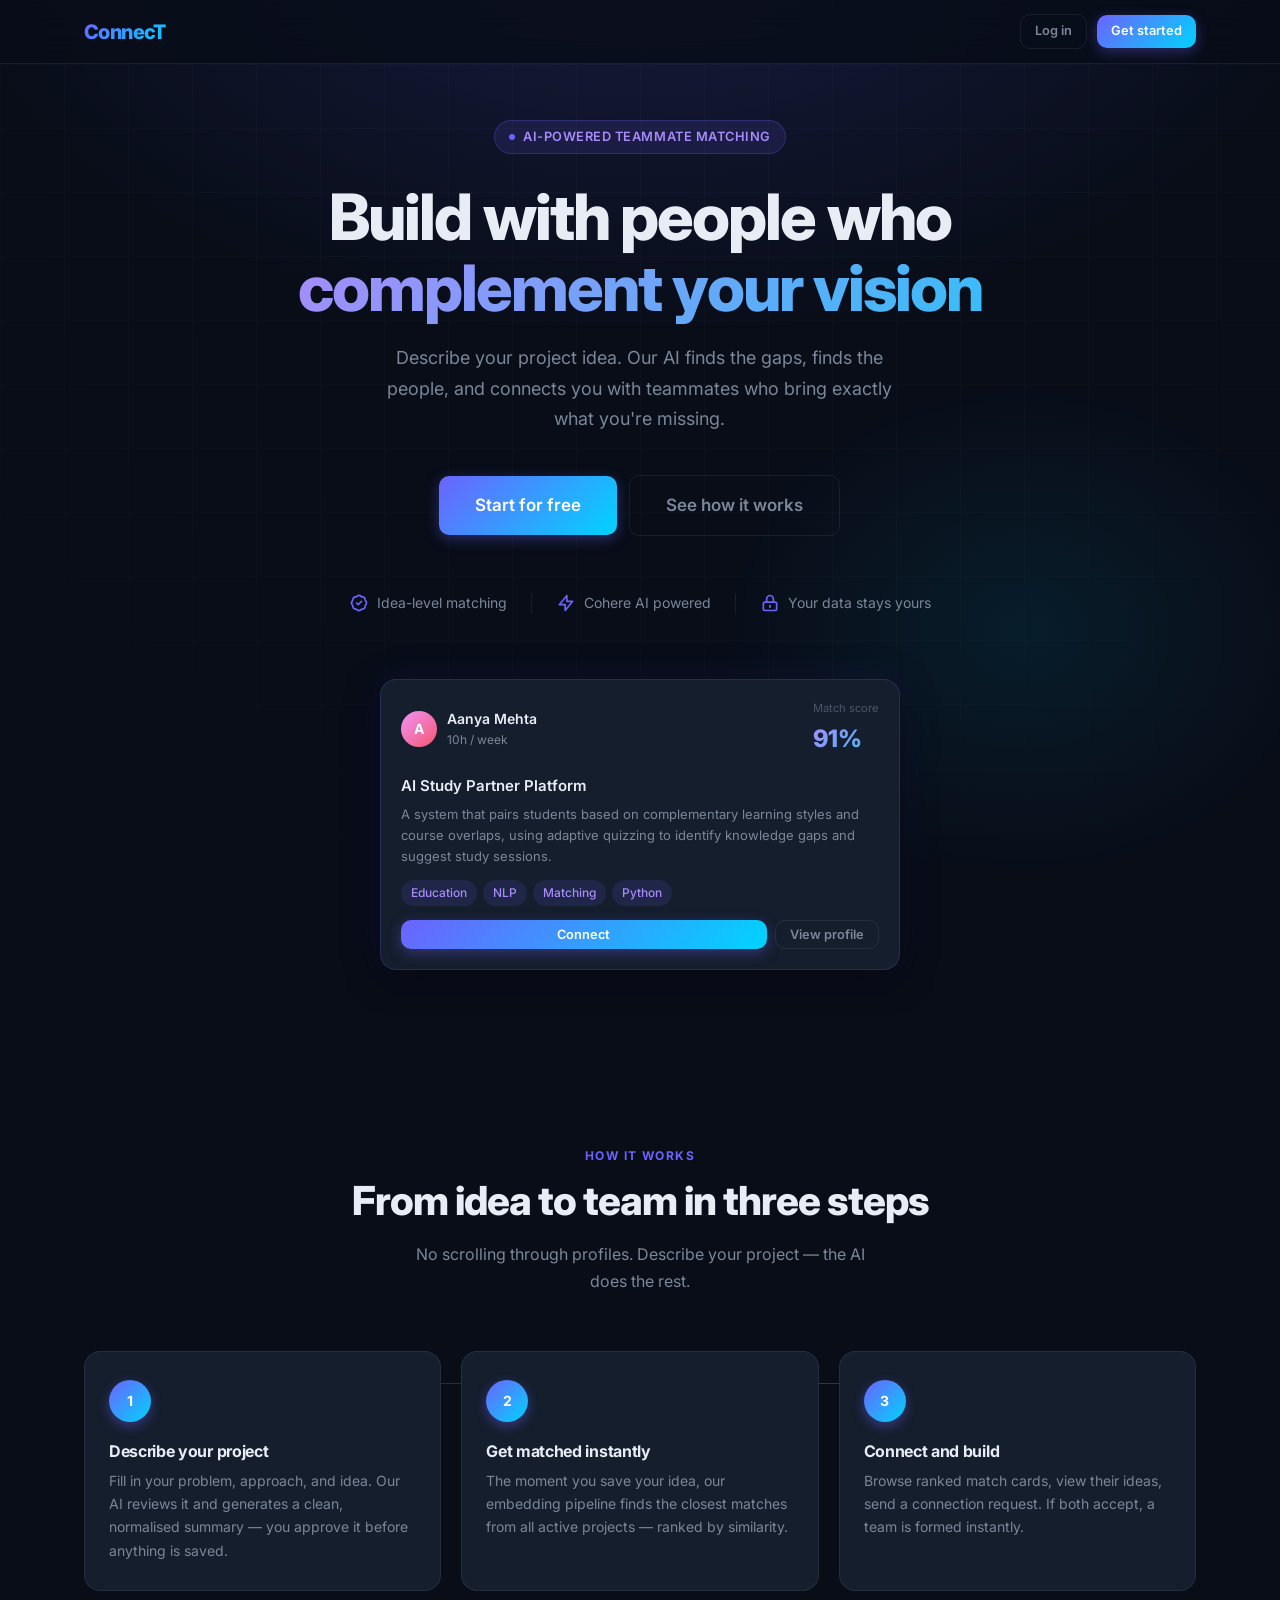
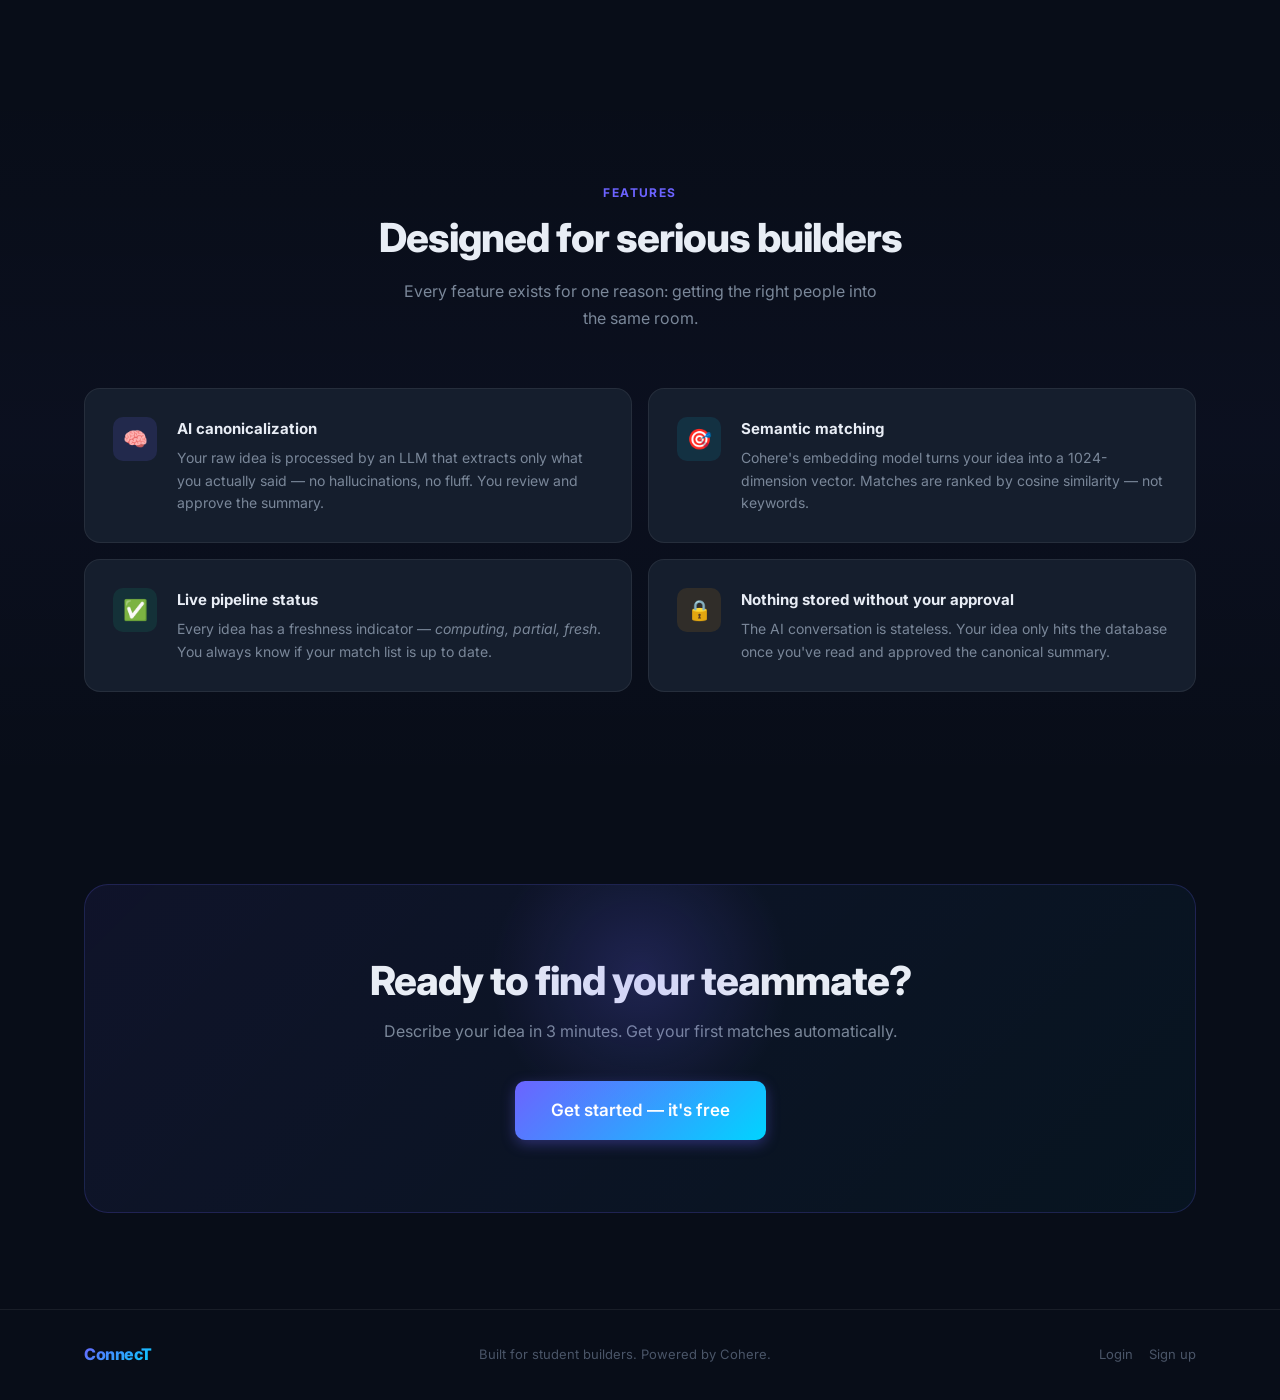
==== frontend/index.html @ 497ac6cd "Initial commit — ConnecT AI teammate matching platform - Backend: FastAPI with Pydantic, async Postg" ====
<!DOCTYPE html>
<html lang="en">
<head>
  <meta charset="UTF-8">
  <meta name="viewport" content="width=device-width, initial-scale=1.0">
  <title>ConnecT — Find Your Perfect Teammate</title>
  <meta name="description" content="AI-powered teammate matching for student builders. Describe your project, get matched with people who complement your skills.">
  <link rel="stylesheet" href="styles/main.css">
  <style>
    /* ── HERO ──────────────────────────────────────────── */
    .hero {
      min-height: 100vh;
      display: flex;
      align-items: center;
      position: relative;
      overflow: hidden;
      padding: 120px 0 80px;
    }

    .hero-bg {
      position: absolute;
      inset: 0;
      background:
        radial-gradient(ellipse 80% 60% at 50% -10%, rgba(108,99,255,0.18) 0%, transparent 70%),
        radial-gradient(ellipse 40% 40% at 80% 60%, rgba(0,212,255,0.08) 0%, transparent 60%);
    }

    .hero-grid {
      position: absolute;
      inset: 0;
      background-image:
        linear-gradient(rgba(255,255,255,0.02) 1px, transparent 1px),
        linear-gradient(90deg, rgba(255,255,255,0.02) 1px, transparent 1px);
      background-size: 64px 64px;
      mask-image: radial-gradient(ellipse 80% 80% at 50% 20%, black 40%, transparent 100%);
    }

    .hero-content {
      position: relative;
      z-index: 1;
      text-align: center;
      max-width: 760px;
      margin: 0 auto;
    }

    .hero-badge {
      display: inline-flex;
      align-items: center;
      gap: 8px;
      padding: 6px 14px;
      background: rgba(108, 99, 255, 0.12);
      border: 1px solid rgba(108, 99, 255, 0.25);
      border-radius: var(--radius-full);
      font-size: 0.8rem;
      font-weight: 600;
      color: #a78bfa;
      margin-bottom: 28px;
      letter-spacing: 0.04em;
      text-transform: uppercase;
    }

    .hero-badge-dot {
      width: 6px; height: 6px;
      background: var(--primary);
      border-radius: 50%;
      animation: pulse 2s ease-in-out infinite;
    }

    .hero-title {
      font-size: clamp(2.5rem, 6vw, 4rem);
      font-weight: 800;
      line-height: 1.1;
      letter-spacing: -0.03em;
      margin-bottom: 20px;
    }

    .hero-title .line-2 {
      background: var(--grad-text);
      -webkit-background-clip: text;
      -webkit-text-fill-color: transparent;
      background-clip: text;
    }

    .hero-subtitle {
      font-size: 1.125rem;
      color: var(--text-secondary);
      line-height: 1.7;
      max-width: 540px;
      margin: 0 auto 40px;
    }

    .hero-actions {
      display: flex;
      align-items: center;
      justify-content: center;
      gap: 12px;
      flex-wrap: wrap;
    }

    .hero-social-proof {
      margin-top: 56px;
      display: flex;
      align-items: center;
      justify-content: center;
      gap: 24px;
      flex-wrap: wrap;
    }

    .proof-item {
      display: flex;
      align-items: center;
      gap: 8px;
      font-size: 0.875rem;
      color: var(--text-secondary);
    }

    .proof-icon {
      width: 20px; height: 20px;
      color: var(--primary);
      flex-shrink: 0;
    }

    .proof-divider {
      width: 1px; height: 20px;
      background: var(--border);
    }

    /* ── HOW IT WORKS ─────────────────────────────────── */
    .steps-section {
      padding: 96px 0;
      position: relative;
    }

    .section-label {
      font-size: 0.75rem;
      font-weight: 700;
      letter-spacing: 0.12em;
      text-transform: uppercase;
      color: var(--primary);
      margin-bottom: 12px;
    }

    .section-title {
      font-size: clamp(1.75rem, 4vw, 2.5rem);
      font-weight: 800;
      letter-spacing: -0.025em;
      margin-bottom: 16px;
    }

    .section-subtitle {
      font-size: 1rem;
      color: var(--text-secondary);
      max-width: 480px;
      margin: 0 auto;
      line-height: 1.7;
    }

    .steps-grid {
      display: grid;
      grid-template-columns: repeat(3, 1fr);
      gap: 20px;
      margin-top: 56px;
      position: relative;
    }

    /* connecting line */
    .steps-grid::before {
      content: '';
      position: absolute;
      top: 32px;
      left: calc(16.66% + 10px);
      right: calc(16.66% + 10px);
      height: 1px;
      background: linear-gradient(90deg, transparent, var(--primary), var(--accent), transparent);
      opacity: 0.4;
    }

    .step-card {
      background: var(--bg-card);
      border: 1px solid var(--border);
      border-radius: var(--radius-lg);
      padding: 28px 24px;
      position: relative;
      transition: border-color var(--t-normal), transform var(--t-normal), box-shadow var(--t-normal);
    }

    .step-card:hover {
      border-color: rgba(108,99,255,0.35);
      transform: translateY(-4px);
      box-shadow: var(--shadow-md), 0 0 30px rgba(108,99,255,0.1);
    }

    .step-number {
      display: flex;
      align-items: center;
      justify-content: center;
      width: 42px; height: 42px;
      border-radius: 50%;
      background: var(--grad-primary);
      font-size: 0.875rem;
      font-weight: 700;
      color: #fff;
      margin-bottom: 20px;
      box-shadow: 0 4px 12px rgba(108,99,255,0.4);
      position: relative;
      z-index: 1;
    }

    .step-title {
      font-size: 1rem;
      font-weight: 700;
      margin-bottom: 8px;
    }

    .step-description {
      font-size: 0.875rem;
      color: var(--text-secondary);
      line-height: 1.65;
    }

    /* ── FEATURES ─────────────────────────────────────── */
    .features-section {
      padding: 96px 0;
      background: linear-gradient(180deg, transparent 0%, rgba(108,99,255,0.03) 50%, transparent 100%);
    }

    .features-grid {
      display: grid;
      grid-template-columns: repeat(2, 1fr);
      gap: 16px;
      margin-top: 56px;
    }

    .feature-card {
      background: var(--bg-card);
      border: 1px solid var(--border);
      border-radius: var(--radius-lg);
      padding: 28px;
      display: flex;
      gap: 20px;
      transition: border-color var(--t-normal), background var(--t-normal);
    }

    .feature-card:hover {
      border-color: rgba(108,99,255,0.25);
      background: var(--bg-card-hover);
    }

    .feature-icon {
      width: 44px; height: 44px;
      border-radius: var(--radius-md);
      display: flex;
      align-items: center;
      justify-content: center;
      font-size: 1.25rem;
      flex-shrink: 0;
    }

    .feature-icon-purple { background: rgba(108,99,255,0.15); }
    .feature-icon-cyan   { background: rgba(0,212,255,0.1); }
    .feature-icon-green  { background: rgba(16,185,129,0.12); }
    .feature-icon-yellow { background: rgba(245,158,11,0.12); }

    .feature-title {
      font-size: 0.9375rem;
      font-weight: 700;
      margin-bottom: 6px;
    }

    .feature-description {
      font-size: 0.875rem;
      color: var(--text-secondary);
      line-height: 1.6;
    }

    /* ── CTA SECTION ──────────────────────────────────── */
    .cta-section {
      padding: 96px 0;
    }

    .cta-card {
      background: var(--grad-card);
      border: 1px solid rgba(108,99,255,0.2);
      border-radius: var(--radius-xl);
      padding: 72px 48px;
      text-align: center;
      position: relative;
      overflow: hidden;
    }

    .cta-card::before {
      content: '';
      position: absolute;
      top: -60px; left: 50%;
      transform: translateX(-50%);
      width: 300px; height: 300px;
      background: radial-gradient(circle, rgba(108,99,255,0.2) 0%, transparent 70%);
      pointer-events: none;
    }

    .cta-title {
      font-size: clamp(1.75rem, 4vw, 2.5rem);
      font-weight: 800;
      letter-spacing: -0.025em;
      margin-bottom: 14px;
    }

    .cta-subtitle {
      font-size: 1rem;
      color: var(--text-secondary);
      margin-bottom: 36px;
    }

    /* ── FOOTER ───────────────────────────────────────── */
    .footer {
      border-top: 1px solid var(--border);
      padding: 32px 0;
    }

    .footer-content {
      display: flex;
      align-items: center;
      justify-content: space-between;
    }

    .footer-text {
      font-size: 0.8125rem;
      color: var(--text-muted);
    }

    /* ── MOCK MATCH CARD (hero visual) ────────────────── */
    .hero-visual {
      position: relative;
      margin-top: 64px;
    }

    .mock-card {
      background: var(--bg-card);
      border: 1px solid rgba(108,99,255,0.2);
      border-radius: var(--radius-lg);
      padding: 20px;
      max-width: 520px;
      margin: 0 auto;
      box-shadow: var(--shadow-lg), 0 0 40px rgba(108,99,255,0.12);
    }

    .mock-header {
      display: flex;
      align-items: center;
      justify-content: space-between;
      margin-bottom: 16px;
    }

    .mock-user {
      display: flex;
      align-items: center;
      gap: 10px;
    }

    .mock-score {
      font-size: 1.5rem;
      font-weight: 800;
      background: var(--grad-text);
      -webkit-background-clip: text;
      -webkit-text-fill-color: transparent;
      background-clip: text;
    }

    .mock-idea-title {
      font-weight: 600;
      font-size: 0.9375rem;
      margin-bottom: 6px;
    }

    .mock-idea-text {
      font-size: 0.8125rem;
      color: var(--text-secondary);
      line-height: 1.6;
      margin-bottom: 14px;
    }

    .mock-tags {
      display: flex;
      gap: 6px;
      flex-wrap: wrap;
    }

    .mock-tag {
      padding: 3px 10px;
      background: rgba(108,99,255,0.12);
      color: #a78bfa;
      border-radius: var(--radius-full);
      font-size: 0.75rem;
      font-weight: 500;
    }

    @media (max-width: 768px) {
      .steps-grid { grid-template-columns: 1fr; }
      .steps-grid::before { display: none; }
      .features-grid { grid-template-columns: 1fr; }
      .cta-card { padding: 48px 24px; }
      .footer-content { flex-direction: column; gap: 12px; text-align: center; }
    }
  </style>
</head>
<body>

<!-- ── NAVBAR ──── -->
<nav class="navbar" id="navbar">
  <div class="container">
    <a href="index.html" class="nav-logo">ConnecT</a>
    <div class="nav-actions">
      <a href="login.html" class="btn btn-ghost btn-sm">Log in</a>
      <a href="signup.html" class="btn btn-primary btn-sm">Get started</a>
    </div>
  </div>
</nav>

<!-- ── HERO ──── -->
<section class="hero">
  <div class="hero-bg"></div>
  <div class="hero-grid"></div>

  <div class="container">
    <div class="hero-content slide-up">

      <div class="hero-badge">
        <span class="hero-badge-dot"></span>
        AI-powered teammate matching
      </div>

      <h1 class="hero-title">
        Build with people who<br>
        <span class="line-2">complement your vision</span>
      </h1>

      <p class="hero-subtitle">
        Describe your project idea. Our AI finds the gaps, finds the people,
        and connects you with teammates who bring exactly what you're missing.
      </p>

      <div class="hero-actions">
        <a href="signup.html" class="btn btn-primary btn-xl">Start for free</a>
        <a href="#how-it-works" class="btn btn-ghost btn-xl">See how it works</a>
      </div>

      <div class="hero-social-proof">
        <div class="proof-item">
          <svg class="proof-icon" fill="none" viewBox="0 0 24 24" stroke="currentColor" stroke-width="2">
            <path stroke-linecap="round" stroke-linejoin="round" d="M9 12l2 2 4-4M7.835 4.697a3.42 3.42 0 001.946-.806 3.42 3.42 0 014.438 0 3.42 3.42 0 001.946.806 3.42 3.42 0 013.138 3.138 3.42 3.42 0 00.806 1.946 3.42 3.42 0 010 4.438 3.42 3.42 0 00-.806 1.946 3.42 3.42 0 01-3.138 3.138 3.42 3.42 0 00-1.946.806 3.42 3.42 0 01-4.438 0 3.42 3.42 0 00-1.946-.806 3.42 3.42 0 01-3.138-3.138 3.42 3.42 0 00-.806-1.946 3.42 3.42 0 010-4.438 3.42 3.42 0 00.806-1.946 3.42 3.42 0 013.138-3.138z" />
          </svg>
          Idea-level matching
        </div>
        <div class="proof-divider"></div>
        <div class="proof-item">
          <svg class="proof-icon" fill="none" viewBox="0 0 24 24" stroke="currentColor" stroke-width="2">
            <path stroke-linecap="round" stroke-linejoin="round" d="M13 10V3L4 14h7v7l9-11h-7z" />
          </svg>
          Cohere AI powered
        </div>
        <div class="proof-divider"></div>
        <div class="proof-item">
          <svg class="proof-icon" fill="none" viewBox="0 0 24 24" stroke="currentColor" stroke-width="2">
            <path stroke-linecap="round" stroke-linejoin="round" d="M12 15v2m-6 4h12a2 2 0 002-2v-6a2 2 0 00-2-2H6a2 2 0 00-2 2v6a2 2 0 002 2zm10-10V7a4 4 0 00-8 0v4h8z" />
          </svg>
          Your data stays yours
        </div>
      </div>
    </div>

    <!-- Mock match card -->
    <div class="hero-visual fade-in">
      <div class="mock-card">
        <div class="mock-header">
          <div class="mock-user">
            <div class="avatar" style="background: linear-gradient(135deg,#f093fb,#f5576c)">A</div>
            <div>
              <div style="font-weight:600;font-size:0.875rem">Aanya Mehta</div>
              <div style="font-size:0.75rem;color:var(--text-secondary)">10h / week</div>
            </div>
          </div>
          <div>
            <div style="font-size:0.7rem;color:var(--text-muted);margin-bottom:2px;text-align:right">Match score</div>
            <div class="mock-score">91%</div>
          </div>
        </div>
        <div class="mock-idea-title">AI Study Partner Platform</div>
        <div class="mock-idea-text">
          A system that pairs students based on complementary learning styles and course overlaps,
          using adaptive quizzing to identify knowledge gaps and suggest study sessions.
        </div>
        <div class="mock-tags">
          <span class="mock-tag">Education</span>
          <span class="mock-tag">NLP</span>
          <span class="mock-tag">Matching</span>
          <span class="mock-tag">Python</span>
        </div>
        <div style="display:flex;gap:8px;margin-top:14px">
          <button class="btn btn-primary btn-sm w-full">Connect</button>
          <button class="btn btn-ghost btn-sm">View profile</button>
        </div>
      </div>
    </div>
  </div>
</section>

<!-- ── HOW IT WORKS ──── -->
<section class="steps-section" id="how-it-works">
  <div class="container">
    <div class="text-center">
      <div class="section-label">How it works</div>
      <h2 class="section-title">From idea to team in three steps</h2>
      <p class="section-subtitle">
        No scrolling through profiles. Describe your project — the AI does the rest.
      </p>
    </div>

    <div class="steps-grid stagger">
      <div class="step-card slide-up">
        <div class="step-number">1</div>
        <h3 class="step-title">Describe your project</h3>
        <p class="step-description">
          Fill in your problem, approach, and idea. Our AI reviews it and generates a clean,
          normalised summary — you approve it before anything is saved.
        </p>
      </div>

      <div class="step-card slide-up">
        <div class="step-number">2</div>
        <h3 class="step-title">Get matched instantly</h3>
        <p class="step-description">
          The moment you save your idea, our embedding pipeline finds the closest matches
          from all active projects — ranked by similarity.
        </p>
      </div>

      <div class="step-card slide-up">
        <div class="step-number">3</div>
        <h3 class="step-title">Connect and build</h3>
        <p class="step-description">
          Browse ranked match cards, view their ideas, send a connection request.
          If both accept, a team is formed instantly.
        </p>
      </div>
    </div>
  </div>
</section>

<!-- ── FEATURES ──── -->
<section class="features-section" id="features">
  <div class="container">
    <div class="text-center">
      <div class="section-label">Features</div>
      <h2 class="section-title">Designed for serious builders</h2>
      <p class="section-subtitle">
        Every feature exists for one reason: getting the right people into the same room.
      </p>
    </div>

    <div class="features-grid stagger">
      <div class="feature-card slide-up">
        <div class="feature-icon feature-icon-purple">🧠</div>
        <div>
          <div class="feature-title">AI canonicalization</div>
          <div class="feature-description">
            Your raw idea is processed by an LLM that extracts only what you actually said —
            no hallucinations, no fluff. You review and approve the summary.
          </div>
        </div>
      </div>

      <div class="feature-card slide-up">
        <div class="feature-icon feature-icon-cyan">🎯</div>
        <div>
          <div class="feature-title">Semantic matching</div>
          <div class="feature-description">
            Cohere's embedding model turns your idea into a 1024-dimension vector.
            Matches are ranked by cosine similarity — not keywords.
          </div>
        </div>
      </div>

      <div class="feature-card slide-up">
        <div class="feature-icon feature-icon-green">✅</div>
        <div>
          <div class="feature-title">Live pipeline status</div>
          <div class="feature-description">
            Every idea has a freshness indicator — <em>computing, partial, fresh</em>.
            You always know if your match list is up to date.
          </div>
        </div>
      </div>

      <div class="feature-card slide-up">
        <div class="feature-icon feature-icon-yellow">🔒</div>
        <div>
          <div class="feature-title">Nothing stored without your approval</div>
          <div class="feature-description">
            The AI conversation is stateless. Your idea only hits the database
            once you've read and approved the canonical summary.
          </div>
        </div>
      </div>
    </div>
  </div>
</section>

<!-- ── CTA ──── -->
<section class="cta-section">
  <div class="container">
    <div class="cta-card">
      <h2 class="cta-title">Ready to find your teammate?</h2>
      <p class="cta-subtitle">Describe your idea in 3 minutes. Get your first matches automatically.</p>
      <a href="signup.html" class="btn btn-primary btn-xl">Get started — it's free</a>
    </div>
  </div>
</section>

<!-- ── FOOTER ──── -->
<footer class="footer">
  <div class="container">
    <div class="footer-content">
      <span class="nav-logo" style="font-size:1rem">ConnecT</span>
      <span class="footer-text">Built for student builders. Powered by Cohere.</span>
      <div style="display:flex;gap:16px">
        <a href="login.html" style="font-size:0.8125rem;color:var(--text-muted)">Login</a>
        <a href="signup.html" style="font-size:0.8125rem;color:var(--text-muted)">Sign up</a>
      </div>
    </div>
  </div>
</footer>

<script>
  // Subtle nav background on scroll
  const navbar = document.getElementById('navbar');
  window.addEventListener('scroll', () => {
    if (window.scrollY > 20) {
      navbar.style.background = 'rgba(8,13,24,0.95)';
    } else {
      navbar.style.background = 'rgba(8,13,24,0.8)';
    }
  });
</script>

</body>
</html>
---- frontend/styles/main.css ----
/* ============================================================
   CONNECT — DESIGN SYSTEM
   Import this in every page.
   ============================================================ */

@import url('https://fonts.googleapis.com/css2?family=Inter:wght@300;400;500;600;700;800&display=swap');

/* ── TOKENS ─────────────────────────────────────────────── */
:root {
  /* Backgrounds */
  --bg-base:       #080d18;
  --bg-surface:    #0f1623;
  --bg-card:       #151e2d;
  --bg-card-hover: #1c2840;
  --bg-input:      #0f1623;

  /* Borders */
  --border:        rgba(255, 255, 255, 0.07);
  --border-focus:  rgba(108, 99, 255, 0.6);

  /* Brand */
  --primary:       #6c63ff;
  --primary-dark:  #5549e8;
  --primary-glow:  rgba(108, 99, 255, 0.25);
  --accent:        #00d4ff;
  --accent-glow:   rgba(0, 212, 255, 0.2);

  /* Gradient */
  --grad-primary: linear-gradient(135deg, #6c63ff 0%, #00d4ff 100%);
  --grad-text:    linear-gradient(135deg, #a78bfa 0%, #38bdf8 100%);
  --grad-card:    linear-gradient(135deg, rgba(108,99,255,0.08) 0%, rgba(0,212,255,0.04) 100%);

  /* Text */
  --text-primary:   #e8edf5;
  --text-secondary: #7a8799;
  --text-muted:     #4a5568;

  /* Status */
  --green:         #10b981;
  --green-bg:      rgba(16, 185, 129, 0.12);
  --yellow:        #f59e0b;
  --yellow-bg:     rgba(245, 158, 11, 0.12);
  --red:           #ef4444;
  --red-bg:        rgba(239, 68, 68, 0.12);
  --blue:          #3b82f6;
  --blue-bg:       rgba(59, 130, 246, 0.12);

  /* Spacing */
  --radius-sm:  6px;
  --radius-md:  10px;
  --radius-lg:  16px;
  --radius-xl:  24px;
  --radius-full: 9999px;

  /* Shadows */
  --shadow-sm:  0 1px 3px rgba(0,0,0,0.4);
  --shadow-md:  0 4px 16px rgba(0,0,0,0.5);
  --shadow-lg:  0 8px 32px rgba(0,0,0,0.6);
  --shadow-glow: 0 0 24px rgba(108, 99, 255, 0.3);

  /* Transitions */
  --t-fast:   0.15s ease;
  --t-normal: 0.25s ease;
  --t-slow:   0.4s ease;
}

/* ── RESET ───────────────────────────────────────────────── */
*, *::before, *::after { box-sizing: border-box; margin: 0; padding: 0; }

html { scroll-behavior: smooth; font-size: 16px; }

body {
  font-family: 'Inter', system-ui, sans-serif;
  background-color: var(--bg-base);
  color: var(--text-primary);
  line-height: 1.6;
  -webkit-font-smoothing: antialiased;
  min-height: 100vh;
}

a { color: inherit; text-decoration: none; }
img { max-width: 100%; display: block; }
ul { list-style: none; }

/* ── SCROLLBAR ──────────────────────────────────────────── */
::-webkit-scrollbar { width: 6px; }
::-webkit-scrollbar-track { background: var(--bg-surface); }
::-webkit-scrollbar-thumb { background: var(--border); border-radius: 3px; }
::-webkit-scrollbar-thumb:hover { background: var(--text-muted); }

/* ── TYPOGRAPHY ──────────────────────────────────────────── */
h1, h2, h3, h4, h5 { font-weight: 700; line-height: 1.2; letter-spacing: -0.02em; }

.text-gradient {
  background: var(--grad-text);
  -webkit-background-clip: text;
  -webkit-text-fill-color: transparent;
  background-clip: text;
}

.text-xs  { font-size: 0.75rem; }
.text-sm  { font-size: 0.875rem; }
.text-md  { font-size: 1rem; }
.text-lg  { font-size: 1.125rem; }
.text-xl  { font-size: 1.25rem; }
.text-2xl { font-size: 1.5rem; }
.text-3xl { font-size: 1.875rem; }
.text-4xl { font-size: 2.25rem; }
.text-5xl { font-size: 3rem; }

.weight-400 { font-weight: 400; }
.weight-500 { font-weight: 500; }
.weight-600 { font-weight: 600; }
.weight-700 { font-weight: 700; }

.color-secondary { color: var(--text-secondary); }
.color-muted     { color: var(--text-muted); }
.color-primary   { color: var(--primary); }
.color-accent    { color: var(--accent); }

/* ── LAYOUT ─────────────────────────────────────────────── */
.container {
  max-width: 1160px;
  margin: 0 auto;
  padding: 0 24px;
}

.container-sm {
  max-width: 640px;
  margin: 0 auto;
  padding: 0 24px;
}

.section { padding: 96px 0; }
.section-sm { padding: 64px 0; }

.flex { display: flex; }
.flex-col { flex-direction: column; }
.items-center { align-items: center; }
.items-start { align-items: flex-start; }
.justify-center { justify-content: center; }
.justify-between { justify-content: space-between; }
.gap-4  { gap: 4px; }
.gap-8  { gap: 8px; }
.gap-12 { gap: 12px; }
.gap-16 { gap: 16px; }
.gap-24 { gap: 24px; }
.gap-32 { gap: 32px; }
.gap-48 { gap: 48px; }

.grid { display: grid; }
.grid-2 { grid-template-columns: repeat(2, 1fr); }
.grid-3 { grid-template-columns: repeat(3, 1fr); }
.grid-4 { grid-template-columns: repeat(4, 1fr); }

.w-full { width: 100%; }
.text-center { text-align: center; }

/* ── NAVBAR ─────────────────────────────────────────────── */
.navbar {
  position: fixed;
  top: 0; left: 0; right: 0;
  z-index: 100;
  height: 64px;
  display: flex;
  align-items: center;
  background: rgba(8, 13, 24, 0.8);
  backdrop-filter: blur(20px);
  -webkit-backdrop-filter: blur(20px);
  border-bottom: 1px solid var(--border);
  transition: background var(--t-normal);
}

.navbar .container {
  display: flex;
  align-items: center;
  justify-content: space-between;
  width: 100%;
}

.nav-logo {
  font-size: 1.25rem;
  font-weight: 800;
  letter-spacing: -0.03em;
  background: var(--grad-primary);
  -webkit-background-clip: text;
  -webkit-text-fill-color: transparent;
  background-clip: text;
}

.nav-links {
  display: flex;
  align-items: center;
  gap: 8px;
}

.nav-link {
  padding: 6px 14px;
  border-radius: var(--radius-md);
  font-size: 0.875rem;
  font-weight: 500;
  color: var(--text-secondary);
  transition: color var(--t-fast), background var(--t-fast);
}

.nav-link:hover {
  color: var(--text-primary);
  background: rgba(255,255,255,0.05);
}

.nav-link.active {
  color: var(--text-primary);
  background: rgba(108, 99, 255, 0.12);
}

.nav-actions {
  display: flex;
  align-items: center;
  gap: 10px;
}

/* ── BUTTONS ─────────────────────────────────────────────── */
.btn {
  display: inline-flex;
  align-items: center;
  justify-content: center;
  gap: 8px;
  padding: 10px 20px;
  border-radius: var(--radius-md);
  font-family: 'Inter', sans-serif;
  font-size: 0.875rem;
  font-weight: 600;
  cursor: pointer;
  border: none;
  outline: none;
  transition: all var(--t-fast);
  white-space: nowrap;
  text-decoration: none;
}

.btn:disabled {
  opacity: 0.5;
  cursor: not-allowed;
}

/* Primary */
.btn-primary {
  background: var(--grad-primary);
  color: #fff;
  box-shadow: 0 4px 14px rgba(108, 99, 255, 0.35);
}
.btn-primary:hover:not(:disabled) {
  transform: translateY(-1px);
  box-shadow: 0 6px 20px rgba(108, 99, 255, 0.5);
}
.btn-primary:active { transform: translateY(0); }

/* Secondary / ghost */
.btn-ghost {
  background: transparent;
  color: var(--text-secondary);
  border: 1px solid var(--border);
}
.btn-ghost:hover:not(:disabled) {
  background: rgba(255,255,255,0.05);
  color: var(--text-primary);
  border-color: rgba(255,255,255,0.15);
}

/* Outline */
.btn-outline {
  background: transparent;
  color: var(--primary);
  border: 1px solid rgba(108, 99, 255, 0.35);
}
.btn-outline:hover:not(:disabled) {
  background: var(--primary-glow);
  border-color: var(--primary);
}

/* Danger */
.btn-danger {
  background: var(--red-bg);
  color: var(--red);
  border: 1px solid rgba(239, 68, 68, 0.2);
}
.btn-danger:hover:not(:disabled) {
  background: rgba(239, 68, 68, 0.2);
}

/* Sizes */
.btn-sm { padding: 6px 14px; font-size: 0.8rem; }
.btn-lg { padding: 14px 28px; font-size: 1rem; }
.btn-xl { padding: 16px 36px; font-size: 1.0625rem; }

/* Loading state */
.btn.loading { position: relative; color: transparent; }
.btn.loading::after {
  content: '';
  position: absolute;
  width: 16px; height: 16px;
  border: 2px solid rgba(255,255,255,0.3);
  border-top-color: #fff;
  border-radius: 50%;
  animation: spin 0.6s linear infinite;
}

/* ── INPUTS ─────────────────────────────────────────────── */
.form-group {
  display: flex;
  flex-direction: column;
  gap: 6px;
}

.form-label {
  font-size: 0.8125rem;
  font-weight: 500;
  color: var(--text-secondary);
  letter-spacing: 0.02em;
}

.form-input,
.form-textarea,
.form-select {
  width: 100%;
  padding: 11px 14px;
  background: var(--bg-input);
  border: 1px solid var(--border);
  border-radius: var(--radius-md);
  color: var(--text-primary);
  font-family: 'Inter', sans-serif;
  font-size: 0.9375rem;
  outline: none;
  transition: border-color var(--t-fast), box-shadow var(--t-fast);
  appearance: none;
}

.form-input:focus,
.form-textarea:focus,
.form-select:focus {
  border-color: var(--primary);
  box-shadow: 0 0 0 3px var(--primary-glow);
}

.form-input::placeholder,
.form-textarea::placeholder { color: var(--text-muted); }

.form-textarea {
  resize: vertical;
  min-height: 100px;
  line-height: 1.6;
}

.form-hint {
  font-size: 0.75rem;
  color: var(--text-muted);
}

.form-error {
  font-size: 0.75rem;
  color: var(--red);
}

/* Tag input */
.tag-input-container {
  display: flex;
  flex-wrap: wrap;
  gap: 6px;
  padding: 8px 10px;
  background: var(--bg-input);
  border: 1px solid var(--border);
  border-radius: var(--radius-md);
  cursor: text;
  min-height: 46px;
  align-items: center;
  transition: border-color var(--t-fast), box-shadow var(--t-fast);
}

.tag-input-container:focus-within {
  border-color: var(--primary);
  box-shadow: 0 0 0 3px var(--primary-glow);
}

.tag-chip {
  display: inline-flex;
  align-items: center;
  gap: 5px;
  padding: 3px 10px;
  background: rgba(108, 99, 255, 0.16);
  color: #a78bfa;
  border-radius: var(--radius-full);
  font-size: 0.8rem;
  font-weight: 500;
}

.tag-chip-remove {
  cursor: pointer;
  opacity: 0.6;
  font-size: 0.7rem;
  line-height: 1;
  transition: opacity var(--t-fast);
}
.tag-chip-remove:hover { opacity: 1; }

.tag-input {
  flex: 1;
  min-width: 120px;
  background: transparent;
  border: none;
  outline: none;
  color: var(--text-primary);
  font-family: 'Inter', sans-serif;
  font-size: 0.9375rem;
}

/* ── CARDS ───────────────────────────────────────────────── */
.card {
  background: var(--bg-card);
  border: 1px solid var(--border);
  border-radius: var(--radius-lg);
  padding: 24px;
  transition: border-color var(--t-normal), background var(--t-normal);
}

.card-hover:hover {
  background: var(--bg-card-hover);
  border-color: rgba(108, 99, 255, 0.25);
}

.card-glow {
  background: var(--grad-card);
  border-color: rgba(108, 99, 255, 0.2);
}

/* ── BADGES / FRESHNESS ──────────────────────────────────── */
.badge {
  display: inline-flex;
  align-items: center;
  gap: 5px;
  padding: 3px 10px;
  border-radius: var(--radius-full);
  font-size: 0.75rem;
  font-weight: 600;
  letter-spacing: 0.02em;
}

.badge-fresh     { background: var(--green-bg);  color: var(--green); }
.badge-computing { background: var(--blue-bg);   color: var(--blue); }
.badge-partial   { background: var(--yellow-bg); color: var(--yellow); }
.badge-needs-input { background: var(--red-bg);  color: var(--red); }

.badge-dot {
  width: 6px; height: 6px;
  border-radius: 50%;
  background: currentColor;
}

.badge-computing .badge-dot {
  animation: pulse 1.5s ease-in-out infinite;
}

/* ── DIVIDER ─────────────────────────────────────────────── */
.divider {
  display: flex;
  align-items: center;
  gap: 12px;
  color: var(--text-muted);
  font-size: 0.8rem;
}
.divider::before,
.divider::after {
  content: '';
  flex: 1;
  height: 1px;
  background: var(--border);
}

/* ── ALERTS ──────────────────────────────────────────────── */
.alert {
  padding: 12px 16px;
  border-radius: var(--radius-md);
  font-size: 0.875rem;
  border: 1px solid;
  display: flex;
  gap: 10px;
  align-items: flex-start;
}

.alert-error   { background: var(--red-bg);    border-color: rgba(239,68,68,0.25);    color: #fca5a5; }
.alert-success { background: var(--green-bg);  border-color: rgba(16,185,129,0.25);   color: #6ee7b7; }
.alert-info    { background: var(--blue-bg);   border-color: rgba(59,130,246,0.25);   color: #93c5fd; }
.alert-warn    { background: var(--yellow-bg); border-color: rgba(245,158,11,0.25);   color: #fcd34d; }

/* ── AVATAR ──────────────────────────────────────────────── */
.avatar {
  width: 36px; height: 36px;
  border-radius: 50%;
  background: var(--grad-primary);
  display: inline-flex;
  align-items: center;
  justify-content: center;
  font-weight: 700;
  font-size: 0.875rem;
  color: #fff;
  flex-shrink: 0;
}

.avatar-lg { width: 56px; height: 56px; font-size: 1.25rem; }

/* ── SPINNER ─────────────────────────────────────────────── */
.spinner {
  width: 20px; height: 20px;
  border: 2px solid rgba(108, 99, 255, 0.2);
  border-top-color: var(--primary);
  border-radius: 50%;
  animation: spin 0.6s linear infinite;
  display: inline-block;
}

/* ── ANIMATIONS ──────────────────────────────────────────── */
@keyframes spin {
  to { transform: rotate(360deg); }
}
@keyframes pulse {
  0%, 100% { opacity: 1; }
  50%       { opacity: 0.35; }
}
@keyframes fadeIn {
  from { opacity: 0; transform: translateY(12px); }
  to   { opacity: 1; transform: translateY(0); }
}
@keyframes slideUp {
  from { opacity: 0; transform: translateY(24px); }
  to   { opacity: 1; transform: translateY(0); }
}
@keyframes shimmer {
  0%   { background-position: -200% 0; }
  100% { background-position:  200% 0; }
}

.fade-in   { animation: fadeIn  0.4s ease both; }
.slide-up  { animation: slideUp 0.5s ease both; }

/* Stagger children */
.stagger > *:nth-child(1) { animation-delay: 0.05s; }
.stagger > *:nth-child(2) { animation-delay: 0.10s; }
.stagger > *:nth-child(3) { animation-delay: 0.15s; }
.stagger > *:nth-child(4) { animation-delay: 0.20s; }
.stagger > *:nth-child(5) { animation-delay: 0.25s; }

/* Skeleton loading */
.skeleton {
  background: linear-gradient(90deg,
    var(--bg-card) 25%,
    var(--bg-card-hover) 50%,
    var(--bg-card) 75%);
  background-size: 200% 100%;
  animation: shimmer 1.5s infinite;
  border-radius: var(--radius-sm);
}

/* ── GLOW ORB (decorative) ───────────────────────────────── */
.glow-orb {
  position: absolute;
  border-radius: 50%;
  filter: blur(80px);
  pointer-events: none;
  opacity: 0.35;
}

/* ── PAGE WRAPPER ───────────────────────────────────────── */
.page-content {
  padding-top: 64px; /* navbar height */
  min-height: 100vh;
}

/* ── AUTH LAYOUT ─────────────────────────────────────────── */
.auth-page {
  min-height: 100vh;
  display: grid;
  place-items: center;
  padding: 32px 16px;
  position: relative;
  overflow: hidden;
}

.auth-card {
  width: 100%;
  max-width: 440px;
  background: var(--bg-card);
  border: 1px solid var(--border);
  border-radius: var(--radius-xl);
  padding: 40px;
  position: relative;
  z-index: 1;
  box-shadow: var(--shadow-lg), 0 0 60px rgba(108,99,255,0.08);
}

/* ── APP SHELL (sidebar + topbar + main) ─────────────────── */
.app-shell {
  display: flex;
  min-height: 100vh;
}

/* Sidebar */
.sidebar {
  width: 240px;
  background: var(--bg-surface);
  border-right: 1px solid var(--border);
  display: flex;
  flex-direction: column;
  position: fixed;
  top: 0;
  left: 0;
  bottom: 0;
  z-index: 50;
  transition: transform var(--t-normal);
}

.sidebar-header {
  height: 64px;
  display: flex;
  align-items: center;
  padding: 0 20px;
  border-bottom: 1px solid var(--border);
  flex-shrink: 0;
}

.sidebar-nav {
  flex: 1;
  padding: 12px 10px;
  display: flex;
  flex-direction: column;
  gap: 2px;
  overflow-y: auto;
}

.sidebar-link {
  display: flex;
  align-items: center;
  gap: 12px;
  padding: 10px 12px;
  border-radius: var(--radius-md);
  font-size: 0.875rem;
  font-weight: 500;
  color: var(--text-secondary);
  transition: color var(--t-fast), background var(--t-fast);
  cursor: pointer;
}

.sidebar-link:hover {
  color: var(--text-primary);
  background: rgba(255, 255, 255, 0.04);
}

.sidebar-link.active {
  color: var(--primary);
  background: rgba(108, 99, 255, 0.1);
}

.sidebar-link.active::before {
  content: '';
  position: absolute;
  left: 0;
  width: 3px;
  height: 24px;
  background: var(--primary);
  border-radius: 0 3px 3px 0;
}

.sidebar-link {
  position: relative;
}

.sidebar-icon {
  width: 20px;
  height: 20px;
  flex-shrink: 0;
  opacity: 0.7;
}

.sidebar-link.active .sidebar-icon {
  opacity: 1;
}

.sidebar-footer {
  padding: 12px 10px;
  border-top: 1px solid var(--border);
}

/* Topbar (inside main area) */
.topbar {
  height: 64px;
  display: flex;
  align-items: center;
  justify-content: space-between;
  padding: 0 32px;
  background: var(--bg-base);
  border-bottom: 1px solid var(--border);
  position: sticky;
  top: 0;
  z-index: 40;
  backdrop-filter: blur(12px);
}

.topbar-left {
  display: flex;
  align-items: center;
  gap: 16px;
}

.topbar-right {
  display: flex;
  align-items: center;
  gap: 12px;
}

.topbar-title {
  font-size: 0.9375rem;
  font-weight: 600;
  color: var(--text-primary);
}

.mobile-menu-btn {
  display: none;
  padding: 8px;
  background: none;
  border: none;
  color: var(--text-secondary);
  cursor: pointer;
  border-radius: var(--radius-sm);
}

.mobile-menu-btn:hover {
  background: rgba(255,255,255,0.05);
  color: var(--text-primary);
}

/* Main content area */
.app-main {
  flex: 1;
  margin-left: 240px;
  display: flex;
  flex-direction: column;
  min-height: 100vh;
}

.main-content {
  flex: 1;
  padding: 28px 32px;
}

/* ── STAT CARDS ──────────────────────────────────────────── */
.stat-card {
  background: var(--bg-card);
  border: 1px solid var(--border);
  border-radius: var(--radius-lg);
  padding: 20px;
  display: flex;
  align-items: flex-start;
  gap: 14px;
  transition: border-color var(--t-normal), background var(--t-normal);
}

.stat-card:hover {
  border-color: rgba(108, 99, 255, 0.2);
  background: var(--bg-card-hover);
}

.stat-icon {
  width: 42px;
  height: 42px;
  border-radius: var(--radius-md);
  display: flex;
  align-items: center;
  justify-content: center;
  flex-shrink: 0;
}

.stat-value {
  font-size: 1.5rem;
  font-weight: 800;
  line-height: 1;
  margin-bottom: 4px;
}

.stat-label {
  font-size: 0.8125rem;
  color: var(--text-secondary);
}

/* ── MATCH CARD ──────────────────────────────────────────── */
.match-card {
  background: var(--bg-card);
  border: 1px solid var(--border);
  border-radius: var(--radius-lg);
  padding: 22px;
  transition: border-color var(--t-normal), background var(--t-normal), transform var(--t-normal);
}

.match-card:hover {
  border-color: rgba(108, 99, 255, 0.3);
  background: var(--bg-card-hover);
  transform: translateY(-2px);
}

.match-header {
  display: flex;
  align-items: center;
  justify-content: space-between;
  margin-bottom: 14px;
}

.match-user {
  display: flex;
  align-items: center;
  gap: 10px;
}

.match-name {
  font-weight: 600;
  font-size: 0.9375rem;
}

.match-meta {
  font-size: 0.75rem;
  color: var(--text-secondary);
}

.match-score {
  font-size: 1.25rem;
  font-weight: 800;
  background: var(--grad-text);
  -webkit-background-clip: text;
  -webkit-text-fill-color: transparent;
  background-clip: text;
}

.match-problem {
  font-size: 0.875rem;
  color: var(--text-secondary);
  line-height: 1.6;
  margin-bottom: 14px;
  display: -webkit-box;
  -webkit-line-clamp: 2;
  -webkit-box-orient: vertical;
  overflow: hidden;
}

.match-footer {
  display: flex;
  align-items: center;
  justify-content: space-between;
  gap: 8px;
}

.match-tags {
  display: flex;
  gap: 5px;
  flex-wrap: wrap;
  flex: 1;
}

/* ── IDEA CARD ──────────────────────────────────────────── */
.idea-card {
  background: var(--bg-card);
  border: 1px solid var(--border);
  border-radius: var(--radius-lg);
  padding: 22px;
  transition: border-color var(--t-normal), background var(--t-normal);
  cursor: pointer;
}

.idea-card:hover {
  border-color: rgba(108, 99, 255, 0.3);
  background: var(--bg-card-hover);
}

.idea-card-header {
  display: flex;
  align-items: flex-start;
  justify-content: space-between;
  gap: 12px;
  margin-bottom: 10px;
}

.idea-card-problem {
  font-size: 1rem;
  font-weight: 600;
  line-height: 1.4;
}

.idea-card-approach {
  font-size: 0.8375rem;
  color: var(--text-secondary);
  line-height: 1.6;
  margin-bottom: 14px;
  display: -webkit-box;
  -webkit-line-clamp: 2;
  -webkit-box-orient: vertical;
  overflow: hidden;
}

.idea-card-footer {
  display: flex;
  align-items: center;
  justify-content: space-between;
}

/* ── TEAM CARD ──────────────────────────────────────────── */
.team-card {
  background: var(--bg-card);
  border: 1px solid var(--border);
  border-radius: var(--radius-lg);
  padding: 22px;
  transition: border-color var(--t-normal), background var(--t-normal);
}

.team-card:hover {
  border-color: rgba(108, 99, 255, 0.2);
  background: var(--bg-card-hover);
}

.team-members {
  display: flex;
  gap: -8px;
}

.team-members .avatar {
  border: 2px solid var(--bg-card);
  margin-left: -8px;
}

.team-members .avatar:first-child {
  margin-left: 0;
}

/* ── EMPTY STATE ──────────────────────────────────────────── */
.empty-state {
  display: flex;
  flex-direction: column;
  align-items: center;
  justify-content: center;
  padding: 64px 24px;
  text-align: center;
}

.empty-icon {
  width: 64px;
  height: 64px;
  border-radius: 50%;
  background: var(--bg-card);
  border: 1px solid var(--border);
  display: flex;
  align-items: center;
  justify-content: center;
  margin-bottom: 16px;
  font-size: 1.5rem;
  color: var(--text-muted);
}

.empty-title {
  font-size: 1rem;
  font-weight: 600;
  margin-bottom: 6px;
}

.empty-text {
  font-size: 0.875rem;
  color: var(--text-secondary);
  margin-bottom: 20px;
  max-width: 320px;
}

/* ── CANONICALIZATION STATES ──────────────────────────────── */
.canon-panel {
  background: var(--bg-card);
  border: 1px solid var(--border);
  border-radius: var(--radius-lg);
  padding: 24px;
  margin-top: 20px;
}

.canon-approved {
  border-color: rgba(16, 185, 129, 0.3);
  background: linear-gradient(135deg, rgba(16,185,129,0.06) 0%, var(--bg-card) 100%);
}

.canon-revision {
  border-color: rgba(245, 158, 11, 0.3);
  background: linear-gradient(135deg, rgba(245,158,11,0.06) 0%, var(--bg-card) 100%);
}

.canon-text {
  font-size: 0.9375rem;
  line-height: 1.75;
  color: var(--text-primary);
  padding: 16px;
  background: rgba(255,255,255,0.02);
  border-radius: var(--radius-md);
  border-left: 3px solid var(--green);
}

.feedback-list {
  list-style: none;
  display: flex;
  flex-direction: column;
  gap: 8px;
}

.feedback-item {
  display: flex;
  gap: 8px;
  font-size: 0.875rem;
  color: #fcd34d;
  padding: 10px 14px;
  background: rgba(245, 158, 11, 0.08);
  border-radius: var(--radius-md);
  line-height: 1.5;
}

.feedback-bullet {
  color: var(--yellow);
  flex-shrink: 0;
  margin-top: 2px;
}

/* ── MOBILE OVERLAY ──────────────────────────────────────── */
.sidebar-overlay {
  display: none;
  position: fixed;
  inset: 0;
  background: rgba(0,0,0,0.5);
  z-index: 45;
}

/* ── RESPONSIVE ──────────────────────────────────────────── */
@media (max-width: 768px) {
  .grid-2, .grid-3, .grid-4 { grid-template-columns: 1fr; }
  .section { padding: 64px 0; }
  .hide-mobile { display: none; }
  .auth-card { padding: 28px 20px; }

  /* Sidebar becomes drawer */
  .sidebar {
    transform: translateX(-100%);
  }
  .sidebar.open {
    transform: translateX(0);
  }
  .sidebar-overlay.open {
    display: block;
  }
  .app-main {
    margin-left: 0;
  }
  .mobile-menu-btn {
    display: flex;
  }
  .main-content {
    padding: 20px 16px;
  }
  .topbar {
    padding: 0 16px;
  }
}

@media (max-width: 480px) {
  .container { padding: 0 16px; }
  .text-5xl { font-size: 2.25rem; }
  .text-4xl { font-size: 1.875rem; }
}
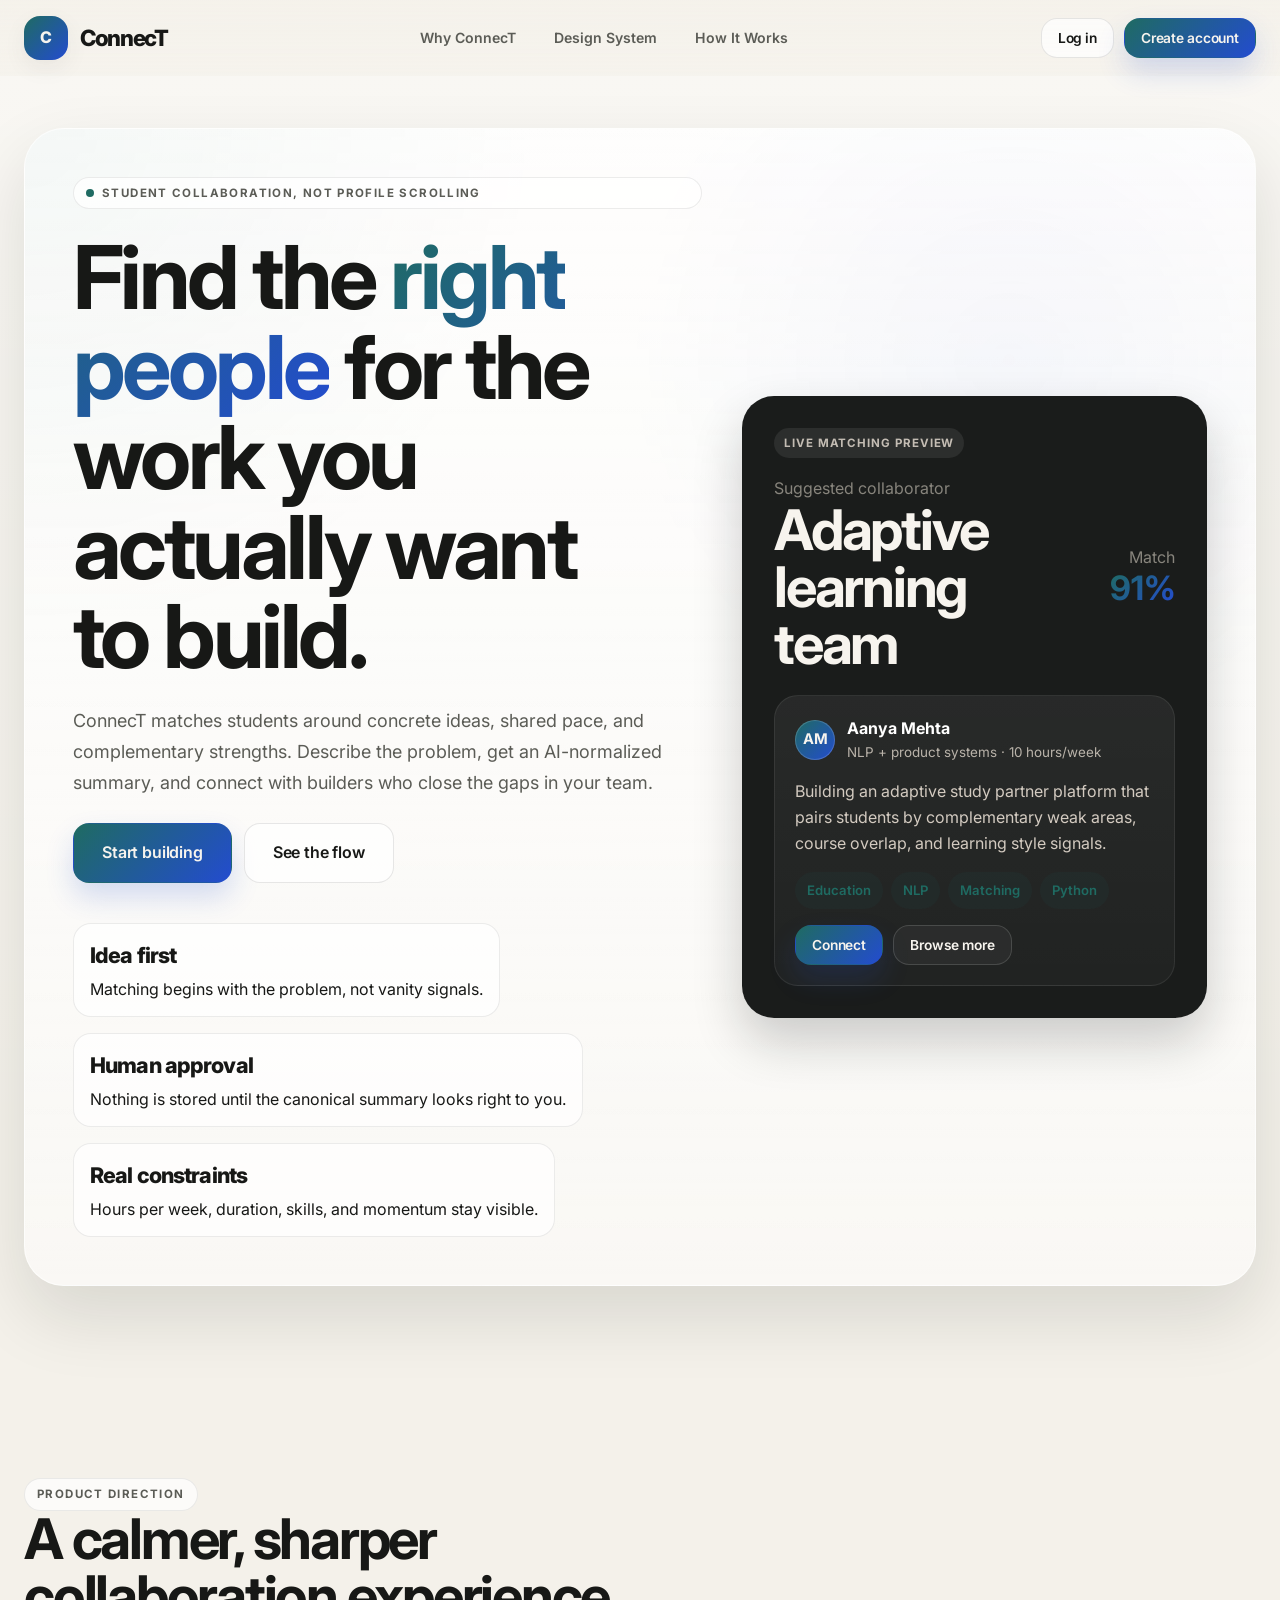
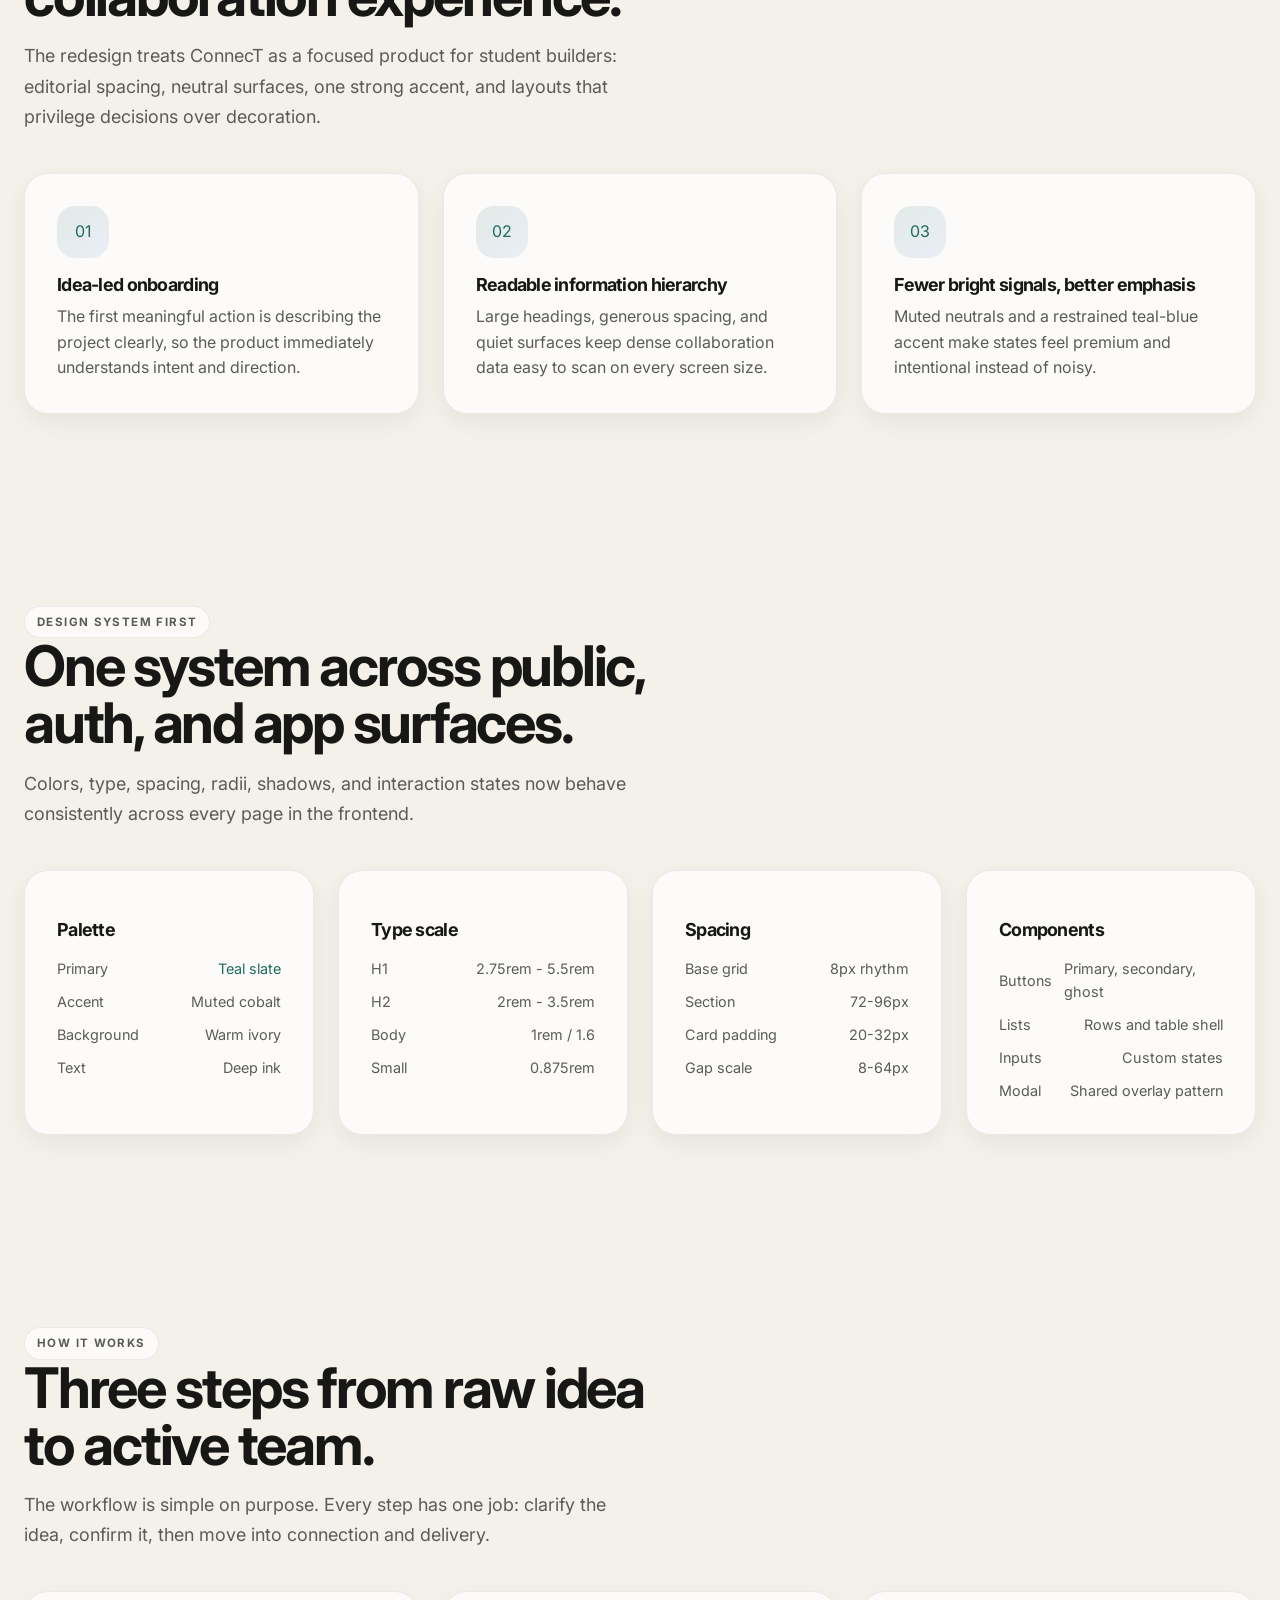
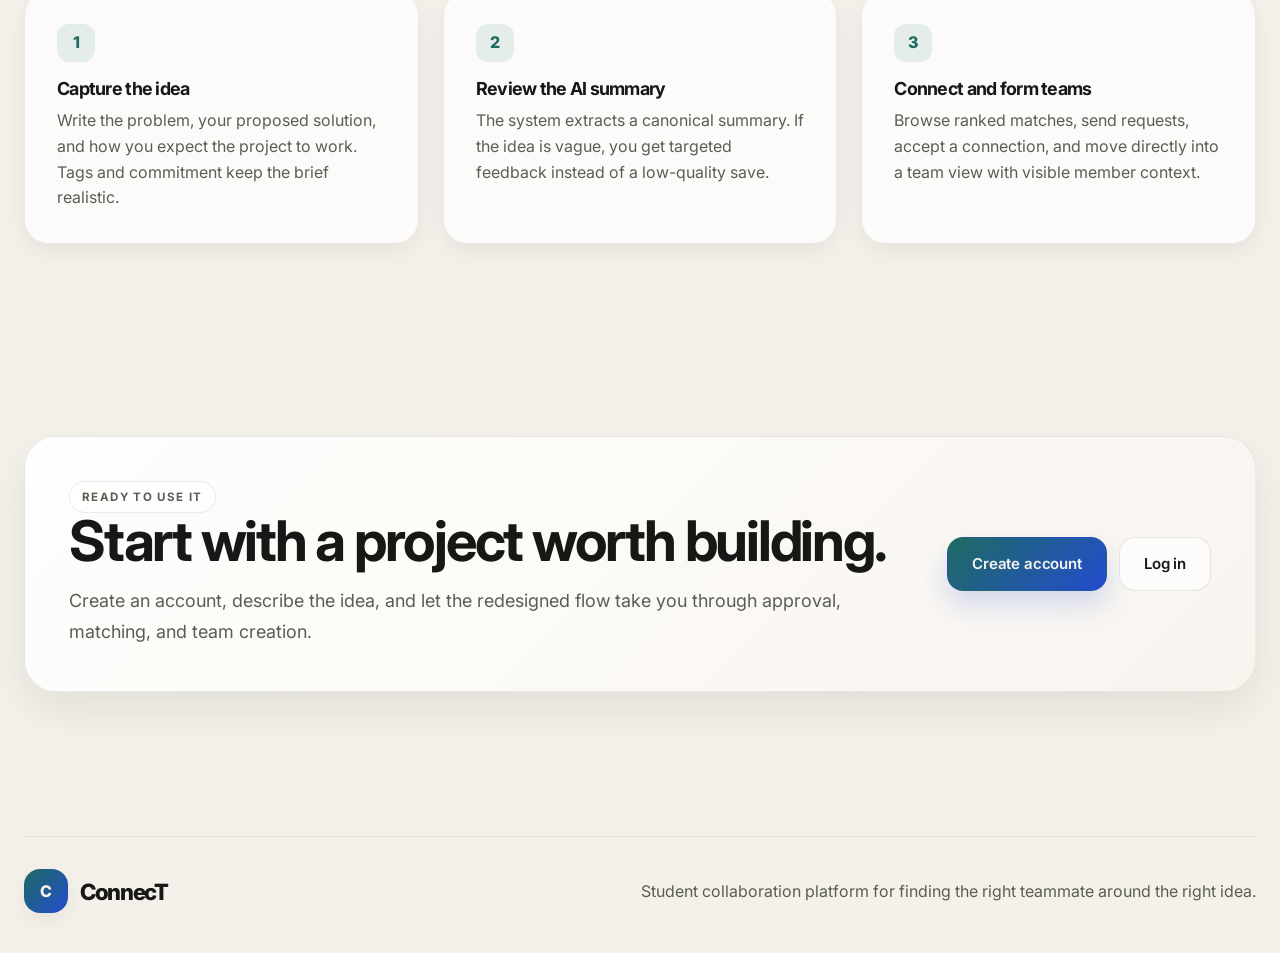
==== commit 8d3241e9: "Refactor teams.html: Update layout and styles for improved UI; consolidate team and request views" ====
--- a/frontend/index.html
+++ b/frontend/index.html
@@ -3,644 +3,244 @@
 <head>
   <meta charset="UTF-8">
   <meta name="viewport" content="width=device-width, initial-scale=1.0">
-  <title>ConnecT — Find Your Perfect Teammate</title>
-  <meta name="description" content="AI-powered teammate matching for student builders. Describe your project, get matched with people who complement your skills.">
+  <title>ConnecT - Build Better Teams</title>
+  <meta name="description" content="ConnecT helps students find collaborators around shared ideas, compatible skills, and realistic commitments.">
   <link rel="stylesheet" href="styles/main.css">
-  <style>
-    /* ── HERO ──────────────────────────────────────────── */
-    .hero {
-      min-height: 100vh;
-      display: flex;
-      align-items: center;
-      position: relative;
-      overflow: hidden;
-      padding: 120px 0 80px;
-    }
-
-    .hero-bg {
-      position: absolute;
-      inset: 0;
-      background:
-        radial-gradient(ellipse 80% 60% at 50% -10%, rgba(108,99,255,0.18) 0%, transparent 70%),
-        radial-gradient(ellipse 40% 40% at 80% 60%, rgba(0,212,255,0.08) 0%, transparent 60%);
-    }
-
-    .hero-grid {
-      position: absolute;
-      inset: 0;
-      background-image:
-        linear-gradient(rgba(255,255,255,0.02) 1px, transparent 1px),
-        linear-gradient(90deg, rgba(255,255,255,0.02) 1px, transparent 1px);
-      background-size: 64px 64px;
-      mask-image: radial-gradient(ellipse 80% 80% at 50% 20%, black 40%, transparent 100%);
-    }
-
-    .hero-content {
-      position: relative;
-      z-index: 1;
-      text-align: center;
-      max-width: 760px;
-      margin: 0 auto;
-    }
-
-    .hero-badge {
-      display: inline-flex;
-      align-items: center;
-      gap: 8px;
-      padding: 6px 14px;
-      background: rgba(108, 99, 255, 0.12);
-      border: 1px solid rgba(108, 99, 255, 0.25);
-      border-radius: var(--radius-full);
-      font-size: 0.8rem;
-      font-weight: 600;
-      color: #a78bfa;
-      margin-bottom: 28px;
-      letter-spacing: 0.04em;
-      text-transform: uppercase;
-    }
-
-    .hero-badge-dot {
-      width: 6px; height: 6px;
-      background: var(--primary);
-      border-radius: 50%;
-      animation: pulse 2s ease-in-out infinite;
-    }
-
-    .hero-title {
-      font-size: clamp(2.5rem, 6vw, 4rem);
-      font-weight: 800;
-      line-height: 1.1;
-      letter-spacing: -0.03em;
-      margin-bottom: 20px;
-    }
-
-    .hero-title .line-2 {
-      background: var(--grad-text);
-      -webkit-background-clip: text;
-      -webkit-text-fill-color: transparent;
-      background-clip: text;
-    }
-
-    .hero-subtitle {
-      font-size: 1.125rem;
-      color: var(--text-secondary);
-      line-height: 1.7;
-      max-width: 540px;
-      margin: 0 auto 40px;
-    }
-
-    .hero-actions {
-      display: flex;
-      align-items: center;
-      justify-content: center;
-      gap: 12px;
-      flex-wrap: wrap;
-    }
-
-    .hero-social-proof {
-      margin-top: 56px;
-      display: flex;
-      align-items: center;
-      justify-content: center;
-      gap: 24px;
-      flex-wrap: wrap;
-    }
-
-    .proof-item {
-      display: flex;
-      align-items: center;
-      gap: 8px;
-      font-size: 0.875rem;
-      color: var(--text-secondary);
-    }
-
-    .proof-icon {
-      width: 20px; height: 20px;
-      color: var(--primary);
-      flex-shrink: 0;
-    }
-
-    .proof-divider {
-      width: 1px; height: 20px;
-      background: var(--border);
-    }
-
-    /* ── HOW IT WORKS ─────────────────────────────────── */
-    .steps-section {
-      padding: 96px 0;
-      position: relative;
-    }
-
-    .section-label {
-      font-size: 0.75rem;
-      font-weight: 700;
-      letter-spacing: 0.12em;
-      text-transform: uppercase;
-      color: var(--primary);
-      margin-bottom: 12px;
-    }
-
-    .section-title {
-      font-size: clamp(1.75rem, 4vw, 2.5rem);
-      font-weight: 800;
-      letter-spacing: -0.025em;
-      margin-bottom: 16px;
-    }
-
-    .section-subtitle {
-      font-size: 1rem;
-      color: var(--text-secondary);
-      max-width: 480px;
-      margin: 0 auto;
-      line-height: 1.7;
-    }
-
-    .steps-grid {
-      display: grid;
-      grid-template-columns: repeat(3, 1fr);
-      gap: 20px;
-      margin-top: 56px;
-      position: relative;
-    }
-
-    /* connecting line */
-    .steps-grid::before {
-      content: '';
-      position: absolute;
-      top: 32px;
-      left: calc(16.66% + 10px);
-      right: calc(16.66% + 10px);
-      height: 1px;
-      background: linear-gradient(90deg, transparent, var(--primary), var(--accent), transparent);
-      opacity: 0.4;
-    }
-
-    .step-card {
-      background: var(--bg-card);
-      border: 1px solid var(--border);
-      border-radius: var(--radius-lg);
-      padding: 28px 24px;
-      position: relative;
-      transition: border-color var(--t-normal), transform var(--t-normal), box-shadow var(--t-normal);
-    }
-
-    .step-card:hover {
-      border-color: rgba(108,99,255,0.35);
-      transform: translateY(-4px);
-      box-shadow: var(--shadow-md), 0 0 30px rgba(108,99,255,0.1);
-    }
-
-    .step-number {
-      display: flex;
-      align-items: center;
-      justify-content: center;
-      width: 42px; height: 42px;
-      border-radius: 50%;
-      background: var(--grad-primary);
-      font-size: 0.875rem;
-      font-weight: 700;
-      color: #fff;
-      margin-bottom: 20px;
-      box-shadow: 0 4px 12px rgba(108,99,255,0.4);
-      position: relative;
-      z-index: 1;
-    }
-
-    .step-title {
-      font-size: 1rem;
-      font-weight: 700;
-      margin-bottom: 8px;
-    }
-
-    .step-description {
-      font-size: 0.875rem;
-      color: var(--text-secondary);
-      line-height: 1.65;
-    }
-
-    /* ── FEATURES ─────────────────────────────────────── */
-    .features-section {
-      padding: 96px 0;
-      background: linear-gradient(180deg, transparent 0%, rgba(108,99,255,0.03) 50%, transparent 100%);
-    }
-
-    .features-grid {
-      display: grid;
-      grid-template-columns: repeat(2, 1fr);
-      gap: 16px;
-      margin-top: 56px;
-    }
-
-    .feature-card {
-      background: var(--bg-card);
-      border: 1px solid var(--border);
-      border-radius: var(--radius-lg);
-      padding: 28px;
-      display: flex;
-      gap: 20px;
-      transition: border-color var(--t-normal), background var(--t-normal);
-    }
-
-    .feature-card:hover {
-      border-color: rgba(108,99,255,0.25);
-      background: var(--bg-card-hover);
-    }
-
-    .feature-icon {
-      width: 44px; height: 44px;
-      border-radius: var(--radius-md);
-      display: flex;
-      align-items: center;
-      justify-content: center;
-      font-size: 1.25rem;
-      flex-shrink: 0;
-    }
-
-    .feature-icon-purple { background: rgba(108,99,255,0.15); }
-    .feature-icon-cyan   { background: rgba(0,212,255,0.1); }
-    .feature-icon-green  { background: rgba(16,185,129,0.12); }
-    .feature-icon-yellow { background: rgba(245,158,11,0.12); }
-
-    .feature-title {
-      font-size: 0.9375rem;
-      font-weight: 700;
-      margin-bottom: 6px;
-    }
-
-    .feature-description {
-      font-size: 0.875rem;
-      color: var(--text-secondary);
-      line-height: 1.6;
-    }
-
-    /* ── CTA SECTION ──────────────────────────────────── */
-    .cta-section {
-      padding: 96px 0;
-    }
-
-    .cta-card {
-      background: var(--grad-card);
-      border: 1px solid rgba(108,99,255,0.2);
-      border-radius: var(--radius-xl);
-      padding: 72px 48px;
-      text-align: center;
-      position: relative;
-      overflow: hidden;
-    }
-
-    .cta-card::before {
-      content: '';
-      position: absolute;
-      top: -60px; left: 50%;
-      transform: translateX(-50%);
-      width: 300px; height: 300px;
-      background: radial-gradient(circle, rgba(108,99,255,0.2) 0%, transparent 70%);
-      pointer-events: none;
-    }
-
-    .cta-title {
-      font-size: clamp(1.75rem, 4vw, 2.5rem);
-      font-weight: 800;
-      letter-spacing: -0.025em;
-      margin-bottom: 14px;
-    }
-
-    .cta-subtitle {
-      font-size: 1rem;
-      color: var(--text-secondary);
-      margin-bottom: 36px;
-    }
-
-    /* ── FOOTER ───────────────────────────────────────── */
-    .footer {
-      border-top: 1px solid var(--border);
-      padding: 32px 0;
-    }
-
-    .footer-content {
-      display: flex;
-      align-items: center;
-      justify-content: space-between;
-    }
-
-    .footer-text {
-      font-size: 0.8125rem;
-      color: var(--text-muted);
-    }
-
-    /* ── MOCK MATCH CARD (hero visual) ────────────────── */
-    .hero-visual {
-      position: relative;
-      margin-top: 64px;
-    }
-
-    .mock-card {
-      background: var(--bg-card);
-      border: 1px solid rgba(108,99,255,0.2);
-      border-radius: var(--radius-lg);
-      padding: 20px;
-      max-width: 520px;
-      margin: 0 auto;
-      box-shadow: var(--shadow-lg), 0 0 40px rgba(108,99,255,0.12);
-    }
-
-    .mock-header {
-      display: flex;
-      align-items: center;
-      justify-content: space-between;
-      margin-bottom: 16px;
-    }
-
-    .mock-user {
-      display: flex;
-      align-items: center;
-      gap: 10px;
-    }
-
-    .mock-score {
-      font-size: 1.5rem;
-      font-weight: 800;
-      background: var(--grad-text);
-      -webkit-background-clip: text;
-      -webkit-text-fill-color: transparent;
-      background-clip: text;
-    }
-
-    .mock-idea-title {
-      font-weight: 600;
-      font-size: 0.9375rem;
-      margin-bottom: 6px;
-    }
-
-    .mock-idea-text {
-      font-size: 0.8125rem;
-      color: var(--text-secondary);
-      line-height: 1.6;
-      margin-bottom: 14px;
-    }
-
-    .mock-tags {
-      display: flex;
-      gap: 6px;
-      flex-wrap: wrap;
-    }
-
-    .mock-tag {
-      padding: 3px 10px;
-      background: rgba(108,99,255,0.12);
-      color: #a78bfa;
-      border-radius: var(--radius-full);
-      font-size: 0.75rem;
-      font-weight: 500;
-    }
-
-    @media (max-width: 768px) {
-      .steps-grid { grid-template-columns: 1fr; }
-      .steps-grid::before { display: none; }
-      .features-grid { grid-template-columns: 1fr; }
-      .cta-card { padding: 48px 24px; }
-      .footer-content { flex-direction: column; gap: 12px; text-align: center; }
-    }
-  </style>
 </head>
 <body>
-
-<!-- ── NAVBAR ──── -->
-<nav class="navbar" id="navbar">
-  <div class="container">
-    <a href="index.html" class="nav-logo">ConnecT</a>
-    <div class="nav-actions">
-      <a href="login.html" class="btn btn-ghost btn-sm">Log in</a>
-      <a href="signup.html" class="btn btn-primary btn-sm">Get started</a>
+  <nav class="navbar" id="navbar">
+    <div class="container">
+      <a href="index.html" class="nav-brand" aria-label="ConnecT home">
+        <span class="brand-mark">C</span>
+        <span class="nav-logo">ConnecT</span>
+      </a>
+      <div class="nav-links">
+        <a href="#why" class="nav-link">Why ConnecT</a>
+        <a href="#system" class="nav-link">Design System</a>
+        <a href="#flow" class="nav-link">How It Works</a>
+      </div>
+      <div class="nav-actions">
+        <a href="login.html" class="btn btn-ghost btn-sm">Log in</a>
+        <a href="signup.html" class="btn btn-primary btn-sm">Create account</a>
+      </div>
     </div>
-  </div>
-</nav>
-
-<!-- ── HERO ──── -->
-<section class="hero">
-  <div class="hero-bg"></div>
-  <div class="hero-grid"></div>
-
-  <div class="container">
-    <div class="hero-content slide-up">
-
-      <div class="hero-badge">
-        <span class="hero-badge-dot"></span>
-        AI-powered teammate matching
-      </div>
-
-      <h1 class="hero-title">
-        Build with people who<br>
-        <span class="line-2">complement your vision</span>
-      </h1>
-
-      <p class="hero-subtitle">
-        Describe your project idea. Our AI finds the gaps, finds the people,
-        and connects you with teammates who bring exactly what you're missing.
-      </p>
-
-      <div class="hero-actions">
-        <a href="signup.html" class="btn btn-primary btn-xl">Start for free</a>
-        <a href="#how-it-works" class="btn btn-ghost btn-xl">See how it works</a>
-      </div>
-
-      <div class="hero-social-proof">
-        <div class="proof-item">
-          <svg class="proof-icon" fill="none" viewBox="0 0 24 24" stroke="currentColor" stroke-width="2">
-            <path stroke-linecap="round" stroke-linejoin="round" d="M9 12l2 2 4-4M7.835 4.697a3.42 3.42 0 001.946-.806 3.42 3.42 0 014.438 0 3.42 3.42 0 001.946.806 3.42 3.42 0 013.138 3.138 3.42 3.42 0 00.806 1.946 3.42 3.42 0 010 4.438 3.42 3.42 0 00-.806 1.946 3.42 3.42 0 01-3.138 3.138 3.42 3.42 0 00-1.946.806 3.42 3.42 0 01-4.438 0 3.42 3.42 0 00-1.946-.806 3.42 3.42 0 01-3.138-3.138 3.42 3.42 0 00-.806-1.946 3.42 3.42 0 010-4.438 3.42 3.42 0 00.806-1.946 3.42 3.42 0 013.138-3.138z" />
-          </svg>
-          Idea-level matching
-        </div>
-        <div class="proof-divider"></div>
-        <div class="proof-item">
-          <svg class="proof-icon" fill="none" viewBox="0 0 24 24" stroke="currentColor" stroke-width="2">
-            <path stroke-linecap="round" stroke-linejoin="round" d="M13 10V3L4 14h7v7l9-11h-7z" />
-          </svg>
-          Cohere AI powered
-        </div>
-        <div class="proof-divider"></div>
-        <div class="proof-item">
-          <svg class="proof-icon" fill="none" viewBox="0 0 24 24" stroke="currentColor" stroke-width="2">
-            <path stroke-linecap="round" stroke-linejoin="round" d="M12 15v2m-6 4h12a2 2 0 002-2v-6a2 2 0 00-2-2H6a2 2 0 00-2 2v6a2 2 0 002 2zm10-10V7a4 4 0 00-8 0v4h8z" />
-          </svg>
-          Your data stays yours
-        </div>
+  </nav>
+
+  <main>
+    <section class="hero">
+      <div class="container">
+        <div class="hero-shell">
+          <div class="hero-copy">
+            <span class="eyebrow">
+              <span class="eyebrow-dot"></span>
+              Student collaboration, not profile scrolling
+            </span>
+            <h1 class="hero-title">Find the <span class="text-gradient">right people</span> for the work you actually want to build.</h1>
+            <p class="hero-subtitle">
+              ConnecT matches students around concrete ideas, shared pace, and complementary strengths. Describe the problem, get an AI-normalized summary, and connect with builders who close the gaps in your team.
+            </p>
+            <div class="hero-actions">
+              <a href="signup.html" class="btn btn-primary btn-xl">Start building</a>
+              <a href="#flow" class="btn btn-ghost btn-xl">See the flow</a>
+            </div>
+            <div class="hero-metrics">
+              <div class="hero-metric">
+                <span class="hero-metric-value">Idea first</span>
+                <span>Matching begins with the problem, not vanity signals.</span>
+              </div>
+              <div class="hero-metric">
+                <span class="hero-metric-value">Human approval</span>
+                <span>Nothing is stored until the canonical summary looks right to you.</span>
+              </div>
+              <div class="hero-metric">
+                <span class="hero-metric-value">Real constraints</span>
+                <span>Hours per week, duration, skills, and momentum stay visible.</span>
+              </div>
+            </div>
+          </div>
+
+          <div class="hero-panel fade-in">
+            <div class="hero-preview">
+              <span class="preview-label">Live matching preview</span>
+              <div class="preview-head">
+                <div>
+                  <p class="muted">Suggested collaborator</p>
+                  <h2>Adaptive learning team</h2>
+                </div>
+                <div class="preview-score">
+                  <span class="muted">Match</span>
+                  <strong class="text-gradient">91%</strong>
+                </div>
+              </div>
+              <div class="preview-card">
+                <div class="preview-meta">
+                  <span class="avatar">AM</span>
+                  <div>
+                    <div class="preview-name">Aanya Mehta</div>
+                    <div class="preview-role">NLP + product systems · 10 hours/week</div>
+                  </div>
+                </div>
+                <p class="preview-summary">
+                  Building an adaptive study partner platform that pairs students by complementary weak areas, course overlap, and learning style signals.
+                </p>
+                <div class="match-tags">
+                  <span class="tag-chip">Education</span>
+                  <span class="tag-chip">NLP</span>
+                  <span class="tag-chip">Matching</span>
+                  <span class="tag-chip">Python</span>
+                </div>
+                <div class="preview-actions">
+                  <a href="signup.html" class="btn btn-primary btn-sm">Connect</a>
+                  <a href="browse.html" class="btn btn-ghost btn-sm">Browse more</a>
+                </div>
+              </div>
+            </div>
+          </div>
+        </div>
+      </div>
+    </section>
+
+    <section class="page-section" id="why">
+      <div class="container">
+        <div class="section-header">
+          <div class="section-copy">
+            <span class="eyebrow">Product direction</span>
+            <h2 class="section-title">A calmer, sharper collaboration experience.</h2>
+            <p class="section-subtitle">
+              The redesign treats ConnecT as a focused product for student builders: editorial spacing, neutral surfaces, one strong accent, and layouts that privilege decisions over decoration.
+            </p>
+          </div>
+        </div>
+        <div class="feature-grid stagger">
+          <article class="feature-card slide-up">
+            <div class="feature-icon">01</div>
+            <h3>Idea-led onboarding</h3>
+            <p>The first meaningful action is describing the project clearly, so the product immediately understands intent and direction.</p>
+          </article>
+          <article class="feature-card slide-up">
+            <div class="feature-icon">02</div>
+            <h3>Readable information hierarchy</h3>
+            <p>Large headings, generous spacing, and quiet surfaces keep dense collaboration data easy to scan on every screen size.</p>
+          </article>
+          <article class="feature-card slide-up">
+            <div class="feature-icon">03</div>
+            <h3>Fewer bright signals, better emphasis</h3>
+            <p>Muted neutrals and a restrained teal-blue accent make states feel premium and intentional instead of noisy.</p>
+          </article>
+        </div>
+      </div>
+    </section>
+
+    <section class="page-section" id="system">
+      <div class="container">
+        <div class="section-header">
+          <div class="section-copy">
+            <span class="eyebrow">Design system first</span>
+            <h2 class="section-title">One system across public, auth, and app surfaces.</h2>
+            <p class="section-subtitle">
+              Colors, type, spacing, radii, shadows, and interaction states now behave consistently across every page in the frontend.
+            </p>
+          </div>
+        </div>
+        <div class="system-grid stagger">
+          <article class="system-card slide-up">
+            <h3>Palette</h3>
+            <ul>
+              <li><span>Primary</span><span class="text-accent">Teal slate</span></li>
+              <li><span>Accent</span><span>Muted cobalt</span></li>
+              <li><span>Background</span><span>Warm ivory</span></li>
+              <li><span>Text</span><span>Deep ink</span></li>
+            </ul>
+          </article>
+          <article class="system-card slide-up">
+            <h3>Type scale</h3>
+            <ul>
+              <li><span>H1</span><span>2.75rem - 5.5rem</span></li>
+              <li><span>H2</span><span>2rem - 3.5rem</span></li>
+              <li><span>Body</span><span>1rem / 1.6</span></li>
+              <li><span>Small</span><span>0.875rem</span></li>
+            </ul>
+          </article>
+          <article class="system-card slide-up">
+            <h3>Spacing</h3>
+            <ul>
+              <li><span>Base grid</span><span>8px rhythm</span></li>
+              <li><span>Section</span><span>72-96px</span></li>
+              <li><span>Card padding</span><span>20-32px</span></li>
+              <li><span>Gap scale</span><span>8-64px</span></li>
+            </ul>
+          </article>
+          <article class="system-card slide-up">
+            <h3>Components</h3>
+            <ul>
+              <li><span>Buttons</span><span>Primary, secondary, ghost</span></li>
+              <li><span>Lists</span><span>Rows and table shell</span></li>
+              <li><span>Inputs</span><span>Custom states</span></li>
+              <li><span>Modal</span><span>Shared overlay pattern</span></li>
+            </ul>
+          </article>
+        </div>
+      </div>
+    </section>
+
+    <section class="page-section" id="flow">
+      <div class="container">
+        <div class="section-header">
+          <div class="section-copy">
+            <span class="eyebrow">How it works</span>
+            <h2 class="section-title">Three steps from raw idea to active team.</h2>
+            <p class="section-subtitle">
+              The workflow is simple on purpose. Every step has one job: clarify the idea, confirm it, then move into connection and delivery.
+            </p>
+          </div>
+        </div>
+        <div class="steps-grid stagger">
+          <article class="step-card slide-up">
+            <span class="step-index">1</span>
+            <h3>Capture the idea</h3>
+            <p>Write the problem, your proposed solution, and how you expect the project to work. Tags and commitment keep the brief realistic.</p>
+          </article>
+          <article class="step-card slide-up">
+            <span class="step-index">2</span>
+            <h3>Review the AI summary</h3>
+            <p>The system extracts a canonical summary. If the idea is vague, you get targeted feedback instead of a low-quality save.</p>
+          </article>
+          <article class="step-card slide-up">
+            <span class="step-index">3</span>
+            <h3>Connect and form teams</h3>
+            <p>Browse ranked matches, send requests, accept a connection, and move directly into a team view with visible member context.</p>
+          </article>
+        </div>
+      </div>
+    </section>
+
+    <section class="page-section">
+      <div class="container">
+        <div class="cta-panel">
+          <div>
+            <span class="eyebrow">Ready to use it</span>
+            <h2 class="section-title">Start with a project worth building.</h2>
+            <p class="section-subtitle">Create an account, describe the idea, and let the redesigned flow take you through approval, matching, and team creation.</p>
+          </div>
+          <div class="hero-actions">
+            <a href="signup.html" class="btn btn-primary btn-lg">Create account</a>
+            <a href="login.html" class="btn btn-ghost btn-lg">Log in</a>
+          </div>
+        </div>
+      </div>
+    </section>
+  </main>
+
+  <footer class="footer">
+    <div class="container">
+      <div class="footer-shell">
+        <div class="nav-brand">
+          <span class="brand-mark">C</span>
+          <span class="nav-logo">ConnecT</span>
+        </div>
+        <p>Student collaboration platform for finding the right teammate around the right idea.</p>
       </div>
     </div>
-
-    <!-- Mock match card -->
-    <div class="hero-visual fade-in">
-      <div class="mock-card">
-        <div class="mock-header">
-          <div class="mock-user">
-            <div class="avatar" style="background: linear-gradient(135deg,#f093fb,#f5576c)">A</div>
-            <div>
-              <div style="font-weight:600;font-size:0.875rem">Aanya Mehta</div>
-              <div style="font-size:0.75rem;color:var(--text-secondary)">10h / week</div>
-            </div>
-          </div>
-          <div>
-            <div style="font-size:0.7rem;color:var(--text-muted);margin-bottom:2px;text-align:right">Match score</div>
-            <div class="mock-score">91%</div>
-          </div>
-        </div>
-        <div class="mock-idea-title">AI Study Partner Platform</div>
-        <div class="mock-idea-text">
-          A system that pairs students based on complementary learning styles and course overlaps,
-          using adaptive quizzing to identify knowledge gaps and suggest study sessions.
-        </div>
-        <div class="mock-tags">
-          <span class="mock-tag">Education</span>
-          <span class="mock-tag">NLP</span>
-          <span class="mock-tag">Matching</span>
-          <span class="mock-tag">Python</span>
-        </div>
-        <div style="display:flex;gap:8px;margin-top:14px">
-          <button class="btn btn-primary btn-sm w-full">Connect</button>
-          <button class="btn btn-ghost btn-sm">View profile</button>
-        </div>
-      </div>
-    </div>
-  </div>
-</section>
-
-<!-- ── HOW IT WORKS ──── -->
-<section class="steps-section" id="how-it-works">
-  <div class="container">
-    <div class="text-center">
-      <div class="section-label">How it works</div>
-      <h2 class="section-title">From idea to team in three steps</h2>
-      <p class="section-subtitle">
-        No scrolling through profiles. Describe your project — the AI does the rest.
-      </p>
-    </div>
-
-    <div class="steps-grid stagger">
-      <div class="step-card slide-up">
-        <div class="step-number">1</div>
-        <h3 class="step-title">Describe your project</h3>
-        <p class="step-description">
-          Fill in your problem, approach, and idea. Our AI reviews it and generates a clean,
-          normalised summary — you approve it before anything is saved.
-        </p>
-      </div>
-
-      <div class="step-card slide-up">
-        <div class="step-number">2</div>
-        <h3 class="step-title">Get matched instantly</h3>
-        <p class="step-description">
-          The moment you save your idea, our embedding pipeline finds the closest matches
-          from all active projects — ranked by similarity.
-        </p>
-      </div>
-
-      <div class="step-card slide-up">
-        <div class="step-number">3</div>
-        <h3 class="step-title">Connect and build</h3>
-        <p class="step-description">
-          Browse ranked match cards, view their ideas, send a connection request.
-          If both accept, a team is formed instantly.
-        </p>
-      </div>
-    </div>
-  </div>
-</section>
-
-<!-- ── FEATURES ──── -->
-<section class="features-section" id="features">
-  <div class="container">
-    <div class="text-center">
-      <div class="section-label">Features</div>
-      <h2 class="section-title">Designed for serious builders</h2>
-      <p class="section-subtitle">
-        Every feature exists for one reason: getting the right people into the same room.
-      </p>
-    </div>
-
-    <div class="features-grid stagger">
-      <div class="feature-card slide-up">
-        <div class="feature-icon feature-icon-purple">🧠</div>
-        <div>
-          <div class="feature-title">AI canonicalization</div>
-          <div class="feature-description">
-            Your raw idea is processed by an LLM that extracts only what you actually said —
-            no hallucinations, no fluff. You review and approve the summary.
-          </div>
-        </div>
-      </div>
-
-      <div class="feature-card slide-up">
-        <div class="feature-icon feature-icon-cyan">🎯</div>
-        <div>
-          <div class="feature-title">Semantic matching</div>
-          <div class="feature-description">
-            Cohere's embedding model turns your idea into a 1024-dimension vector.
-            Matches are ranked by cosine similarity — not keywords.
-          </div>
-        </div>
-      </div>
-
-      <div class="feature-card slide-up">
-        <div class="feature-icon feature-icon-green">✅</div>
-        <div>
-          <div class="feature-title">Live pipeline status</div>
-          <div class="feature-description">
-            Every idea has a freshness indicator — <em>computing, partial, fresh</em>.
-            You always know if your match list is up to date.
-          </div>
-        </div>
-      </div>
-
-      <div class="feature-card slide-up">
-        <div class="feature-icon feature-icon-yellow">🔒</div>
-        <div>
-          <div class="feature-title">Nothing stored without your approval</div>
-          <div class="feature-description">
-            The AI conversation is stateless. Your idea only hits the database
-            once you've read and approved the canonical summary.
-          </div>
-        </div>
-      </div>
-    </div>
-  </div>
-</section>
-
-<!-- ── CTA ──── -->
-<section class="cta-section">
-  <div class="container">
-    <div class="cta-card">
-      <h2 class="cta-title">Ready to find your teammate?</h2>
-      <p class="cta-subtitle">Describe your idea in 3 minutes. Get your first matches automatically.</p>
-      <a href="signup.html" class="btn btn-primary btn-xl">Get started — it's free</a>
-    </div>
-  </div>
-</section>
-
-<!-- ── FOOTER ──── -->
-<footer class="footer">
-  <div class="container">
-    <div class="footer-content">
-      <span class="nav-logo" style="font-size:1rem">ConnecT</span>
-      <span class="footer-text">Built for student builders. Powered by Cohere.</span>
-      <div style="display:flex;gap:16px">
-        <a href="login.html" style="font-size:0.8125rem;color:var(--text-muted)">Login</a>
-        <a href="signup.html" style="font-size:0.8125rem;color:var(--text-muted)">Sign up</a>
-      </div>
-    </div>
-  </div>
-</footer>
-
-<script>
-  // Subtle nav background on scroll
-  const navbar = document.getElementById('navbar');
-  window.addEventListener('scroll', () => {
-    if (window.scrollY > 20) {
-      navbar.style.background = 'rgba(8,13,24,0.95)';
-    } else {
-      navbar.style.background = 'rgba(8,13,24,0.8)';
-    }
-  });
-</script>
-
+  </footer>
 </body>
 </html>
--- a/frontend/styles/main.css
+++ b/frontend/styles/main.css
@@ -1,1072 +1,2333 @@
-/* ============================================================
-   CONNECT — DESIGN SYSTEM
-   Import this in every page.
-   ============================================================ */
-
-@import url('https://fonts.googleapis.com/css2?family=Inter:wght@300;400;500;600;700;800&display=swap');
-
-/* ── TOKENS ─────────────────────────────────────────────── */
+@import url('https://fonts.googleapis.com/css2?family=Inter:wght@400;500;600;700;800&display=swap');
+
 :root {
-  /* Backgrounds */
-  --bg-base:       #080d18;
-  --bg-surface:    #0f1623;
-  --bg-card:       #151e2d;
-  --bg-card-hover: #1c2840;
-  --bg-input:      #0f1623;
-
-  /* Borders */
-  --border:        rgba(255, 255, 255, 0.07);
-  --border-focus:  rgba(108, 99, 255, 0.6);
-
-  /* Brand */
-  --primary:       #6c63ff;
-  --primary-dark:  #5549e8;
-  --primary-glow:  rgba(108, 99, 255, 0.25);
-  --accent:        #00d4ff;
-  --accent-glow:   rgba(0, 212, 255, 0.2);
-
-  /* Gradient */
-  --grad-primary: linear-gradient(135deg, #6c63ff 0%, #00d4ff 100%);
-  --grad-text:    linear-gradient(135deg, #a78bfa 0%, #38bdf8 100%);
-  --grad-card:    linear-gradient(135deg, rgba(108,99,255,0.08) 0%, rgba(0,212,255,0.04) 100%);
-
-  /* Text */
-  --text-primary:   #e8edf5;
-  --text-secondary: #7a8799;
-  --text-muted:     #4a5568;
-
-  /* Status */
-  --green:         #10b981;
-  --green-bg:      rgba(16, 185, 129, 0.12);
-  --yellow:        #f59e0b;
-  --yellow-bg:     rgba(245, 158, 11, 0.12);
-  --red:           #ef4444;
-  --red-bg:        rgba(239, 68, 68, 0.12);
-  --blue:          #3b82f6;
-  --blue-bg:       rgba(59, 130, 246, 0.12);
-
-  /* Spacing */
-  --radius-sm:  6px;
-  --radius-md:  10px;
-  --radius-lg:  16px;
-  --radius-xl:  24px;
-  --radius-full: 9999px;
-
-  /* Shadows */
-  --shadow-sm:  0 1px 3px rgba(0,0,0,0.4);
-  --shadow-md:  0 4px 16px rgba(0,0,0,0.5);
-  --shadow-lg:  0 8px 32px rgba(0,0,0,0.6);
-  --shadow-glow: 0 0 24px rgba(108, 99, 255, 0.3);
-
-  /* Transitions */
-  --t-fast:   0.15s ease;
-  --t-normal: 0.25s ease;
-  --t-slow:   0.4s ease;
-}
-
-/* ── RESET ───────────────────────────────────────────────── */
-*, *::before, *::after { box-sizing: border-box; margin: 0; padding: 0; }
-
-html { scroll-behavior: smooth; font-size: 16px; }
+  color-scheme: light;
+  --bg-canvas: #f4f1ea;
+  --bg-muted: #ece6db;
+  --bg-surface: rgba(255, 252, 247, 0.86);
+  --bg-surface-strong: #fffdf9;
+  --bg-elevated: #ffffff;
+  --bg-contrast: #161717;
+  --bg-contrast-soft: #202423;
+  --bg-accent-soft: rgba(31, 107, 98, 0.1);
+  --bg-accent-strong: #1f6b62;
+  --bg-accent-alt: #234ccf;
+  --text-primary: #171816;
+  --text-secondary: #5b5c56;
+  --text-muted: #88857d;
+  --text-inverse: #f7f4ee;
+  --text-accent: #1f6b62;
+  --border: rgba(34, 36, 33, 0.12);
+  --border-strong: rgba(34, 36, 33, 0.18);
+  --border-contrast: rgba(255, 249, 240, 0.12);
+  --border-focus: rgba(35, 76, 207, 0.3);
+  --primary: #1f6b62;
+  --primary-strong: #19564f;
+  --secondary: #e3d7c5;
+  --accent: #234ccf;
+  --accent-soft: rgba(35, 76, 207, 0.12);
+  --success: #237c52;
+  --warning: #a56a1f;
+  --danger: #a23a3a;
+  --success-bg: rgba(35, 124, 82, 0.1);
+  --warning-bg: rgba(165, 106, 31, 0.12);
+  --danger-bg: rgba(162, 58, 58, 0.1);
+  --info-bg: rgba(35, 76, 207, 0.1);
+  --hero-gradient:
+    radial-gradient(circle at top left, rgba(31, 107, 98, 0.15), transparent 30%),
+    radial-gradient(circle at 80% 20%, rgba(35, 76, 207, 0.12), transparent 28%),
+    linear-gradient(180deg, rgba(255, 255, 255, 0.28), rgba(255, 255, 255, 0));
+  --card-gradient: linear-gradient(135deg, rgba(255, 255, 255, 0.92), rgba(250, 246, 239, 0.96));
+  --accent-gradient: linear-gradient(135deg, #1f6b62 0%, #234ccf 100%);
+  --accent-gradient-soft: linear-gradient(135deg, rgba(31, 107, 98, 0.12), rgba(35, 76, 207, 0.08));
+  --font-sans: 'Inter', system-ui, sans-serif;
+  --h1: clamp(2.75rem, 7vw, 5.5rem);
+  --h2: clamp(2rem, 4.5vw, 3.5rem);
+  --h3: clamp(1.5rem, 3vw, 2.25rem);
+  --h4: 1.5rem;
+  --h5: 1.125rem;
+  --h6: 0.95rem;
+  --body-lg: 1.125rem;
+  --body: 1rem;
+  --body-sm: 0.875rem;
+  --body-xs: 0.75rem;
+  --space-1: 8px;
+  --space-2: 16px;
+  --space-3: 24px;
+  --space-4: 32px;
+  --space-5: 40px;
+  --space-6: 48px;
+  --space-7: 56px;
+  --space-8: 64px;
+  --space-9: 72px;
+  --space-10: 80px;
+  --space-12: 96px;
+  --radius-sm: 10px;
+  --radius-md: 16px;
+  --radius-lg: 24px;
+  --radius-xl: 32px;
+  --radius-pill: 999px;
+  --shadow-xs: 0 1px 2px rgba(20, 22, 20, 0.04);
+  --shadow-sm: 0 8px 24px rgba(20, 22, 20, 0.06);
+  --shadow-md: 0 18px 40px rgba(20, 22, 20, 0.08);
+  --shadow-lg: 0 30px 70px rgba(20, 22, 20, 0.12);
+  --shadow-focus: 0 0 0 4px rgba(35, 76, 207, 0.12);
+  --container: 1240px;
+  --sidebar-width: 272px;
+  --topbar-height: 80px;
+  --t-fast: 150ms ease;
+  --t-normal: 220ms ease;
+  --t-slow: 300ms ease;
+}
+
+*,
+*::before,
+*::after {
+  box-sizing: border-box;
+}
+
+html {
+  font-size: 16px;
+  scroll-behavior: smooth;
+}
 
 body {
-  font-family: 'Inter', system-ui, sans-serif;
-  background-color: var(--bg-base);
+  margin: 0;
+  min-height: 100vh;
+  font-family: var(--font-sans);
+  font-size: var(--body);
+  line-height: 1.6;
+  background:
+    linear-gradient(180deg, rgba(255, 255, 255, 0.46), rgba(255, 255, 255, 0) 28%),
+    var(--bg-canvas);
   color: var(--text-primary);
-  line-height: 1.6;
   -webkit-font-smoothing: antialiased;
-  min-height: 100vh;
-}
-
-a { color: inherit; text-decoration: none; }
-img { max-width: 100%; display: block; }
-ul { list-style: none; }
-
-/* ── SCROLLBAR ──────────────────────────────────────────── */
-::-webkit-scrollbar { width: 6px; }
-::-webkit-scrollbar-track { background: var(--bg-surface); }
-::-webkit-scrollbar-thumb { background: var(--border); border-radius: 3px; }
-::-webkit-scrollbar-thumb:hover { background: var(--text-muted); }
-
-/* ── TYPOGRAPHY ──────────────────────────────────────────── */
-h1, h2, h3, h4, h5 { font-weight: 700; line-height: 1.2; letter-spacing: -0.02em; }
+}
+
+body.modal-open {
+  overflow: hidden;
+}
+
+img,
+svg {
+  display: block;
+  max-width: 100%;
+}
+
+a {
+  color: inherit;
+  text-decoration: none;
+}
+
+button,
+input,
+textarea,
+select {
+  font: inherit;
+}
+
+button {
+  border: 0;
+  background: none;
+}
+
+input,
+textarea,
+select {
+  appearance: none;
+}
+
+ul,
+ol {
+  margin: 0;
+  padding: 0;
+  list-style: none;
+}
+
+::-webkit-scrollbar {
+  width: 10px;
+  height: 10px;
+}
+
+::-webkit-scrollbar-thumb {
+  background: rgba(23, 24, 22, 0.16);
+  border: 2px solid transparent;
+  border-radius: 999px;
+  background-clip: padding-box;
+}
+
+::-webkit-scrollbar-track {
+  background: transparent;
+}
+
+:focus-visible {
+  outline: none;
+  box-shadow: var(--shadow-focus);
+}
+
+.sr-only {
+  position: absolute;
+  width: 1px;
+  height: 1px;
+  padding: 0;
+  margin: -1px;
+  overflow: hidden;
+  clip: rect(0, 0, 0, 0);
+  white-space: nowrap;
+  border: 0;
+}
+
+h1,
+h2,
+h3,
+h4,
+h5,
+h6 {
+  margin: 0;
+  font-weight: 700;
+  line-height: 1.02;
+  letter-spacing: -0.04em;
+}
+
+h1 { font-size: var(--h1); }
+h2 { font-size: var(--h2); }
+h3 { font-size: var(--h3); }
+h4 { font-size: var(--h4); }
+h5 { font-size: var(--h5); }
+h6 { font-size: var(--h6); }
+
+p {
+  margin: 0;
+  color: var(--text-secondary);
+}
+
+.eyebrow {
+  display: inline-flex;
+  align-items: center;
+  gap: var(--space-1);
+  padding: 6px 12px;
+  border-radius: var(--radius-pill);
+  background: rgba(255, 255, 255, 0.72);
+  border: 1px solid rgba(23, 24, 22, 0.08);
+  font-size: 0.72rem;
+  font-weight: 700;
+  letter-spacing: 0.12em;
+  text-transform: uppercase;
+  color: var(--text-secondary);
+}
+
+.eyebrow-dot {
+  width: 8px;
+  height: 8px;
+  border-radius: 50%;
+  background: var(--primary);
+}
+
+.text-accent { color: var(--text-accent); }
 
 .text-gradient {
-  background: var(--grad-text);
+  background: var(--accent-gradient);
   -webkit-background-clip: text;
-  -webkit-text-fill-color: transparent;
   background-clip: text;
-}
-
-.text-xs  { font-size: 0.75rem; }
-.text-sm  { font-size: 0.875rem; }
-.text-md  { font-size: 1rem; }
-.text-lg  { font-size: 1.125rem; }
-.text-xl  { font-size: 1.25rem; }
-.text-2xl { font-size: 1.5rem; }
-.text-3xl { font-size: 1.875rem; }
-.text-4xl { font-size: 2.25rem; }
-.text-5xl { font-size: 3rem; }
-
-.weight-400 { font-weight: 400; }
-.weight-500 { font-weight: 500; }
-.weight-600 { font-weight: 600; }
-.weight-700 { font-weight: 700; }
-
-.color-secondary { color: var(--text-secondary); }
-.color-muted     { color: var(--text-muted); }
-.color-primary   { color: var(--primary); }
-.color-accent    { color: var(--accent); }
-
-/* ── LAYOUT ─────────────────────────────────────────────── */
-.container {
-  max-width: 1160px;
+  color: transparent;
+}
+
+.muted { color: var(--text-muted); }
+
+.container,
+.container-sm {
+  width: min(100% - 48px, var(--container));
   margin: 0 auto;
-  padding: 0 24px;
 }
 
 .container-sm {
-  max-width: 640px;
-  margin: 0 auto;
-  padding: 0 24px;
-}
-
-.section { padding: 96px 0; }
-.section-sm { padding: 64px 0; }
-
-.flex { display: flex; }
-.flex-col { flex-direction: column; }
-.items-center { align-items: center; }
-.items-start { align-items: flex-start; }
-.justify-center { justify-content: center; }
-.justify-between { justify-content: space-between; }
-.gap-4  { gap: 4px; }
-.gap-8  { gap: 8px; }
-.gap-12 { gap: 12px; }
-.gap-16 { gap: 16px; }
-.gap-24 { gap: 24px; }
-.gap-32 { gap: 32px; }
-.gap-48 { gap: 48px; }
-
-.grid { display: grid; }
-.grid-2 { grid-template-columns: repeat(2, 1fr); }
-.grid-3 { grid-template-columns: repeat(3, 1fr); }
-.grid-4 { grid-template-columns: repeat(4, 1fr); }
-
-.w-full { width: 100%; }
-.text-center { text-align: center; }
-
-/* ── NAVBAR ─────────────────────────────────────────────── */
-.navbar {
-  position: fixed;
-  top: 0; left: 0; right: 0;
-  z-index: 100;
-  height: 64px;
-  display: flex;
-  align-items: center;
-  background: rgba(8, 13, 24, 0.8);
-  backdrop-filter: blur(20px);
-  -webkit-backdrop-filter: blur(20px);
-  border-bottom: 1px solid var(--border);
-  transition: background var(--t-normal);
-}
-
-.navbar .container {
+  max-width: 760px;
+}
+
+.page-section {
+  padding: var(--space-12) 0;
+}
+
+.stack {
+  display: flex;
+  flex-direction: column;
+}
+
+.split {
   display: flex;
   align-items: center;
   justify-content: space-between;
-  width: 100%;
-}
-
-.nav-logo {
-  font-size: 1.25rem;
-  font-weight: 800;
-  letter-spacing: -0.03em;
-  background: var(--grad-primary);
-  -webkit-background-clip: text;
-  -webkit-text-fill-color: transparent;
-  background-clip: text;
-}
-
-.nav-links {
-  display: flex;
-  align-items: center;
-  gap: 8px;
-}
-
-.nav-link {
-  padding: 6px 14px;
-  border-radius: var(--radius-md);
-  font-size: 0.875rem;
-  font-weight: 500;
-  color: var(--text-secondary);
-  transition: color var(--t-fast), background var(--t-fast);
-}
-
-.nav-link:hover {
-  color: var(--text-primary);
-  background: rgba(255,255,255,0.05);
-}
-
-.nav-link.active {
-  color: var(--text-primary);
-  background: rgba(108, 99, 255, 0.12);
-}
-
-.nav-actions {
-  display: flex;
-  align-items: center;
-  gap: 10px;
-}
-
-/* ── BUTTONS ─────────────────────────────────────────────── */
+  gap: var(--space-3);
+}
+
+.page-head {
+  display: flex;
+  align-items: end;
+  justify-content: space-between;
+  gap: var(--space-4);
+  margin-bottom: var(--space-5);
+  flex-wrap: wrap;
+}
+
+.page-head-copy {
+  max-width: 680px;
+}
+
+.page-title {
+  font-size: clamp(2rem, 4vw, 3.5rem);
+  margin-bottom: var(--space-2);
+}
+
+.page-subtitle {
+  max-width: 620px;
+  font-size: var(--body-lg);
+  line-height: 1.7;
+}
+
+.surface {
+  background: var(--bg-surface);
+  border: 1px solid rgba(23, 24, 22, 0.08);
+  backdrop-filter: blur(18px);
+}
+
+.card,
+.stat-card,
+.match-card,
+.idea-card,
+.team-card,
+.profile-section,
+.editor-panel,
+.quick-card,
+.team-row,
+.team-detail-panel,
+.profile-stat {
+  background: var(--card-gradient);
+  border: 1px solid rgba(23, 24, 22, 0.08);
+  box-shadow: var(--shadow-sm);
+}
+
+.card,
+.editor-panel,
+.profile-section,
+.team-detail-panel {
+  border-radius: var(--radius-lg);
+}
+
+.card {
+  padding: var(--space-4);
+}
+
+.card-hover,
+.match-card,
+.idea-card,
+.quick-card,
+.team-row,
+.stat-card,
+.profile-stat {
+  transition:
+    transform var(--t-normal),
+    box-shadow var(--t-normal),
+    border-color var(--t-normal),
+    background-color var(--t-normal);
+}
+
+.card-hover:hover,
+.match-card:hover,
+.idea-card:hover,
+.quick-card:hover,
+.team-row:hover,
+.stat-card:hover,
+.profile-stat:hover {
+  transform: translateY(-2px);
+  box-shadow: var(--shadow-md);
+  border-color: rgba(35, 76, 207, 0.16);
+}
+
+.card-glow {
+  background: linear-gradient(135deg, rgba(255, 255, 255, 0.96), rgba(244, 248, 255, 0.96));
+}
+
 .btn {
   display: inline-flex;
   align-items: center;
   justify-content: center;
-  gap: 8px;
-  padding: 10px 20px;
-  border-radius: var(--radius-md);
-  font-family: 'Inter', sans-serif;
-  font-size: 0.875rem;
+  gap: 10px;
+  min-height: 48px;
+  padding: 0 20px;
+  border-radius: 16px;
+  border: 1px solid transparent;
+  cursor: pointer;
+  font-size: 0.94rem;
   font-weight: 600;
-  cursor: pointer;
-  border: none;
-  outline: none;
-  transition: all var(--t-fast);
-  white-space: nowrap;
-  text-decoration: none;
-}
-
-.btn:disabled {
-  opacity: 0.5;
+  letter-spacing: -0.01em;
+  transition:
+    transform var(--t-fast),
+    box-shadow var(--t-fast),
+    background-color var(--t-fast),
+    border-color var(--t-fast),
+    color var(--t-fast),
+    opacity var(--t-fast);
+  user-select: none;
+}
+
+.btn:hover { transform: translateY(-1px); }
+.btn:active { transform: translateY(0); }
+
+.btn:disabled,
+.btn[disabled] {
+  opacity: 0.55;
   cursor: not-allowed;
-}
-
-/* Primary */
+  transform: none;
+}
+
 .btn-primary {
-  background: var(--grad-primary);
-  color: #fff;
-  box-shadow: 0 4px 14px rgba(108, 99, 255, 0.35);
-}
-.btn-primary:hover:not(:disabled) {
-  transform: translateY(-1px);
-  box-shadow: 0 6px 20px rgba(108, 99, 255, 0.5);
-}
-.btn-primary:active { transform: translateY(0); }
-
-/* Secondary / ghost */
+  color: var(--text-inverse);
+  background: var(--accent-gradient);
+  box-shadow: 0 14px 28px rgba(35, 76, 207, 0.18);
+}
+
+.btn-primary:hover {
+  box-shadow: 0 18px 34px rgba(35, 76, 207, 0.24);
+}
+
+.btn-secondary {
+  color: var(--text-primary);
+  background: rgba(226, 218, 203, 0.82);
+  border-color: rgba(23, 24, 22, 0.08);
+}
+
+.btn-secondary:hover {
+  background: rgba(220, 209, 191, 0.92);
+}
+
 .btn-ghost {
-  background: transparent;
-  color: var(--text-secondary);
-  border: 1px solid var(--border);
-}
-.btn-ghost:hover:not(:disabled) {
-  background: rgba(255,255,255,0.05);
   color: var(--text-primary);
-  border-color: rgba(255,255,255,0.15);
-}
-
-/* Outline */
-.btn-outline {
-  background: transparent;
-  color: var(--primary);
-  border: 1px solid rgba(108, 99, 255, 0.35);
-}
-.btn-outline:hover:not(:disabled) {
-  background: var(--primary-glow);
-  border-color: var(--primary);
-}
-
-/* Danger */
+  background: rgba(255, 255, 255, 0.7);
+  border-color: rgba(23, 24, 22, 0.1);
+}
+
+.btn-ghost:hover {
+  background: rgba(255, 255, 255, 0.96);
+}
+
 .btn-danger {
-  background: var(--red-bg);
-  color: var(--red);
-  border: 1px solid rgba(239, 68, 68, 0.2);
-}
-.btn-danger:hover:not(:disabled) {
-  background: rgba(239, 68, 68, 0.2);
-}
-
-/* Sizes */
-.btn-sm { padding: 6px 14px; font-size: 0.8rem; }
-.btn-lg { padding: 14px 28px; font-size: 1rem; }
-.btn-xl { padding: 16px 36px; font-size: 1.0625rem; }
-
-/* Loading state */
-.btn.loading { position: relative; color: transparent; }
+  color: var(--danger);
+  background: var(--danger-bg);
+  border-color: rgba(162, 58, 58, 0.14);
+}
+
+.btn-sm {
+  min-height: 40px;
+  padding: 0 16px;
+  font-size: 0.86rem;
+}
+
+.btn-lg {
+  min-height: 54px;
+  padding: 0 24px;
+}
+
+.btn-xl {
+  min-height: 60px;
+  padding: 0 28px;
+  font-size: 1rem;
+}
+
+.btn.loading {
+  color: transparent;
+  position: relative;
+}
+
 .btn.loading::after {
   content: '';
+  width: 18px;
+  height: 18px;
   position: absolute;
-  width: 16px; height: 16px;
-  border: 2px solid rgba(255,255,255,0.3);
-  border-top-color: #fff;
   border-radius: 50%;
-  animation: spin 0.6s linear infinite;
-}
-
-/* ── INPUTS ─────────────────────────────────────────────── */
+  border: 2px solid rgba(255, 255, 255, 0.4);
+  border-top-color: rgba(255, 255, 255, 1);
+  animation: spin 700ms linear infinite;
+}
+
+.w-full {
+  width: 100%;
+}
+
 .form-group {
   display: flex;
   flex-direction: column;
-  gap: 6px;
+  gap: 10px;
 }
 
 .form-label {
-  font-size: 0.8125rem;
-  font-weight: 500;
-  color: var(--text-secondary);
+  font-size: 0.83rem;
+  font-weight: 600;
   letter-spacing: 0.02em;
+  color: var(--text-primary);
 }
 
 .form-input,
 .form-textarea,
-.form-select {
+.form-select,
+.filter-select {
   width: 100%;
-  padding: 11px 14px;
-  background: var(--bg-input);
-  border: 1px solid var(--border);
-  border-radius: var(--radius-md);
+  min-height: 52px;
+  padding: 14px 16px;
+  border-radius: 16px;
+  border: 1px solid rgba(23, 24, 22, 0.1);
+  background: rgba(255, 255, 255, 0.82);
   color: var(--text-primary);
-  font-family: 'Inter', sans-serif;
-  font-size: 0.9375rem;
-  outline: none;
-  transition: border-color var(--t-fast), box-shadow var(--t-fast);
-  appearance: none;
+  font-size: 0.95rem;
+  line-height: 1.5;
+  transition:
+    border-color var(--t-fast),
+    box-shadow var(--t-fast),
+    background-color var(--t-fast);
+}
+
+.form-input:hover,
+.form-textarea:hover,
+.form-select:hover,
+.filter-select:hover {
+  border-color: rgba(23, 24, 22, 0.18);
 }
 
 .form-input:focus,
 .form-textarea:focus,
-.form-select:focus {
-  border-color: var(--primary);
-  box-shadow: 0 0 0 3px var(--primary-glow);
+.form-select:focus,
+.filter-select:focus {
+  border-color: rgba(35, 76, 207, 0.24);
+  box-shadow: var(--shadow-focus);
+  background: rgba(255, 255, 255, 1);
 }
 
 .form-input::placeholder,
-.form-textarea::placeholder { color: var(--text-muted); }
+.form-textarea::placeholder {
+  color: #9a978e;
+}
 
 .form-textarea {
+  min-height: 132px;
   resize: vertical;
-  min-height: 100px;
-  line-height: 1.6;
+}
+
+.form-hint,
+.form-error {
+  font-size: 0.8rem;
 }
 
 .form-hint {
-  font-size: 0.75rem;
   color: var(--text-muted);
 }
 
 .form-error {
-  font-size: 0.75rem;
-  color: var(--red);
-}
-
-/* Tag input */
+  color: var(--danger);
+}
+
 .tag-input-container {
   display: flex;
   flex-wrap: wrap;
+  align-items: center;
+  gap: 10px;
+  min-height: 56px;
+  padding: 12px;
+  border-radius: 18px;
+  border: 1px solid rgba(23, 24, 22, 0.1);
+  background: rgba(255, 255, 255, 0.82);
+  transition:
+    border-color var(--t-fast),
+    box-shadow var(--t-fast),
+    background-color var(--t-fast);
+}
+
+.tag-input-container:focus-within {
+  border-color: rgba(35, 76, 207, 0.24);
+  box-shadow: var(--shadow-focus);
+  background: rgba(255, 255, 255, 1);
+}
+
+.tag-input {
+  min-width: 160px;
+  flex: 1;
+  padding: 4px 0;
+  border: 0;
+  background: transparent;
+  color: var(--text-primary);
+}
+
+.tag-chip,
+.skill-tag {
+  display: inline-flex;
+  align-items: center;
   gap: 6px;
-  padding: 8px 10px;
-  background: var(--bg-input);
-  border: 1px solid var(--border);
-  border-radius: var(--radius-md);
-  cursor: text;
-  min-height: 46px;
-  align-items: center;
-  transition: border-color var(--t-fast), box-shadow var(--t-fast);
-}
-
-.tag-input-container:focus-within {
-  border-color: var(--primary);
-  box-shadow: 0 0 0 3px var(--primary-glow);
-}
-
-.tag-chip {
+  padding: 8px 12px;
+  border-radius: var(--radius-pill);
+  background: rgba(31, 107, 98, 0.08);
+  color: var(--primary);
+  font-size: 0.82rem;
+  font-weight: 600;
+}
+
+.tag-chip-remove {
   display: inline-flex;
   align-items: center;
-  gap: 5px;
-  padding: 3px 10px;
-  background: rgba(108, 99, 255, 0.16);
-  color: #a78bfa;
-  border-radius: var(--radius-full);
-  font-size: 0.8rem;
-  font-weight: 500;
-}
-
-.tag-chip-remove {
-  cursor: pointer;
-  opacity: 0.6;
-  font-size: 0.7rem;
-  line-height: 1;
-  transition: opacity var(--t-fast);
-}
-.tag-chip-remove:hover { opacity: 1; }
-
-.tag-input {
-  flex: 1;
-  min-width: 120px;
-  background: transparent;
-  border: none;
-  outline: none;
-  color: var(--text-primary);
-  font-family: 'Inter', sans-serif;
-  font-size: 0.9375rem;
-}
-
-/* ── CARDS ───────────────────────────────────────────────── */
-.card {
-  background: var(--bg-card);
-  border: 1px solid var(--border);
-  border-radius: var(--radius-lg);
-  padding: 24px;
-  transition: border-color var(--t-normal), background var(--t-normal);
-}
-
-.card-hover:hover {
-  background: var(--bg-card-hover);
-  border-color: rgba(108, 99, 255, 0.25);
-}
-
-.card-glow {
-  background: var(--grad-card);
-  border-color: rgba(108, 99, 255, 0.2);
-}
-
-/* ── BADGES / FRESHNESS ──────────────────────────────────── */
+  justify-content: center;
+  width: 16px;
+  height: 16px;
+  border-radius: 50%;
+  color: inherit;
+  opacity: 0.55;
+  transition: opacity var(--t-fast), background-color var(--t-fast);
+}
+
+.tag-chip-remove:hover {
+  opacity: 1;
+  background: rgba(23, 24, 22, 0.08);
+}
+
 .badge {
   display: inline-flex;
   align-items: center;
-  gap: 5px;
-  padding: 3px 10px;
-  border-radius: var(--radius-full);
-  font-size: 0.75rem;
-  font-weight: 600;
+  gap: 8px;
+  min-height: 34px;
+  padding: 0 12px;
+  border-radius: var(--radius-pill);
+  font-size: 0.78rem;
+  font-weight: 700;
   letter-spacing: 0.02em;
 }
 
-.badge-fresh     { background: var(--green-bg);  color: var(--green); }
-.badge-computing { background: var(--blue-bg);   color: var(--blue); }
-.badge-partial   { background: var(--yellow-bg); color: var(--yellow); }
-.badge-needs-input { background: var(--red-bg);  color: var(--red); }
-
 .badge-dot {
-  width: 6px; height: 6px;
+  width: 8px;
+  height: 8px;
   border-radius: 50%;
   background: currentColor;
 }
 
-.badge-computing .badge-dot {
-  animation: pulse 1.5s ease-in-out infinite;
-}
-
-/* ── DIVIDER ─────────────────────────────────────────────── */
+.badge-fresh {
+  color: var(--success);
+  background: var(--success-bg);
+}
+
+.badge-computing {
+  color: var(--accent);
+  background: var(--info-bg);
+}
+
+.badge-partial {
+  color: var(--warning);
+  background: var(--warning-bg);
+}
+
+.badge-needs-input {
+  color: var(--danger);
+  background: var(--danger-bg);
+}
+
+.badge-neutral {
+  color: var(--text-secondary);
+  background: rgba(23, 24, 22, 0.06);
+}
+
+.avatar,
+.profile-avatar-lg,
+.welcome-avatar {
+  display: inline-flex;
+  align-items: center;
+  justify-content: center;
+  border-radius: 50%;
+  font-weight: 700;
+  color: var(--text-inverse);
+  background: var(--accent-gradient);
+  box-shadow: inset 0 0 0 1px rgba(255, 255, 255, 0.16);
+}
+
+.avatar {
+  width: 40px;
+  height: 40px;
+  font-size: 0.92rem;
+}
+
+.avatar-lg,
+.profile-avatar-lg,
+.welcome-avatar {
+  width: 80px;
+  height: 80px;
+  font-size: 1.7rem;
+}
+
+.spinner {
+  display: inline-block;
+  width: 20px;
+  height: 20px;
+  border-radius: 50%;
+  border: 2px solid rgba(31, 107, 98, 0.16);
+  border-top-color: var(--primary);
+  animation: spin 700ms linear infinite;
+}
+
+.alert {
+  display: flex;
+  align-items: flex-start;
+  gap: 12px;
+  padding: 14px 16px;
+  border-radius: 18px;
+  border: 1px solid transparent;
+  font-size: 0.92rem;
+}
+
+.alert-error {
+  color: var(--danger);
+  background: var(--danger-bg);
+  border-color: rgba(162, 58, 58, 0.12);
+}
+
+.alert-success {
+  color: var(--success);
+  background: var(--success-bg);
+  border-color: rgba(35, 124, 82, 0.12);
+}
+
+.alert-info {
+  color: var(--accent);
+  background: var(--info-bg);
+  border-color: rgba(35, 76, 207, 0.12);
+}
+
+.alert-warn {
+  color: var(--warning);
+  background: var(--warning-bg);
+  border-color: rgba(165, 106, 31, 0.14);
+}
+
 .divider {
   display: flex;
   align-items: center;
   gap: 12px;
   color: var(--text-muted);
-  font-size: 0.8rem;
-}
+  font-size: 0.82rem;
+}
+
 .divider::before,
 .divider::after {
   content: '';
   flex: 1;
   height: 1px;
-  background: var(--border);
-}
-
-/* ── ALERTS ──────────────────────────────────────────────── */
-.alert {
-  padding: 12px 16px;
-  border-radius: var(--radius-md);
-  font-size: 0.875rem;
-  border: 1px solid;
-  display: flex;
+  background: rgba(23, 24, 22, 0.12);
+}
+
+.empty-state {
+  display: flex;
+  flex-direction: column;
+  align-items: center;
+  justify-content: center;
   gap: 10px;
-  align-items: flex-start;
-}
-
-.alert-error   { background: var(--red-bg);    border-color: rgba(239,68,68,0.25);    color: #fca5a5; }
-.alert-success { background: var(--green-bg);  border-color: rgba(16,185,129,0.25);   color: #6ee7b7; }
-.alert-info    { background: var(--blue-bg);   border-color: rgba(59,130,246,0.25);   color: #93c5fd; }
-.alert-warn    { background: var(--yellow-bg); border-color: rgba(245,158,11,0.25);   color: #fcd34d; }
-
-/* ── AVATAR ──────────────────────────────────────────────── */
-.avatar {
-  width: 36px; height: 36px;
-  border-radius: 50%;
-  background: var(--grad-primary);
+  min-height: 240px;
+  padding: var(--space-6) var(--space-3);
+  text-align: center;
+  border-radius: var(--radius-lg);
+  border: 1px dashed rgba(23, 24, 22, 0.12);
+  background: rgba(255, 255, 255, 0.42);
+}
+
+.empty-icon {
   display: inline-flex;
   align-items: center;
   justify-content: center;
+  width: 64px;
+  height: 64px;
+  border-radius: 20px;
+  background: rgba(255, 255, 255, 0.76);
+  box-shadow: var(--shadow-xs);
+  font-size: 1.4rem;
+}
+
+.empty-title {
+  font-size: 1.1rem;
   font-weight: 700;
-  font-size: 0.875rem;
-  color: #fff;
-  flex-shrink: 0;
-}
-
-.avatar-lg { width: 56px; height: 56px; font-size: 1.25rem; }
-
-/* ── SPINNER ─────────────────────────────────────────────── */
-.spinner {
-  width: 20px; height: 20px;
-  border: 2px solid rgba(108, 99, 255, 0.2);
-  border-top-color: var(--primary);
-  border-radius: 50%;
-  animation: spin 0.6s linear infinite;
-  display: inline-block;
-}
-
-/* ── ANIMATIONS ──────────────────────────────────────────── */
-@keyframes spin {
-  to { transform: rotate(360deg); }
-}
-@keyframes pulse {
-  0%, 100% { opacity: 1; }
-  50%       { opacity: 0.35; }
-}
-@keyframes fadeIn {
-  from { opacity: 0; transform: translateY(12px); }
-  to   { opacity: 1; transform: translateY(0); }
-}
-@keyframes slideUp {
-  from { opacity: 0; transform: translateY(24px); }
-  to   { opacity: 1; transform: translateY(0); }
-}
-@keyframes shimmer {
-  0%   { background-position: -200% 0; }
-  100% { background-position:  200% 0; }
-}
-
-.fade-in   { animation: fadeIn  0.4s ease both; }
-.slide-up  { animation: slideUp 0.5s ease both; }
-
-/* Stagger children */
-.stagger > *:nth-child(1) { animation-delay: 0.05s; }
-.stagger > *:nth-child(2) { animation-delay: 0.10s; }
-.stagger > *:nth-child(3) { animation-delay: 0.15s; }
-.stagger > *:nth-child(4) { animation-delay: 0.20s; }
-.stagger > *:nth-child(5) { animation-delay: 0.25s; }
-
-/* Skeleton loading */
-.skeleton {
-  background: linear-gradient(90deg,
-    var(--bg-card) 25%,
-    var(--bg-card-hover) 50%,
-    var(--bg-card) 75%);
-  background-size: 200% 100%;
-  animation: shimmer 1.5s infinite;
-  border-radius: var(--radius-sm);
-}
-
-/* ── GLOW ORB (decorative) ───────────────────────────────── */
-.glow-orb {
-  position: absolute;
-  border-radius: 50%;
-  filter: blur(80px);
-  pointer-events: none;
-  opacity: 0.35;
-}
-
-/* ── PAGE WRAPPER ───────────────────────────────────────── */
-.page-content {
-  padding-top: 64px; /* navbar height */
-  min-height: 100vh;
-}
-
-/* ── AUTH LAYOUT ─────────────────────────────────────────── */
+}
+
+.empty-text {
+  max-width: 420px;
+  font-size: 0.92rem;
+}
+
+.navbar {
+  position: sticky;
+  top: 0;
+  z-index: 40;
+  padding: 16px 0;
+  background: linear-gradient(180deg, rgba(244, 241, 234, 0.92), rgba(244, 241, 234, 0.7));
+  backdrop-filter: blur(16px);
+}
+
+.navbar .container {
+  display: flex;
+  align-items: center;
+  justify-content: space-between;
+  gap: var(--space-3);
+}
+
+.nav-brand {
+  display: flex;
+  align-items: center;
+  gap: 12px;
+}
+
+.nav-logo,
+.brand-mark {
+  font-weight: 800;
+  letter-spacing: -0.06em;
+}
+
+.nav-logo {
+  font-size: 1.4rem;
+}
+
+.brand-mark {
+  display: inline-flex;
+  align-items: center;
+  justify-content: center;
+  width: 44px;
+  height: 44px;
+  border-radius: 16px;
+  background: var(--accent-gradient);
+  color: var(--text-inverse);
+  box-shadow: var(--shadow-sm);
+}
+
+.nav-links,
+.nav-actions {
+  display: flex;
+  align-items: center;
+  gap: 10px;
+}
+
+.nav-link {
+  display: inline-flex;
+  align-items: center;
+  justify-content: center;
+  min-height: 40px;
+  padding: 0 14px;
+  border-radius: 14px;
+  font-size: 0.88rem;
+  font-weight: 600;
+  color: var(--text-secondary);
+  transition: color var(--t-fast), background-color var(--t-fast);
+}
+
+.nav-link:hover,
+.nav-link.active {
+  color: var(--text-primary);
+  background: rgba(255, 255, 255, 0.76);
+}
+
+.hero {
+  position: relative;
+  padding: 52px 0 var(--space-12);
+}
+
+.hero-shell {
+  display: grid;
+  grid-template-columns: minmax(0, 1.15fr) minmax(0, 0.85fr);
+  gap: var(--space-5);
+  align-items: center;
+  padding: clamp(28px, 5vw, 48px);
+  border-radius: 40px;
+  background:
+    linear-gradient(180deg, rgba(255, 255, 255, 0.72), rgba(255, 255, 255, 0.52)),
+    var(--hero-gradient);
+  border: 1px solid rgba(255, 255, 255, 0.6);
+  box-shadow: var(--shadow-lg);
+}
+
+.hero-copy {
+  display: flex;
+  flex-direction: column;
+  gap: var(--space-3);
+}
+
+.hero-title {
+  max-width: 10ch;
+}
+
+.hero-subtitle {
+  max-width: 58ch;
+  font-size: var(--body-lg);
+  line-height: 1.72;
+}
+
+.hero-actions {
+  display: flex;
+  align-items: center;
+  gap: 12px;
+  flex-wrap: wrap;
+}
+
+.hero-metrics {
+  display: flex;
+  flex-wrap: wrap;
+  gap: var(--space-2);
+  margin-top: var(--space-2);
+}
+
+.hero-metric {
+  min-width: 144px;
+  padding: 14px 16px;
+  border-radius: 18px;
+  background: rgba(255, 255, 255, 0.7);
+  border: 1px solid rgba(23, 24, 22, 0.08);
+}
+
+.hero-metric-value {
+  display: block;
+  margin-bottom: 4px;
+  font-size: 1.35rem;
+  font-weight: 800;
+  letter-spacing: -0.04em;
+}
+
+.hero-panel {
+  position: relative;
+}
+
+.hero-preview {
+  padding: var(--space-4);
+  border-radius: 32px;
+  background: rgba(17, 19, 18, 0.96);
+  color: var(--text-inverse);
+  box-shadow: 0 24px 50px rgba(16, 20, 18, 0.2);
+}
+
+.preview-label {
+  display: inline-flex;
+  align-items: center;
+  gap: 8px;
+  min-height: 30px;
+  padding: 0 10px;
+  border-radius: 999px;
+  background: rgba(255, 255, 255, 0.08);
+  color: rgba(255, 244, 231, 0.72);
+  font-size: 0.72rem;
+  font-weight: 700;
+  letter-spacing: 0.08em;
+  text-transform: uppercase;
+}
+
+.preview-head {
+  display: flex;
+  align-items: center;
+  justify-content: space-between;
+  gap: 12px;
+  margin: 18px 0 22px;
+}
+
+.preview-score {
+  text-align: right;
+}
+
+.preview-score strong {
+  display: block;
+  font-size: 2.1rem;
+  line-height: 1;
+}
+
+.preview-card {
+  display: grid;
+  gap: 16px;
+  padding: 20px;
+  border-radius: 24px;
+  background: linear-gradient(180deg, rgba(255, 255, 255, 0.06), rgba(255, 255, 255, 0.03));
+  border: 1px solid rgba(255, 255, 255, 0.08);
+}
+
+.preview-meta {
+  display: flex;
+  align-items: center;
+  gap: 12px;
+}
+
+.preview-name {
+  font-size: 1rem;
+  font-weight: 700;
+  color: #ffffff;
+}
+
+.preview-role {
+  font-size: 0.84rem;
+  color: rgba(255, 244, 231, 0.68);
+}
+
+.preview-summary {
+  color: rgba(255, 244, 231, 0.8);
+}
+
+.preview-actions {
+  display: flex;
+  gap: 10px;
+}
+
+.preview-actions .btn-ghost {
+  color: #f7f4ee;
+  border-color: rgba(255, 255, 255, 0.14);
+  background: rgba(255, 255, 255, 0.04);
+}
+
+.section-header {
+  display: flex;
+  align-items: end;
+  justify-content: space-between;
+  gap: var(--space-4);
+  margin-bottom: var(--space-5);
+  flex-wrap: wrap;
+}
+
+.section-copy {
+  max-width: 620px;
+}
+
+.section-title {
+  margin-bottom: var(--space-2);
+}
+
+.section-subtitle {
+  font-size: var(--body-lg);
+  line-height: 1.7;
+}
+
+.feature-grid,
+.system-grid,
+.steps-grid,
+.dashboard-grid,
+.profile-grid {
+  display: grid;
+  gap: var(--space-3);
+}
+
+.feature-grid {
+  grid-template-columns: repeat(3, minmax(0, 1fr));
+}
+
+.steps-grid {
+  grid-template-columns: repeat(3, minmax(0, 1fr));
+}
+
+.system-grid {
+  grid-template-columns: repeat(4, minmax(0, 1fr));
+}
+
+.feature-card,
+.system-card,
+.step-card {
+  padding: var(--space-4);
+  border-radius: var(--radius-lg);
+  background: rgba(255, 255, 255, 0.72);
+  border: 1px solid rgba(23, 24, 22, 0.08);
+  box-shadow: var(--shadow-sm);
+}
+
+.feature-card {
+  min-height: 100%;
+}
+
+.feature-icon,
+.quick-icon,
+.stat-icon,
+.team-icon-wrap,
+.empty-illustration {
+  display: inline-flex;
+  align-items: center;
+  justify-content: center;
+  border-radius: 18px;
+  background: var(--accent-gradient-soft);
+  color: var(--primary);
+}
+
+.feature-icon,
+.quick-icon,
+.stat-icon,
+.team-icon-wrap {
+  width: 52px;
+  height: 52px;
+}
+
+.feature-card h3,
+.step-card h3,
+.system-card h3 {
+  margin: 18px 0 10px;
+  font-size: 1.12rem;
+}
+
+.system-card ul {
+  display: grid;
+  gap: 10px;
+  margin-top: 18px;
+  font-size: 0.9rem;
+  color: var(--text-secondary);
+}
+
+.system-card li {
+  display: flex;
+  align-items: center;
+  justify-content: space-between;
+  gap: 12px;
+}
+
+.step-index {
+  display: inline-flex;
+  align-items: center;
+  justify-content: center;
+  width: 38px;
+  height: 38px;
+  border-radius: 12px;
+  background: rgba(31, 107, 98, 0.1);
+  color: var(--primary);
+  font-weight: 800;
+}
+
+.cta-panel {
+  display: grid;
+  grid-template-columns: minmax(0, 1fr) auto;
+  gap: var(--space-4);
+  align-items: center;
+  padding: clamp(28px, 4vw, 44px);
+  border-radius: 32px;
+  background:
+    linear-gradient(135deg, rgba(255, 255, 255, 0.94), rgba(249, 245, 238, 0.96)),
+    var(--accent-gradient-soft);
+  border: 1px solid rgba(23, 24, 22, 0.08);
+  box-shadow: var(--shadow-md);
+}
+
+.footer {
+  padding: var(--space-6) 0 var(--space-5);
+}
+
+.footer-shell {
+  display: flex;
+  align-items: center;
+  justify-content: space-between;
+  gap: var(--space-3);
+  padding-top: var(--space-4);
+  border-top: 1px solid rgba(23, 24, 22, 0.08);
+  flex-wrap: wrap;
+}
+
 .auth-page {
   min-height: 100vh;
-  display: grid;
-  place-items: center;
-  padding: 32px 16px;
+  padding: var(--space-4);
+  background:
+    radial-gradient(circle at top left, rgba(31, 107, 98, 0.12), transparent 30%),
+    radial-gradient(circle at 85% 15%, rgba(35, 76, 207, 0.1), transparent 28%),
+    linear-gradient(180deg, rgba(255, 255, 255, 0.38), rgba(255, 255, 255, 0)),
+    var(--bg-canvas);
+}
+
+.auth-layout {
+  width: min(100%, 1180px);
+  min-height: calc(100vh - 64px);
+  margin: 0 auto;
+  display: grid;
+  grid-template-columns: minmax(0, 0.95fr) minmax(0, 0.88fr);
+  gap: var(--space-5);
+  align-items: center;
+}
+
+.auth-panel {
+  padding: clamp(24px, 4vw, 48px);
+  border-radius: 36px;
+  background:
+    linear-gradient(180deg, rgba(255, 255, 255, 0.74), rgba(255, 255, 255, 0.5)),
+    var(--hero-gradient);
+  border: 1px solid rgba(255, 255, 255, 0.52);
+  box-shadow: var(--shadow-lg);
+}
+
+.auth-copy {
+  max-width: 520px;
+}
+
+.auth-copy .nav-brand {
+  margin-bottom: var(--space-5);
+}
+
+.auth-title {
+  font-size: clamp(2.1rem, 4vw, 4rem);
+  margin-bottom: var(--space-2);
+}
+
+.auth-subtitle {
+  margin-bottom: var(--space-4);
+  font-size: var(--body-lg);
+}
+
+.auth-highlights {
+  display: grid;
+  gap: 12px;
+}
+
+.auth-highlight {
+  display: flex;
+  gap: 12px;
+  align-items: start;
+  padding: 16px 18px;
+  border-radius: 20px;
+  background: rgba(255, 255, 255, 0.54);
+  border: 1px solid rgba(23, 24, 22, 0.08);
+}
+
+.auth-card {
+  width: min(100%, 470px);
+  margin-left: auto;
+  padding: clamp(24px, 4vw, 40px);
+  border-radius: 32px;
+}
+
+.auth-card .nav-brand {
+  margin-bottom: var(--space-4);
+}
+
+.auth-form {
+  display: grid;
+  gap: 18px;
+}
+
+.auth-header {
+  margin-bottom: var(--space-4);
+}
+
+.auth-footer {
+  margin-top: var(--space-4);
+  text-align: center;
+  color: var(--text-secondary);
+  font-size: 0.88rem;
+}
+
+.auth-footer a {
+  color: var(--accent);
+  font-weight: 700;
+}
+
+.password-wrapper {
   position: relative;
+}
+
+.password-toggle {
+  position: absolute;
+  top: 50%;
+  right: 14px;
+  transform: translateY(-50%);
+  display: inline-flex;
+  align-items: center;
+  justify-content: center;
+  min-width: 52px;
+  min-height: 32px;
+  border-radius: 12px;
+  color: var(--text-secondary);
+  transition: background-color var(--t-fast), color var(--t-fast);
+}
+
+.password-toggle:hover {
+  background: rgba(23, 24, 22, 0.06);
+  color: var(--text-primary);
+}
+
+.password-strength {
+  width: 100%;
+  height: 6px;
+  border-radius: 999px;
+  background: rgba(23, 24, 22, 0.08);
   overflow: hidden;
 }
 
-.auth-card {
+.password-strength-bar {
+  height: 100%;
+  width: 0;
+  border-radius: inherit;
+  transition: width var(--t-normal), background-color var(--t-normal);
+}
+
+.pw-weak {
+  width: 34%;
+  background: var(--danger);
+}
+
+.pw-medium {
+  width: 68%;
+  background: var(--warning);
+}
+
+.pw-strong {
   width: 100%;
-  max-width: 440px;
-  background: var(--bg-card);
-  border: 1px solid var(--border);
-  border-radius: var(--radius-xl);
-  padding: 40px;
-  position: relative;
-  z-index: 1;
-  box-shadow: var(--shadow-lg), 0 0 60px rgba(108,99,255,0.08);
-}
-
-/* ── APP SHELL (sidebar + topbar + main) ─────────────────── */
+  background: var(--success);
+}
+
 .app-shell {
   display: flex;
   min-height: 100vh;
 }
 
-/* Sidebar */
 .sidebar {
-  width: 240px;
-  background: var(--bg-surface);
-  border-right: 1px solid var(--border);
-  display: flex;
-  flex-direction: column;
   position: fixed;
   top: 0;
   left: 0;
   bottom: 0;
-  z-index: 50;
-  transition: transform var(--t-normal);
+  width: var(--sidebar-width);
+  padding: 20px;
+  background:
+    linear-gradient(180deg, rgba(24, 25, 24, 0.98), rgba(16, 18, 17, 0.98));
+  color: var(--text-inverse);
+  z-index: 70;
+  display: flex;
+  flex-direction: column;
+  gap: var(--space-3);
+  box-shadow: 20px 0 40px rgba(16, 18, 17, 0.08);
 }
 
 .sidebar-header {
-  height: 64px;
-  display: flex;
-  align-items: center;
-  padding: 0 20px;
-  border-bottom: 1px solid var(--border);
-  flex-shrink: 0;
+  display: flex;
+  align-items: center;
+  min-height: 64px;
+}
+
+.sidebar .nav-logo {
+  color: var(--text-inverse);
+  font-size: 1.3rem;
+}
+
+.sidebar-nav,
+.sidebar-footer {
+  display: grid;
+  gap: 8px;
 }
 
 .sidebar-nav {
+  align-content: start;
   flex: 1;
-  padding: 12px 10px;
-  display: flex;
-  flex-direction: column;
-  gap: 2px;
-  overflow-y: auto;
 }
 
 .sidebar-link {
   display: flex;
   align-items: center;
   gap: 12px;
-  padding: 10px 12px;
-  border-radius: var(--radius-md);
-  font-size: 0.875rem;
-  font-weight: 500;
-  color: var(--text-secondary);
-  transition: color var(--t-fast), background var(--t-fast);
-  cursor: pointer;
-}
-
-.sidebar-link:hover {
-  color: var(--text-primary);
-  background: rgba(255, 255, 255, 0.04);
-}
-
+  min-height: 50px;
+  padding: 0 14px;
+  border-radius: 16px;
+  color: rgba(247, 244, 238, 0.68);
+  font-size: 0.92rem;
+  font-weight: 600;
+  transition:
+    background-color var(--t-fast),
+    color var(--t-fast),
+    transform var(--t-fast);
+}
+
+.sidebar-link:hover,
 .sidebar-link.active {
-  color: var(--primary);
-  background: rgba(108, 99, 255, 0.1);
-}
-
-.sidebar-link.active::before {
-  content: '';
-  position: absolute;
-  left: 0;
-  width: 3px;
-  height: 24px;
-  background: var(--primary);
-  border-radius: 0 3px 3px 0;
-}
-
-.sidebar-link {
-  position: relative;
+  color: var(--text-inverse);
+  background: rgba(255, 255, 255, 0.08);
+}
+
+.sidebar-link.active {
+  box-shadow: inset 0 0 0 1px rgba(255, 255, 255, 0.04);
 }
 
 .sidebar-icon {
   width: 20px;
   height: 20px;
+  opacity: 0.88;
   flex-shrink: 0;
-  opacity: 0.7;
-}
-
-.sidebar-link.active .sidebar-icon {
-  opacity: 1;
 }
 
 .sidebar-footer {
-  padding: 12px 10px;
-  border-top: 1px solid var(--border);
-}
-
-/* Topbar (inside main area) */
+  padding-top: var(--space-2);
+  border-top: 1px solid rgba(255, 255, 255, 0.08);
+}
+
+.app-main {
+  flex: 1;
+  margin-left: var(--sidebar-width);
+  min-width: 0;
+}
+
 .topbar {
-  height: 64px;
-  display: flex;
-  align-items: center;
-  justify-content: space-between;
-  padding: 0 32px;
-  background: var(--bg-base);
-  border-bottom: 1px solid var(--border);
   position: sticky;
   top: 0;
-  z-index: 40;
-  backdrop-filter: blur(12px);
-}
-
-.topbar-left {
-  display: flex;
-  align-items: center;
-  gap: 16px;
-}
-
+  z-index: 60;
+  display: flex;
+  align-items: center;
+  justify-content: space-between;
+  min-height: var(--topbar-height);
+  padding: 0 32px;
+  background: rgba(244, 241, 234, 0.78);
+  backdrop-filter: blur(18px);
+  border-bottom: 1px solid rgba(23, 24, 22, 0.08);
+}
+
+.topbar-left,
 .topbar-right {
   display: flex;
   align-items: center;
-  gap: 12px;
+  gap: 14px;
 }
 
 .topbar-title {
-  font-size: 0.9375rem;
-  font-weight: 600;
+  font-size: 1rem;
+  font-weight: 700;
   color: var(--text-primary);
 }
 
 .mobile-menu-btn {
   display: none;
-  padding: 8px;
-  background: none;
-  border: none;
-  color: var(--text-secondary);
-  cursor: pointer;
-  border-radius: var(--radius-sm);
-}
-
-.mobile-menu-btn:hover {
-  background: rgba(255,255,255,0.05);
-  color: var(--text-primary);
-}
-
-/* Main content area */
-.app-main {
-  flex: 1;
-  margin-left: 240px;
-  display: flex;
-  flex-direction: column;
-  min-height: 100vh;
-}
-
-.main-content {
-  flex: 1;
-  padding: 28px 32px;
-}
-
-/* ── STAT CARDS ──────────────────────────────────────────── */
-.stat-card {
-  background: var(--bg-card);
-  border: 1px solid var(--border);
-  border-radius: var(--radius-lg);
-  padding: 20px;
-  display: flex;
-  align-items: flex-start;
-  gap: 14px;
-  transition: border-color var(--t-normal), background var(--t-normal);
-}
-
-.stat-card:hover {
-  border-color: rgba(108, 99, 255, 0.2);
-  background: var(--bg-card-hover);
-}
-
-.stat-icon {
+  align-items: center;
+  justify-content: center;
   width: 42px;
   height: 42px;
-  border-radius: var(--radius-md);
-  display: flex;
-  align-items: center;
+  border-radius: 14px;
+  color: var(--text-primary);
+  background: rgba(255, 255, 255, 0.72);
+  border: 1px solid rgba(23, 24, 22, 0.08);
+}
+
+.main-content {
+  padding: 32px;
+}
+
+.sidebar-overlay {
+  position: fixed;
+  inset: 0;
+  background: rgba(12, 14, 12, 0.36);
+  opacity: 0;
+  visibility: hidden;
+  transition: opacity var(--t-normal), visibility var(--t-normal);
+  z-index: 65;
+}
+
+.sidebar-overlay.open {
+  opacity: 1;
+  visibility: visible;
+}
+
+.welcome-banner {
+  display: grid;
+  grid-template-columns: minmax(0, 1fr) auto;
+  gap: var(--space-4);
+  align-items: center;
+  padding: clamp(24px, 4vw, 36px);
+  border-radius: 32px;
+  background:
+    linear-gradient(135deg, rgba(255, 255, 255, 0.92), rgba(244, 248, 255, 0.94)),
+    var(--accent-gradient-soft);
+  border: 1px solid rgba(23, 24, 22, 0.08);
+  box-shadow: var(--shadow-md);
+  margin-bottom: var(--space-4);
+}
+
+.welcome-title {
+  font-size: clamp(2rem, 4vw, 3rem);
+  margin-bottom: 8px;
+}
+
+.welcome-sub {
+  font-size: 1rem;
+  max-width: 560px;
+}
+
+.stats-row {
+  display: grid;
+  grid-template-columns: repeat(4, minmax(0, 1fr));
+  gap: var(--space-3);
+  margin-bottom: var(--space-4);
+}
+
+.stat-card {
+  display: flex;
+  gap: 14px;
+  align-items: center;
+  padding: 22px;
+  border-radius: 24px;
+}
+
+.stat-copy {
+  display: grid;
+  gap: 4px;
+}
+
+.stat-value {
+  font-size: 1.75rem;
+  font-weight: 800;
+  letter-spacing: -0.05em;
+}
+
+.stat-label {
+  font-size: 0.86rem;
+  color: var(--text-secondary);
+}
+
+.dashboard-grid {
+  grid-template-columns: 1.2fr 0.8fr;
+  align-items: start;
+}
+
+.quick-actions,
+.activity-panel,
+.filter-bar,
+.results-summary,
+.profile-banner,
+.team-section,
+.ideas-overview,
+.editor-summary,
+.editor-checklist {
+  margin-bottom: var(--space-4);
+}
+
+.quick-grid {
+  display: grid;
+  grid-template-columns: repeat(3, minmax(0, 1fr));
+  gap: var(--space-3);
+}
+
+.quick-card {
+  padding: 22px;
+  border-radius: 24px;
+}
+
+.quick-label {
+  margin-top: 16px;
+  font-size: 1rem;
+  font-weight: 700;
+}
+
+.quick-desc {
+  margin-top: 4px;
+  font-size: 0.9rem;
+}
+
+.activity-list,
+.member-list,
+.social-list,
+.detail-list {
+  display: grid;
+  gap: 12px;
+}
+
+.activity-item,
+.member-row,
+.social-row {
+  display: flex;
+  align-items: center;
+  gap: 12px;
+  min-height: 64px;
+  padding: 0 18px;
+  border-radius: 20px;
+  background: rgba(255, 255, 255, 0.76);
+  border: 1px solid rgba(23, 24, 22, 0.08);
+}
+
+.activity-dot {
+  width: 10px;
+  height: 10px;
+  border-radius: 50%;
+  background: var(--text-muted);
+  flex-shrink: 0;
+}
+
+.activity-dot-primary {
+  background: var(--accent);
+}
+
+.activity-dot-danger {
+  background: var(--danger);
+}
+
+.activity-time {
+  margin-left: auto;
+  color: var(--text-muted);
+  font-size: 0.78rem;
+}
+
+.browse-layout,
+.ideas-layout,
+.teams-layout,
+.profile-layout,
+.editor-layout {
+  display: grid;
+  gap: var(--space-4);
+}
+
+.browse-layout {
+  grid-template-columns: minmax(0, 300px) minmax(0, 1fr);
+  align-items: start;
+}
+
+.ideas-layout,
+.teams-layout,
+.profile-layout {
+  grid-template-columns: minmax(0, 1fr);
+}
+
+.filters-panel {
+  position: sticky;
+  top: calc(var(--topbar-height) + 24px);
+  padding: 24px;
+  border-radius: 28px;
+}
+
+.filter-bar {
+  display: grid;
+  gap: 20px;
+  padding: 24px;
+  border-radius: 28px;
+}
+
+.filter-group {
+  display: grid;
+  gap: 10px;
+}
+
+.filter-label {
+  font-size: 0.78rem;
+  font-weight: 700;
+  text-transform: uppercase;
+  letter-spacing: 0.08em;
+  color: var(--text-muted);
+}
+
+.results-count {
+  margin-bottom: var(--space-3);
+  font-size: 0.88rem;
+}
+
+.match-grid,
+.ideas-grid {
+  display: grid;
+  grid-template-columns: repeat(2, minmax(0, 1fr));
+  gap: var(--space-3);
+}
+
+.match-card,
+.idea-card {
+  padding: 22px;
+  border-radius: 24px;
+}
+
+.match-header,
+.idea-card-header,
+.idea-card-footer,
+.match-footer,
+.detail-header,
+.profile-banner-meta,
+.profile-stat,
+.team-info,
+.team-meta {
+  display: flex;
+  align-items: center;
+  justify-content: space-between;
+  gap: 14px;
+}
+
+.match-header,
+.idea-card-header {
+  align-items: start;
+  margin-bottom: 16px;
+}
+
+.match-user {
+  display: flex;
+  gap: 12px;
+  align-items: center;
+}
+
+.match-name,
+.team-name,
+.member-name,
+.idea-card-problem,
+.profile-name,
+.detail-title {
+  font-weight: 700;
+}
+
+.match-meta,
+.team-idea,
+.member-role,
+.social-label,
+.p-stat-label,
+.meta-label,
+.score-kicker {
+  font-size: 0.8rem;
+  color: var(--text-muted);
+}
+
+.score-kicker {
+  text-transform: uppercase;
+  letter-spacing: 0.08em;
+}
+
+.match-score,
+.meta-value,
+.p-stat-val {
+  font-size: 1.4rem;
+  font-weight: 800;
+  letter-spacing: -0.05em;
+}
+
+.match-problem,
+.idea-card-approach {
+  margin-bottom: 18px;
+  font-size: 0.93rem;
+  line-height: 1.7;
+}
+
+.match-tags,
+.skills-grid,
+.team-members {
+  display: flex;
+  flex-wrap: wrap;
+  gap: 8px;
+}
+
+.match-actions,
+.team-actions {
+  display: flex;
+  gap: 8px;
+  align-items: center;
+  flex-wrap: wrap;
+}
+
+.results-footer {
+  display: flex;
   justify-content: center;
-  flex-shrink: 0;
-}
-
-.stat-value {
-  font-size: 1.5rem;
-  font-weight: 800;
-  line-height: 1;
-  margin-bottom: 4px;
-}
-
-.stat-label {
-  font-size: 0.8125rem;
+  margin-top: var(--space-4);
+}
+
+.idea-matches {
+  font-size: 0.84rem;
   color: var(--text-secondary);
 }
 
-/* ── MATCH CARD ──────────────────────────────────────────── */
-.match-card {
-  background: var(--bg-card);
-  border: 1px solid var(--border);
-  border-radius: var(--radius-lg);
-  padding: 22px;
-  transition: border-color var(--t-normal), background var(--t-normal), transform var(--t-normal);
-}
-
-.match-card:hover {
-  border-color: rgba(108, 99, 255, 0.3);
-  background: var(--bg-card-hover);
+.idea-new-card {
+  display: grid;
+  place-items: center;
+  gap: 10px;
+  min-height: 260px;
+  padding: var(--space-4);
+  border-radius: 28px;
+  border: 1px dashed rgba(35, 76, 207, 0.22);
+  background: rgba(255, 255, 255, 0.46);
+  text-align: center;
+  transition:
+    transform var(--t-normal),
+    border-color var(--t-normal),
+    background-color var(--t-normal),
+    box-shadow var(--t-normal);
+}
+
+.idea-new-card:hover {
   transform: translateY(-2px);
-}
-
-.match-header {
-  display: flex;
-  align-items: center;
-  justify-content: space-between;
-  margin-bottom: 14px;
-}
-
-.match-user {
-  display: flex;
-  align-items: center;
-  gap: 10px;
-}
-
-.match-name {
-  font-weight: 600;
-  font-size: 0.9375rem;
-}
-
-.match-meta {
-  font-size: 0.75rem;
-  color: var(--text-secondary);
-}
-
-.match-score {
-  font-size: 1.25rem;
-  font-weight: 800;
-  background: var(--grad-text);
-  -webkit-background-clip: text;
-  -webkit-text-fill-color: transparent;
-  background-clip: text;
-}
-
-.match-problem {
-  font-size: 0.875rem;
-  color: var(--text-secondary);
-  line-height: 1.6;
-  margin-bottom: 14px;
-  display: -webkit-box;
-  -webkit-line-clamp: 2;
-  -webkit-box-orient: vertical;
-  overflow: hidden;
-}
-
-.match-footer {
-  display: flex;
-  align-items: center;
-  justify-content: space-between;
-  gap: 8px;
-}
-
-.match-tags {
-  display: flex;
-  gap: 5px;
-  flex-wrap: wrap;
-  flex: 1;
-}
-
-/* ── IDEA CARD ──────────────────────────────────────────── */
-.idea-card {
-  background: var(--bg-card);
-  border: 1px solid var(--border);
-  border-radius: var(--radius-lg);
-  padding: 22px;
-  transition: border-color var(--t-normal), background var(--t-normal);
-  cursor: pointer;
-}
-
-.idea-card:hover {
-  border-color: rgba(108, 99, 255, 0.3);
-  background: var(--bg-card-hover);
-}
-
-.idea-card-header {
-  display: flex;
-  align-items: flex-start;
-  justify-content: space-between;
-  gap: 12px;
-  margin-bottom: 10px;
-}
-
-.idea-card-problem {
-  font-size: 1rem;
-  font-weight: 600;
-  line-height: 1.4;
-}
-
-.idea-card-approach {
-  font-size: 0.8375rem;
-  color: var(--text-secondary);
-  line-height: 1.6;
-  margin-bottom: 14px;
-  display: -webkit-box;
-  -webkit-line-clamp: 2;
-  -webkit-box-orient: vertical;
-  overflow: hidden;
-}
-
-.idea-card-footer {
-  display: flex;
-  align-items: center;
-  justify-content: space-between;
-}
-
-/* ── TEAM CARD ──────────────────────────────────────────── */
-.team-card {
-  background: var(--bg-card);
-  border: 1px solid var(--border);
-  border-radius: var(--radius-lg);
-  padding: 22px;
-  transition: border-color var(--t-normal), background var(--t-normal);
-}
-
-.team-card:hover {
-  border-color: rgba(108, 99, 255, 0.2);
-  background: var(--bg-card-hover);
-}
-
-.team-members {
-  display: flex;
-  gap: -8px;
-}
-
-.team-members .avatar {
-  border: 2px solid var(--bg-card);
-  margin-left: -8px;
-}
-
-.team-members .avatar:first-child {
-  margin-left: 0;
-}
-
-/* ── EMPTY STATE ──────────────────────────────────────────── */
-.empty-state {
-  display: flex;
-  flex-direction: column;
+  box-shadow: var(--shadow-md);
+  border-color: rgba(35, 76, 207, 0.34);
+  background: rgba(255, 255, 255, 0.8);
+}
+
+.idea-new-icon {
+  display: inline-flex;
   align-items: center;
   justify-content: center;
-  padding: 64px 24px;
-  text-align: center;
-}
-
-.empty-icon {
   width: 64px;
   height: 64px;
-  border-radius: 50%;
-  background: var(--bg-card);
-  border: 1px solid var(--border);
-  display: flex;
+  border-radius: 20px;
+  background: var(--accent-gradient-soft);
+  color: var(--accent);
+  font-size: 2rem;
+  font-weight: 400;
+}
+
+.editor-layout {
+  grid-template-columns: minmax(0, 1.05fr) minmax(0, 0.95fr);
+  align-items: start;
+}
+
+.editor-panel {
+  padding: 28px;
+}
+
+.editor-title {
+  font-size: clamp(2rem, 4vw, 3.4rem);
+  margin-bottom: 10px;
+}
+
+.editor-subtitle {
+  margin-bottom: var(--space-4);
+  font-size: 1rem;
+}
+
+.panel-title {
+  display: flex;
+  align-items: center;
+  gap: 10px;
+  margin-bottom: 18px;
+  font-size: 1rem;
+  font-weight: 700;
+}
+
+.panel-title-icon {
+  display: inline-flex;
   align-items: center;
   justify-content: center;
-  margin-bottom: 16px;
-  font-size: 1.5rem;
-  color: var(--text-muted);
-}
-
-.empty-title {
+  width: 40px;
+  height: 40px;
+  border-radius: 14px;
+  background: var(--accent-gradient-soft);
+  color: var(--accent);
+}
+
+.steps-indicator {
+  display: grid;
+  grid-template-columns: repeat(3, minmax(0, 1fr));
+  gap: 10px;
+  margin-bottom: var(--space-4);
+}
+
+.step-dot {
+  height: 6px;
+  border-radius: 999px;
+  background: rgba(23, 24, 22, 0.08);
+  transition: background-color var(--t-normal), transform var(--t-normal);
+}
+
+.step-dot.active {
+  background: var(--accent);
+  transform: scaleY(1.15);
+}
+
+.step-dot.done {
+  background: var(--success);
+}
+
+.convo-panel {
+  position: sticky;
+  top: calc(var(--topbar-height) + 24px);
+}
+
+.convo-empty,
+.loading-state,
+.saving-state {
+  display: none;
+  min-height: 360px;
+  align-items: center;
+  justify-content: center;
+  flex-direction: column;
+  gap: 14px;
+  text-align: center;
+}
+
+.convo-icon {
+  font-size: 2.25rem;
+}
+
+.loading-text {
   font-size: 1rem;
+  font-weight: 700;
+}
+
+.loading-subtext {
+  max-width: 360px;
+  font-size: 0.9rem;
+}
+
+.approved-state,
+.revision-state {
+  display: none;
+}
+
+.canon-text {
+  padding: 20px;
+  border-radius: 22px;
+  background: rgba(255, 255, 255, 0.9);
+  border: 1px solid rgba(23, 24, 22, 0.08);
+  line-height: 1.8;
+  color: var(--text-primary);
+}
+
+.feedback-list {
+  display: grid;
+  gap: 12px;
+}
+
+.feedback-item {
+  display: flex;
+  gap: 12px;
+  padding: 14px 16px;
+  border-radius: 18px;
+  background: rgba(165, 106, 31, 0.08);
+  color: var(--warning);
+}
+
+.feedback-bullet {
+  font-weight: 700;
+}
+
+.form-actions {
+  display: flex;
+  gap: 10px;
+  margin-top: var(--space-3);
+}
+.editor-form {
+  gap: 18px;
+}
+
+.editor-two-up {
+  align-items: flex-start;
+}
+
+.editor-two-up .form-group {
+  flex: 1;
+}
+
+.default-visible {
+  display: flex;
+}
+
+.spinner-lg {
+  width: 32px;
+  height: 32px;
+  border-width: 3px;
+}
+
+.profile-banner {
+  display: grid;
+  grid-template-columns: auto minmax(0, 1fr) auto;
+  gap: var(--space-4);
+  align-items: center;
+  padding: clamp(24px, 4vw, 36px);
+  border-radius: 32px;
+  background:
+    linear-gradient(135deg, rgba(255, 255, 255, 0.94), rgba(245, 248, 255, 0.94)),
+    var(--accent-gradient-soft);
+  border: 1px solid rgba(23, 24, 22, 0.08);
+  box-shadow: var(--shadow-md);
+}
+
+.profile-name {
+  font-size: clamp(2rem, 4vw, 3rem);
+}
+
+.profile-email {
+  margin-top: 6px;
+  font-size: 1rem;
+}
+
+.profile-stats {
+  display: grid;
+  grid-template-columns: repeat(3, minmax(0, 1fr));
+  gap: var(--space-3);
+  margin: var(--space-4) 0;
+}
+
+.profile-stat {
+  padding: 24px;
+  border-radius: 24px;
+  flex-direction: column;
+  align-items: start;
+}
+
+.ps-header {
+  display: flex;
+  align-items: center;
+  justify-content: space-between;
+  gap: var(--space-2);
+  margin-bottom: 18px;
+}
+
+.ps-title {
+  display: flex;
+  align-items: center;
+  gap: 10px;
+  font-size: 1rem;
+  font-weight: 700;
+}
+
+.social-row {
+  justify-content: space-between;
+}
+
+.social-label {
+  min-width: 140px;
+}
+
+.social-value {
+  text-align: right;
+  color: var(--text-primary);
   font-weight: 600;
-  margin-bottom: 6px;
-}
-
-.empty-text {
-  font-size: 0.875rem;
-  color: var(--text-secondary);
-  margin-bottom: 20px;
-  max-width: 320px;
-}
-
-/* ── CANONICALIZATION STATES ──────────────────────────────── */
-.canon-panel {
-  background: var(--bg-card);
-  border: 1px solid var(--border);
-  border-radius: var(--radius-lg);
-  padding: 24px;
-  margin-top: 20px;
-}
-
-.canon-approved {
-  border-color: rgba(16, 185, 129, 0.3);
-  background: linear-gradient(135deg, rgba(16,185,129,0.06) 0%, var(--bg-card) 100%);
-}
-
-.canon-revision {
-  border-color: rgba(245, 158, 11, 0.3);
-  background: linear-gradient(135deg, rgba(245,158,11,0.06) 0%, var(--bg-card) 100%);
-}
-
-.canon-text {
-  font-size: 0.9375rem;
-  line-height: 1.75;
-  color: var(--text-primary);
-  padding: 16px;
-  background: rgba(255,255,255,0.02);
-  border-radius: var(--radius-md);
-  border-left: 3px solid var(--green);
-}
-
-.feedback-list {
-  list-style: none;
-  display: flex;
-  flex-direction: column;
-  gap: 8px;
-}
-
-.feedback-item {
-  display: flex;
-  gap: 8px;
-  font-size: 0.875rem;
-  color: #fcd34d;
-  padding: 10px 14px;
-  background: rgba(245, 158, 11, 0.08);
-  border-radius: var(--radius-md);
-  line-height: 1.5;
-}
-
-.feedback-bullet {
-  color: var(--yellow);
-  flex-shrink: 0;
-  margin-top: 2px;
-}
-
-/* ── MOBILE OVERLAY ──────────────────────────────────────── */
-.sidebar-overlay {
-  display: none;
+}
+
+.social-value a {
+  color: var(--accent);
+}
+
+.danger-zone {
+  border-color: rgba(162, 58, 58, 0.14);
+  background: linear-gradient(135deg, rgba(255, 255, 255, 0.96), rgba(255, 240, 240, 0.98));
+}
+
+.danger-title {
+  color: var(--danger);
+}
+
+.teams-grid {
+  display: grid;
+  gap: var(--space-3);
+}
+
+.team-row,
+.team-detail-panel {
+  padding: 22px;
+  border-radius: 26px;
+}
+
+.team-row {
+  display: flex;
+  justify-content: space-between;
+  align-items: center;
+  gap: var(--space-3);
+}
+
+.team-info {
+  flex: 1;
+  justify-content: flex-start;
+}
+
+.team-meta {
+  gap: 22px;
+}
+
+.meta-item {
+  display: grid;
+  justify-items: end;
+  gap: 2px;
+}
+
+.pending-section {
+  margin-top: var(--space-5);
+}
+
+.pending-heading {
+  margin-bottom: var(--space-3);
+  font-size: 1.1rem;
+}
+
+.pending-card-received {
+  border-color: rgba(35, 76, 207, 0.14);
+}
+
+.pending-card-sent {
+  border-color: rgba(165, 106, 31, 0.16);
+}
+
+.team-detail-panel {
+  display: grid;
+  gap: 12px;
+}
+
+.modal-backdrop {
   position: fixed;
   inset: 0;
-  background: rgba(0,0,0,0.5);
-  z-index: 45;
-}
-
-/* ── RESPONSIVE ──────────────────────────────────────────── */
+  display: none;
+  align-items: center;
+  justify-content: center;
+  padding: 24px;
+  background: rgba(14, 16, 15, 0.42);
+  backdrop-filter: blur(10px);
+  z-index: 120;
+}
+
+.modal-backdrop.open {
+  display: flex;
+}
+
+.modal-card {
+  width: min(100%, 560px);
+  max-height: min(90vh, 760px);
+  overflow: auto;
+  padding: 28px;
+  border-radius: 28px;
+  background: var(--bg-elevated);
+  border: 1px solid rgba(23, 24, 22, 0.08);
+  box-shadow: var(--shadow-lg);
+}
+
+.modal-header {
+  display: flex;
+  align-items: start;
+  justify-content: space-between;
+  gap: 16px;
+  margin-bottom: 20px;
+}
+
+.modal-title {
+  font-size: 1.45rem;
+  margin-bottom: 6px;
+}
+
+.modal-subtitle {
+  font-size: 0.92rem;
+}
+
+.modal-close {
+  display: inline-flex;
+  align-items: center;
+  justify-content: center;
+  width: 42px;
+  height: 42px;
+  border-radius: 14px;
+  background: rgba(23, 24, 22, 0.06);
+  color: var(--text-primary);
+}
+
+.modal-close:hover {
+  background: rgba(23, 24, 22, 0.1);
+}
+
+.modal-form {
+  display: grid;
+  gap: 16px;
+}
+
+.modal-actions {
+  display: flex;
+  justify-content: flex-end;
+  gap: 10px;
+  margin-top: 8px;
+}
+
+.table-shell {
+  overflow: hidden;
+  border-radius: 24px;
+  border: 1px solid rgba(23, 24, 22, 0.08);
+  background: rgba(255, 255, 255, 0.68);
+}
+
+.table-row {
+  display: grid;
+  grid-template-columns: minmax(0, 1.2fr) repeat(2, minmax(0, 0.5fr));
+  gap: 12px;
+  align-items: center;
+  min-height: 64px;
+  padding: 0 20px;
+  border-top: 1px solid rgba(23, 24, 22, 0.08);
+}
+
+.table-row:first-child {
+  border-top: 0;
+}
+
+.table-head {
+  min-height: 52px;
+  background: rgba(23, 24, 22, 0.04);
+  color: var(--text-muted);
+  font-size: 0.78rem;
+  font-weight: 700;
+  text-transform: uppercase;
+  letter-spacing: 0.08em;
+}
+
+.fade-in {
+  animation: fadeIn 500ms ease both;
+}
+
+.slide-up {
+  animation: slideUp 560ms ease both;
+}
+
+.stagger > *:nth-child(1) { animation-delay: 40ms; }
+.stagger > *:nth-child(2) { animation-delay: 80ms; }
+.stagger > *:nth-child(3) { animation-delay: 120ms; }
+.stagger > *:nth-child(4) { animation-delay: 160ms; }
+.stagger > *:nth-child(5) { animation-delay: 200ms; }
+.stagger > *:nth-child(6) { animation-delay: 240ms; }
+
+@keyframes spin {
+  to {
+    transform: rotate(360deg);
+  }
+}
+
+@keyframes fadeIn {
+  from {
+    opacity: 0;
+    transform: translateY(14px);
+  }
+  to {
+    opacity: 1;
+    transform: translateY(0);
+  }
+}
+
+@keyframes slideUp {
+  from {
+    opacity: 0;
+    transform: translateY(18px);
+  }
+  to {
+    opacity: 1;
+    transform: translateY(0);
+  }
+}
+
+@media (max-width: 1024px) {
+  .hero-shell,
+  .auth-layout,
+  .editor-layout,
+  .dashboard-grid,
+  .browse-layout {
+    grid-template-columns: 1fr;
+  }
+
+  .feature-grid,
+  .system-grid,
+  .steps-grid,
+  .stats-row,
+  .quick-grid,
+  .match-grid,
+  .ideas-grid,
+  .profile-stats {
+    grid-template-columns: repeat(2, minmax(0, 1fr));
+  }
+
+  .filters-panel,
+  .convo-panel {
+    position: static;
+  }
+
+  .cta-panel,
+  .profile-banner,
+  .welcome-banner {
+    grid-template-columns: 1fr;
+  }
+}
+
 @media (max-width: 768px) {
-  .grid-2, .grid-3, .grid-4 { grid-template-columns: 1fr; }
-  .section { padding: 64px 0; }
-  .hide-mobile { display: none; }
-  .auth-card { padding: 28px 20px; }
-
-  /* Sidebar becomes drawer */
+  .container,
+  .container-sm {
+    width: min(100% - 32px, var(--container));
+  }
+
+  .navbar {
+    padding: 12px 0;
+  }
+
+  .nav-links {
+    display: none;
+  }
+
+  .page-section {
+    padding: 72px 0;
+  }
+
+  .feature-grid,
+  .system-grid,
+  .steps-grid,
+  .stats-row,
+  .quick-grid,
+  .match-grid,
+  .ideas-grid,
+  .profile-stats {
+    grid-template-columns: 1fr;
+  }
+
   .sidebar {
     transform: translateX(-100%);
-  }
+    transition: transform var(--t-normal);
+  }
+
   .sidebar.open {
     transform: translateX(0);
   }
-  .sidebar-overlay.open {
-    display: block;
-  }
+
   .app-main {
     margin-left: 0;
   }
+
   .mobile-menu-btn {
-    display: flex;
-  }
-  .main-content {
-    padding: 20px 16px;
-  }
+    display: inline-flex;
+  }
+
   .topbar {
     padding: 0 16px;
+    min-height: 72px;
+  }
+
+  .main-content {
+    padding: 20px 16px 32px;
+  }
+
+  .match-footer,
+  .idea-card-footer,
+  .team-row,
+  .team-meta,
+  .social-row,
+  .form-actions,
+  .footer-shell {
+    flex-direction: column;
+    align-items: flex-start;
+  }
+
+  .team-actions,
+  .match-actions,
+  .hero-actions,
+  .preview-actions,
+  .modal-actions {
+    width: 100%;
+  }
+
+  .team-actions .btn,
+  .match-actions .btn,
+  .preview-actions .btn,
+  .modal-actions .btn {
+    flex: 1;
   }
 }
 
 @media (max-width: 480px) {
-  .container { padding: 0 16px; }
-  .text-5xl { font-size: 2.25rem; }
-  .text-4xl { font-size: 1.875rem; }
-}
+  .container,
+  .container-sm {
+    width: min(100% - 24px, var(--container));
+  }
+
+  .auth-page {
+    padding: 12px;
+  }
+
+  .hero-shell,
+  .auth-panel,
+  .auth-card,
+  .welcome-banner,
+  .profile-banner,
+  .editor-panel,
+  .filter-bar,
+  .filters-panel,
+  .match-card,
+  .idea-card,
+  .team-row,
+  .team-detail-panel {
+    padding: 20px;
+    border-radius: 24px;
+  }
+
+  .btn,
+  .btn-lg,
+  .btn-xl {
+    width: 100%;
+  }
+
+  .hero-metrics {
+    grid-template-columns: 1fr;
+  }
+}
+
+
+.match-grid > .empty-state,
+.ideas-grid > .empty-state,
+.teams-grid > .empty-state {
+  grid-column: 1 / -1;
+}
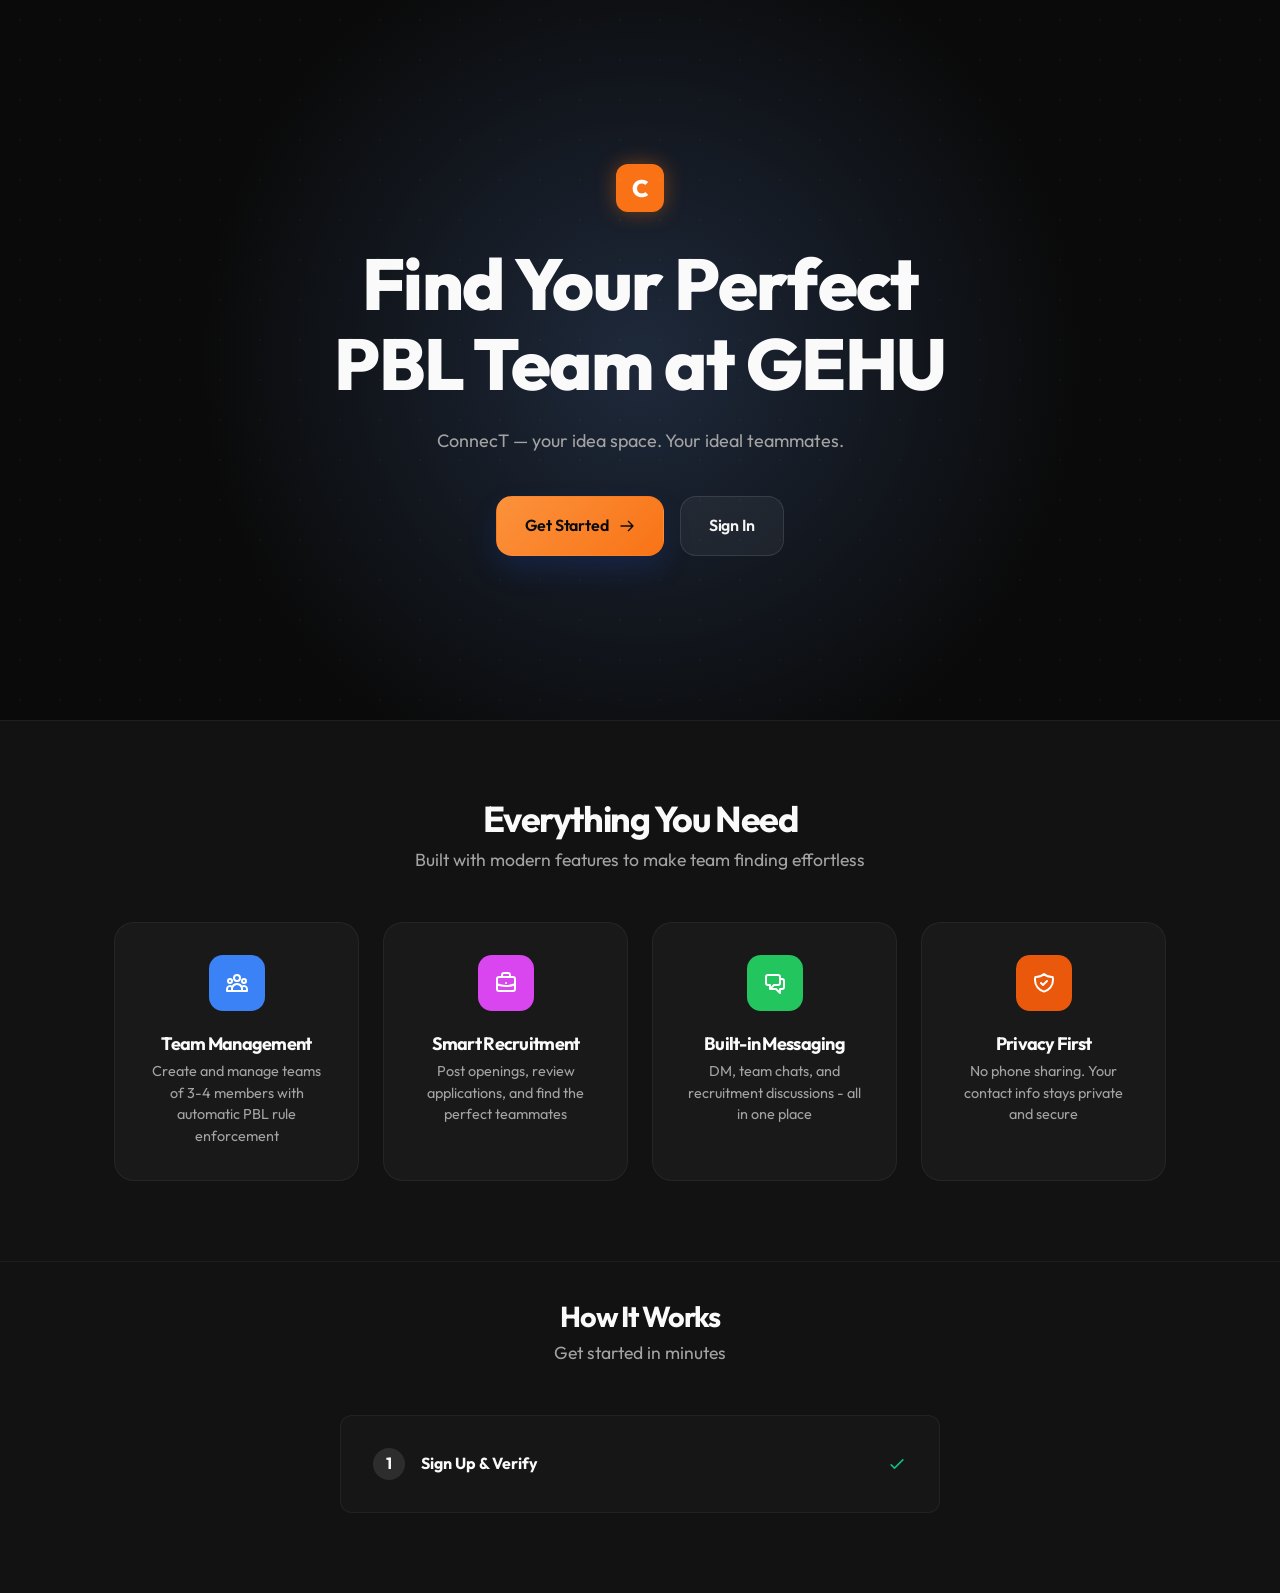
==== commit 12affe5f: "refactor: re-changed UI" ====
--- a/frontend/index.html
+++ b/frontend/index.html
@@ -6,241 +6,230 @@
   <title>ConnecT - Build Better Teams</title>
   <meta name="description" content="ConnecT helps students find collaborators around shared ideas, compatible skills, and realistic commitments.">
   <link rel="stylesheet" href="styles/main.css">
+  <style>
+    /* Specific Home Page Overrides to match Screenshot */
+    body {
+      background: #0a0a0a;
+      color: #fafafa;
+    }
+    
+    .landing-hero {
+      min-height: 80vh;
+      display: flex;
+      flex-direction: column;
+      align-items: center;
+      justify-content: center;
+      text-align: center;
+      position: relative;
+      background: radial-gradient(circle at center, rgba(30, 41, 59, 1) 0%, rgba(10, 10, 10, 1) 60%);
+      padding: var(--space-6) var(--space-3);
+    }
+
+    .particles {
+      position: absolute;
+      top: 0; left: 0; right: 0; bottom: 0;
+      background-image: radial-gradient(rgba(255, 255, 255, 0.1) 1px, transparent 1px);
+      background-size: 40px 40px;
+      opacity: 0.3;
+      pointer-events: none;
+    }
+
+    .hero-brand-mark {
+      width: 48px;
+      height: 48px;
+      background: var(--primary);
+      color: #fff;
+      display: inline-flex;
+      align-items: center;
+      justify-content: center;
+      border-radius: 12px;
+      font-size: 1.5rem;
+      font-weight: 800;
+      margin-bottom: var(--space-4);
+      box-shadow: 0 0 20px rgba(249, 115, 22, 0.4);
+    }
+
+    .hero-title {
+      font-size: clamp(2.5rem, 6vw, 4.5rem);
+      line-height: 1.1;
+      max-width: 800px;
+      margin-bottom: var(--space-3);
+      font-weight: 800;
+      letter-spacing: -0.02em;
+    }
+
+    .hero-subtitle {
+      font-size: 1.125rem;
+      color: var(--text-secondary);
+      max-width: 600px;
+      margin-bottom: var(--space-5);
+      line-height: 1.6;
+    }
+
+    .hero-buttons {
+      display: flex;
+      gap: 16px;
+      justify-content: center;
+      position: relative;
+      z-index: 10;
+    }
+
+    .landing-section {
+      padding: var(--space-10) 0;
+      background: #121212;
+      border-top: 1px solid rgba(255, 255, 255, 0.05);
+    }
+
+    .section-header-center {
+      text-align: center;
+      margin-bottom: var(--space-6);
+    }
+
+    .section-header-center h2 {
+      font-size: 2.25rem;
+      margin-bottom: var(--space-1);
+    }
+
+    .section-header-center p {
+      color: var(--text-secondary);
+      font-size: 1.1rem;
+    }
+
+    .features-grid {
+      display: grid;
+      grid-template-columns: repeat(auto-fit, minmax(240px, 1fr));
+      gap: var(--space-3);
+      padding: 0 var(--space-3);
+      max-width: 1100px;
+      margin: 0 auto;
+    }
+
+    .feature-box {
+      background: rgba(255, 255, 255, 0.03);
+      border: 1px solid rgba(255, 255, 255, 0.05);
+      border-radius: 20px;
+      padding: var(--space-4);
+      text-align: center;
+      transition: transform 0.2s ease;
+    }
+
+    .feature-box:hover {
+      transform: translateY(-4px);
+      border-color: rgba(255, 255, 255, 0.1);
+      background: rgba(255, 255, 255, 0.05);
+    }
+
+    .feature-icon-wrapper {
+      width: 56px;
+      height: 56px;
+      border-radius: 14px;
+      display: inline-flex;
+      align-items: center;
+      justify-content: center;
+      margin-bottom: var(--space-3);
+      color: white;
+    }
+
+    .icon-blue { background: #3b82f6; }
+    .icon-pink { background: #d946ef; }
+    .icon-green { background: #22c55e; }
+    .icon-orange { background: #ea580c; }
+
+    .feature-box h3 {
+      font-size: 1.125rem;
+      margin-bottom: 8px;
+    }
+
+    .feature-box p {
+      font-size: 0.9rem;
+      color: var(--text-secondary);
+      line-height: 1.5;
+    }
+
+    /* Arrow icon for buttons */
+    .arrow-icon {
+      width: 16px;
+      height: 16px;
+    }
+
+  </style>
 </head>
 <body>
-  <nav class="navbar" id="navbar">
-    <div class="container">
-      <a href="index.html" class="nav-brand" aria-label="ConnecT home">
-        <span class="brand-mark">C</span>
-        <span class="nav-logo">ConnecT</span>
-      </a>
-      <div class="nav-links">
-        <a href="#why" class="nav-link">Why ConnecT</a>
-        <a href="#system" class="nav-link">Design System</a>
-        <a href="#flow" class="nav-link">How It Works</a>
+
+  <main>
+    <section class="landing-hero">
+      <div class="particles"></div>
+      
+      <div class="hero-brand-mark">C</div>
+      <h1 class="hero-title">Find Your Perfect<br>PBL Team at GEHU</h1>
+      <p class="hero-subtitle">ConnecT — your idea space. Your ideal teammates.</p>
+      
+      <div class="hero-buttons">
+        <a href="signup.html" class="btn btn-primary btn-xl">
+          Get Started
+          <svg class="arrow-icon" fill="none" stroke="currentColor" viewBox="0 0 24 24" xmlns="http://www.w3.org/2000/svg"><path stroke-linecap="round" stroke-linejoin="round" stroke-width="2" d="M14 5l7 7m0 0l-7 7m7-7H3"></path></svg>
+        </a>
+        <a href="login.html" class="btn btn-ghost btn-xl" style="background: rgba(255,255,255,0.05); border-color: rgba(255,255,255,0.1);">Sign In</a>
       </div>
-      <div class="nav-actions">
-        <a href="login.html" class="btn btn-ghost btn-sm">Log in</a>
-        <a href="signup.html" class="btn btn-primary btn-sm">Create account</a>
-      </div>
-    </div>
-  </nav>
-
-  <main>
-    <section class="hero">
+    </section>
+
+    <section class="landing-section">
       <div class="container">
-        <div class="hero-shell">
-          <div class="hero-copy">
-            <span class="eyebrow">
-              <span class="eyebrow-dot"></span>
-              Student collaboration, not profile scrolling
-            </span>
-            <h1 class="hero-title">Find the <span class="text-gradient">right people</span> for the work you actually want to build.</h1>
-            <p class="hero-subtitle">
-              ConnecT matches students around concrete ideas, shared pace, and complementary strengths. Describe the problem, get an AI-normalized summary, and connect with builders who close the gaps in your team.
-            </p>
-            <div class="hero-actions">
-              <a href="signup.html" class="btn btn-primary btn-xl">Start building</a>
-              <a href="#flow" class="btn btn-ghost btn-xl">See the flow</a>
-            </div>
-            <div class="hero-metrics">
-              <div class="hero-metric">
-                <span class="hero-metric-value">Idea first</span>
-                <span>Matching begins with the problem, not vanity signals.</span>
-              </div>
-              <div class="hero-metric">
-                <span class="hero-metric-value">Human approval</span>
-                <span>Nothing is stored until the canonical summary looks right to you.</span>
-              </div>
-              <div class="hero-metric">
-                <span class="hero-metric-value">Real constraints</span>
-                <span>Hours per week, duration, skills, and momentum stay visible.</span>
-              </div>
-            </div>
-          </div>
-
-          <div class="hero-panel fade-in">
-            <div class="hero-preview">
-              <span class="preview-label">Live matching preview</span>
-              <div class="preview-head">
-                <div>
-                  <p class="muted">Suggested collaborator</p>
-                  <h2>Adaptive learning team</h2>
-                </div>
-                <div class="preview-score">
-                  <span class="muted">Match</span>
-                  <strong class="text-gradient">91%</strong>
-                </div>
-              </div>
-              <div class="preview-card">
-                <div class="preview-meta">
-                  <span class="avatar">AM</span>
-                  <div>
-                    <div class="preview-name">Aanya Mehta</div>
-                    <div class="preview-role">NLP + product systems · 10 hours/week</div>
-                  </div>
-                </div>
-                <p class="preview-summary">
-                  Building an adaptive study partner platform that pairs students by complementary weak areas, course overlap, and learning style signals.
-                </p>
-                <div class="match-tags">
-                  <span class="tag-chip">Education</span>
-                  <span class="tag-chip">NLP</span>
-                  <span class="tag-chip">Matching</span>
-                  <span class="tag-chip">Python</span>
-                </div>
-                <div class="preview-actions">
-                  <a href="signup.html" class="btn btn-primary btn-sm">Connect</a>
-                  <a href="browse.html" class="btn btn-ghost btn-sm">Browse more</a>
-                </div>
-              </div>
-            </div>
+        <div class="section-header-center">
+          <h2>Everything You Need</h2>
+          <p>Built with modern features to make team finding effortless</p>
+        </div>
+
+        <div class="features-grid">
+          <div class="feature-box">
+            <div class="feature-icon-wrapper icon-blue">
+              <svg width="24" height="24" fill="none" stroke="currentColor" stroke-width="2" viewBox="0 0 24 24"><path stroke-linecap="round" stroke-linejoin="round" d="M17 20h5v-2a3 3 0 00-5.356-1.857M17 20H7m10 0v-2c0-.656-.126-1.283-.356-1.857M7 20H2v-2a3 3 0 015.356-1.857M7 20v-2c0-.656.126-1.283.356-1.857m0 0a5.002 5.002 0 019.288 0M15 7a3 3 0 11-6 0 3 3 0 016 0zm6 3a2 2 0 11-4 0 2 2 0 014 0zM7 10a2 2 0 11-4 0 2 2 0 014 0z"></path></svg>
+            </div>
+            <h3>Team Management</h3>
+            <p>Create and manage teams of 3-4 members with automatic PBL rule enforcement</p>
+          </div>
+
+          <div class="feature-box">
+            <div class="feature-icon-wrapper icon-pink">
+              <svg width="24" height="24" fill="none" stroke="currentColor" stroke-width="2" viewBox="0 0 24 24"><path stroke-linecap="round" stroke-linejoin="round" d="M21 13.255A23.931 23.931 0 0112 15c-3.183 0-6.22-.62-9-1.745M16 6V4a2 2 0 00-2-2h-4a2 2 0 00-2 2v2m4 6h.01M5 20h14a2 2 0 002-2V8a2 2 0 00-2-2H5a2 2 0 00-2 2v10a2 2 0 002 2z"></path></svg>
+            </div>
+            <h3>Smart Recruitment</h3>
+            <p>Post openings, review applications, and find the perfect teammates</p>
+          </div>
+
+          <div class="feature-box">
+            <div class="feature-icon-wrapper icon-green">
+              <svg width="24" height="24" fill="none" stroke="currentColor" stroke-width="2" viewBox="0 0 24 24"><path stroke-linecap="round" stroke-linejoin="round" d="M17 8h2a2 2 0 012 2v6a2 2 0 01-2 2h-2v4l-4-4H9a1.994 1.994 0 01-1.414-.586m0 0L11 14h4a2 2 0 002-2V6a2 2 0 00-2-2H5a2 2 0 00-2 2v6a2 2 0 002 2h2v4l.586-.586z"></path></svg>
+            </div>
+            <h3>Built-in Messaging</h3>
+            <p>DM, team chats, and recruitment discussions - all in one place</p>
+          </div>
+
+          <div class="feature-box">
+            <div class="feature-icon-wrapper icon-orange">
+              <svg width="24" height="24" fill="none" stroke="currentColor" stroke-width="2" viewBox="0 0 24 24"><path stroke-linecap="round" stroke-linejoin="round" d="M9 12l2 2 4-4m5.618-4.016A11.955 11.955 0 0112 2.944a11.955 11.955 0 01-8.618 3.04A12.02 12.02 0 003 9c0 5.591 3.824 10.29 9 11.622 5.176-1.332 9-6.03 9-11.622 0-1.042-.133-2.052-.382-3.016z"></path></svg>
+            </div>
+            <h3>Privacy First</h3>
+            <p>No phone sharing. Your contact info stays private and secure</p>
           </div>
         </div>
       </div>
     </section>
 
-    <section class="page-section" id="why">
+    <!-- Adding a minor footer space to match the screenshot bottom crop -->
+    <section class="landing-section" style="padding-top: 0;">
       <div class="container">
-        <div class="section-header">
-          <div class="section-copy">
-            <span class="eyebrow">Product direction</span>
-            <h2 class="section-title">A calmer, sharper collaboration experience.</h2>
-            <p class="section-subtitle">
-              The redesign treats ConnecT as a focused product for student builders: editorial spacing, neutral surfaces, one strong accent, and layouts that privilege decisions over decoration.
-            </p>
-          </div>
-        </div>
-        <div class="feature-grid stagger">
-          <article class="feature-card slide-up">
-            <div class="feature-icon">01</div>
-            <h3>Idea-led onboarding</h3>
-            <p>The first meaningful action is describing the project clearly, so the product immediately understands intent and direction.</p>
-          </article>
-          <article class="feature-card slide-up">
-            <div class="feature-icon">02</div>
-            <h3>Readable information hierarchy</h3>
-            <p>Large headings, generous spacing, and quiet surfaces keep dense collaboration data easy to scan on every screen size.</p>
-          </article>
-          <article class="feature-card slide-up">
-            <div class="feature-icon">03</div>
-            <h3>Fewer bright signals, better emphasis</h3>
-            <p>Muted neutrals and a restrained teal-blue accent make states feel premium and intentional instead of noisy.</p>
-          </article>
-        </div>
-      </div>
-    </section>
-
-    <section class="page-section" id="system">
-      <div class="container">
-        <div class="section-header">
-          <div class="section-copy">
-            <span class="eyebrow">Design system first</span>
-            <h2 class="section-title">One system across public, auth, and app surfaces.</h2>
-            <p class="section-subtitle">
-              Colors, type, spacing, radii, shadows, and interaction states now behave consistently across every page in the frontend.
-            </p>
-          </div>
-        </div>
-        <div class="system-grid stagger">
-          <article class="system-card slide-up">
-            <h3>Palette</h3>
-            <ul>
-              <li><span>Primary</span><span class="text-accent">Teal slate</span></li>
-              <li><span>Accent</span><span>Muted cobalt</span></li>
-              <li><span>Background</span><span>Warm ivory</span></li>
-              <li><span>Text</span><span>Deep ink</span></li>
-            </ul>
-          </article>
-          <article class="system-card slide-up">
-            <h3>Type scale</h3>
-            <ul>
-              <li><span>H1</span><span>2.75rem - 5.5rem</span></li>
-              <li><span>H2</span><span>2rem - 3.5rem</span></li>
-              <li><span>Body</span><span>1rem / 1.6</span></li>
-              <li><span>Small</span><span>0.875rem</span></li>
-            </ul>
-          </article>
-          <article class="system-card slide-up">
-            <h3>Spacing</h3>
-            <ul>
-              <li><span>Base grid</span><span>8px rhythm</span></li>
-              <li><span>Section</span><span>72-96px</span></li>
-              <li><span>Card padding</span><span>20-32px</span></li>
-              <li><span>Gap scale</span><span>8-64px</span></li>
-            </ul>
-          </article>
-          <article class="system-card slide-up">
-            <h3>Components</h3>
-            <ul>
-              <li><span>Buttons</span><span>Primary, secondary, ghost</span></li>
-              <li><span>Lists</span><span>Rows and table shell</span></li>
-              <li><span>Inputs</span><span>Custom states</span></li>
-              <li><span>Modal</span><span>Shared overlay pattern</span></li>
-            </ul>
-          </article>
-        </div>
-      </div>
-    </section>
-
-    <section class="page-section" id="flow">
-      <div class="container">
-        <div class="section-header">
-          <div class="section-copy">
-            <span class="eyebrow">How it works</span>
-            <h2 class="section-title">Three steps from raw idea to active team.</h2>
-            <p class="section-subtitle">
-              The workflow is simple on purpose. Every step has one job: clarify the idea, confirm it, then move into connection and delivery.
-            </p>
-          </div>
-        </div>
-        <div class="steps-grid stagger">
-          <article class="step-card slide-up">
-            <span class="step-index">1</span>
-            <h3>Capture the idea</h3>
-            <p>Write the problem, your proposed solution, and how you expect the project to work. Tags and commitment keep the brief realistic.</p>
-          </article>
-          <article class="step-card slide-up">
-            <span class="step-index">2</span>
-            <h3>Review the AI summary</h3>
-            <p>The system extracts a canonical summary. If the idea is vague, you get targeted feedback instead of a low-quality save.</p>
-          </article>
-          <article class="step-card slide-up">
-            <span class="step-index">3</span>
-            <h3>Connect and form teams</h3>
-            <p>Browse ranked matches, send requests, accept a connection, and move directly into a team view with visible member context.</p>
-          </article>
-        </div>
-      </div>
-    </section>
-
-    <section class="page-section">
-      <div class="container">
-        <div class="cta-panel">
-          <div>
-            <span class="eyebrow">Ready to use it</span>
-            <h2 class="section-title">Start with a project worth building.</h2>
-            <p class="section-subtitle">Create an account, describe the idea, and let the redesigned flow take you through approval, matching, and team creation.</p>
-          </div>
-          <div class="hero-actions">
-            <a href="signup.html" class="btn btn-primary btn-lg">Create account</a>
-            <a href="login.html" class="btn btn-ghost btn-lg">Log in</a>
-          </div>
-        </div>
+         <div class="section-header-center">
+            <h2 style="font-size: 1.8rem; margin-top: var(--space-5);">How It Works</h2>
+            <p>Get started in minutes</p>
+         </div>
+         <div style="background: rgba(255,255,255,0.02); max-width: 600px; margin: 0 auto; border: 1px solid rgba(255,255,255,0.05); padding: var(--space-4); border-radius: 12px; display: flex; align-items: center; gap: 16px;">
+            <div style="width: 32px; height: 32px; background: rgba(255,255,255,0.1); border-radius: 50%; display: flex; justify-content: center; align-items: center; font-weight: bold;">1</div>
+            <strong style="flex: 1;">Sign Up & Verify</strong>
+            <svg style="color: var(--success); width: 20px;" fill="none" stroke="currentColor" viewBox="0 0 24 24"><path stroke-linecap="round" stroke-linejoin="round" stroke-width="2" d="M5 13l4 4L19 7"></path></svg>
+         </div>
       </div>
     </section>
   </main>
-
-  <footer class="footer">
-    <div class="container">
-      <div class="footer-shell">
-        <div class="nav-brand">
-          <span class="brand-mark">C</span>
-          <span class="nav-logo">ConnecT</span>
-        </div>
-        <p>Student collaboration platform for finding the right teammate around the right idea.</p>
-      </div>
-    </div>
-  </footer>
 </body>
 </html>
--- a/frontend/styles/main.css
+++ b/frontend/styles/main.css
@@ -1,46 +1,45 @@
-@import url('https://fonts.googleapis.com/css2?family=Inter:wght@400;500;600;700;800&display=swap');
+@import url('https://fonts.googleapis.com/css2?family=Inter:wght@400;500;600;700;800&family=Outfit:wght@400;500;600;700;800;900&display=swap');
 
 :root {
-  color-scheme: light;
-  --bg-canvas: #f4f1ea;
-  --bg-muted: #ece6db;
-  --bg-surface: rgba(255, 252, 247, 0.86);
-  --bg-surface-strong: #fffdf9;
-  --bg-elevated: #ffffff;
-  --bg-contrast: #161717;
-  --bg-contrast-soft: #202423;
-  --bg-accent-soft: rgba(31, 107, 98, 0.1);
-  --bg-accent-strong: #1f6b62;
-  --bg-accent-alt: #234ccf;
-  --text-primary: #171816;
-  --text-secondary: #5b5c56;
-  --text-muted: #88857d;
-  --text-inverse: #f7f4ee;
-  --text-accent: #1f6b62;
-  --border: rgba(34, 36, 33, 0.12);
-  --border-strong: rgba(34, 36, 33, 0.18);
-  --border-contrast: rgba(255, 249, 240, 0.12);
-  --border-focus: rgba(35, 76, 207, 0.3);
-  --primary: #1f6b62;
-  --primary-strong: #19564f;
-  --secondary: #e3d7c5;
-  --accent: #234ccf;
-  --accent-soft: rgba(35, 76, 207, 0.12);
-  --success: #237c52;
-  --warning: #a56a1f;
-  --danger: #a23a3a;
-  --success-bg: rgba(35, 124, 82, 0.1);
-  --warning-bg: rgba(165, 106, 31, 0.12);
-  --danger-bg: rgba(162, 58, 58, 0.1);
-  --info-bg: rgba(35, 76, 207, 0.1);
+  color-scheme: dark;
+  --bg-canvas: #0a0a0a;
+  --bg-muted: #121212;
+  --bg-surface: #101010;
+  --bg-surface-strong: #171717;
+  --bg-elevated: #262626;
+  --bg-contrast: #ffffff;
+  --bg-contrast-soft: #f5f5f5;
+  --bg-accent-soft: rgba(249, 115, 22, 0.1);
+  --bg-accent-strong: #f97316;
+  --bg-accent-alt: #ea580c;
+  --text-primary: #f5f5f5;
+  --text-secondary: #a3a3a3;
+  --text-muted: #737373;
+  --text-inverse: #0a0a0a;
+  --text-accent: #f97316;
+  --border: rgba(255, 255, 255, 0.08);
+  --border-strong: rgba(255, 255, 255, 0.15);
+  --border-contrast: rgba(0, 0, 0, 0.8);
+  --border-focus: rgba(249, 115, 22, 0.4);
+  --primary: #f97316;
+  --primary-strong: #ea580c;
+  --secondary: #262626;
+  --accent: #f97316;
+  --accent-soft: rgba(249, 115, 22, 0.15);
+  --success: #10b981;
+  --warning: #f59e0b;
+  --danger: #ef4444;
+  --success-bg: rgba(16, 185, 129, 0.15);
+  --warning-bg: rgba(245, 158, 11, 0.15);
+  --danger-bg: rgba(239, 68, 68, 0.15);
+  --info-bg: rgba(249, 115, 22, 0.1);
   --hero-gradient:
-    radial-gradient(circle at top left, rgba(31, 107, 98, 0.15), transparent 30%),
-    radial-gradient(circle at 80% 20%, rgba(35, 76, 207, 0.12), transparent 28%),
-    linear-gradient(180deg, rgba(255, 255, 255, 0.28), rgba(255, 255, 255, 0));
-  --card-gradient: linear-gradient(135deg, rgba(255, 255, 255, 0.92), rgba(250, 246, 239, 0.96));
-  --accent-gradient: linear-gradient(135deg, #1f6b62 0%, #234ccf 100%);
-  --accent-gradient-soft: linear-gradient(135deg, rgba(31, 107, 98, 0.12), rgba(35, 76, 207, 0.08));
-  --font-sans: 'Inter', system-ui, sans-serif;
+    radial-gradient(circle at top center, rgba(249, 115, 22, 0.08), transparent 45%),
+    linear-gradient(180deg, rgba(10, 10, 10, 0), rgba(10, 10, 10, 1));
+  --card-gradient: linear-gradient(180deg, #18181b, #121212);
+  --accent-gradient: linear-gradient(135deg, #fb923c 0%, #f97316 100%);
+  --accent-gradient-soft: linear-gradient(135deg, rgba(251, 146, 60, 0.15), rgba(249, 115, 22, 0.15));
+  --font-sans: 'Outfit', 'Inter', system-ui, sans-serif;
   --h1: clamp(2.75rem, 7vw, 5.5rem);
   --h2: clamp(2rem, 4.5vw, 3.5rem);
   --h3: clamp(1.5rem, 3vw, 2.25rem);
@@ -98,7 +97,7 @@
   font-size: var(--body);
   line-height: 1.6;
   background:
-    linear-gradient(180deg, rgba(255, 255, 255, 0.46), rgba(255, 255, 255, 0) 28%),
+    linear-gradient(180deg, rgba(168, 85, 247, 0.05), rgba(9, 9, 11, 0) 28%),
     var(--bg-canvas);
   color: var(--text-primary);
   -webkit-font-smoothing: antialiased;
@@ -207,8 +206,8 @@
   gap: var(--space-1);
   padding: 6px 12px;
   border-radius: var(--radius-pill);
-  background: rgba(255, 255, 255, 0.72);
-  border: 1px solid rgba(23, 24, 22, 0.08);
+  background: rgba(255, 255, 255, 0.05);
+  border: 1px solid var(--border);
   font-size: 0.72rem;
   font-weight: 700;
   letter-spacing: 0.12em;
@@ -286,7 +285,7 @@
 
 .surface {
   background: var(--bg-surface);
-  border: 1px solid rgba(23, 24, 22, 0.08);
+  border: 1px solid var(--border);
   backdrop-filter: blur(18px);
 }
 
@@ -302,7 +301,7 @@
 .team-detail-panel,
 .profile-stat {
   background: var(--card-gradient);
-  border: 1px solid rgba(23, 24, 22, 0.08);
+  border: 1px solid var(--border);
   box-shadow: var(--shadow-sm);
 }
 
@@ -393,7 +392,7 @@
 .btn-secondary {
   color: var(--text-primary);
   background: rgba(226, 218, 203, 0.82);
-  border-color: rgba(23, 24, 22, 0.08);
+  border-color: var(--border);
 }
 
 .btn-secondary:hover {
@@ -402,12 +401,12 @@
 
 .btn-ghost {
   color: var(--text-primary);
-  background: rgba(255, 255, 255, 0.7);
-  border-color: rgba(23, 24, 22, 0.1);
+  background: rgba(255, 255, 255, 0.05);
+  border-color: var(--border);
 }
 
 .btn-ghost:hover {
-  background: rgba(255, 255, 255, 0.96);
+  background: rgba(255, 255, 255, 0.1);
 }
 
 .btn-danger {
@@ -474,8 +473,8 @@
   min-height: 52px;
   padding: 14px 16px;
   border-radius: 16px;
-  border: 1px solid rgba(23, 24, 22, 0.1);
-  background: rgba(255, 255, 255, 0.82);
+  border: 1px solid var(--border);
+  background: rgba(0, 0, 0, 0.2);
   color: var(--text-primary);
   font-size: 0.95rem;
   line-height: 1.5;
@@ -498,7 +497,7 @@
 .filter-select:focus {
   border-color: rgba(35, 76, 207, 0.24);
   box-shadow: var(--shadow-focus);
-  background: rgba(255, 255, 255, 1);
+  background: rgba(0, 0, 0, 0.4);
 }
 
 .form-input::placeholder,
@@ -532,8 +531,8 @@
   min-height: 56px;
   padding: 12px;
   border-radius: 18px;
-  border: 1px solid rgba(23, 24, 22, 0.1);
-  background: rgba(255, 255, 255, 0.82);
+  border: 1px solid var(--border);
+  background: rgba(0, 0, 0, 0.2);
   transition:
     border-color var(--t-fast),
     box-shadow var(--t-fast),
@@ -543,7 +542,7 @@
 .tag-input-container:focus-within {
   border-color: rgba(35, 76, 207, 0.24);
   box-shadow: var(--shadow-focus);
-  background: rgba(255, 255, 255, 1);
+  background: rgba(0, 0, 0, 0.4);
 }
 
 .tag-input {
@@ -582,7 +581,7 @@
 
 .tag-chip-remove:hover {
   opacity: 1;
-  background: rgba(23, 24, 22, 0.08);
+  background: var(--border);
 }
 
 .badge {
@@ -713,7 +712,7 @@
   content: '';
   flex: 1;
   height: 1px;
-  background: rgba(23, 24, 22, 0.12);
+  background: var(--border);
 }
 
 .empty-state {
@@ -726,8 +725,8 @@
   padding: var(--space-6) var(--space-3);
   text-align: center;
   border-radius: var(--radius-lg);
-  border: 1px dashed rgba(23, 24, 22, 0.12);
-  background: rgba(255, 255, 255, 0.42);
+  border: 1px dashed var(--border);
+  background: rgba(255, 255, 255, 0.02);
 }
 
 .empty-icon {
@@ -737,7 +736,7 @@
   width: 64px;
   height: 64px;
   border-radius: 20px;
-  background: rgba(255, 255, 255, 0.76);
+  background: rgba(255, 255, 255, 0.08);
   box-shadow: var(--shadow-xs);
   font-size: 1.4rem;
 }
@@ -757,7 +756,7 @@
   top: 0;
   z-index: 40;
   padding: 16px 0;
-  background: linear-gradient(180deg, rgba(244, 241, 234, 0.92), rgba(244, 241, 234, 0.7));
+  background: rgba(9, 9, 11, 0.8);
   backdrop-filter: blur(16px);
 }
 
@@ -819,7 +818,7 @@
 .nav-link:hover,
 .nav-link.active {
   color: var(--text-primary);
-  background: rgba(255, 255, 255, 0.76);
+  background: rgba(255, 255, 255, 0.08);
 }
 
 .hero {
@@ -875,8 +874,8 @@
   min-width: 144px;
   padding: 14px 16px;
   border-radius: 18px;
-  background: rgba(255, 255, 255, 0.7);
-  border: 1px solid rgba(23, 24, 22, 0.08);
+  background: rgba(255, 255, 255, 0.05);
+  border: 1px solid var(--border);
 }
 
 .hero-metric-value {
@@ -1021,8 +1020,8 @@
 .step-card {
   padding: var(--space-4);
   border-radius: var(--radius-lg);
-  background: rgba(255, 255, 255, 0.72);
-  border: 1px solid rgba(23, 24, 22, 0.08);
+  background: rgba(255, 255, 255, 0.05);
+  border: 1px solid var(--border);
   box-shadow: var(--shadow-sm);
 }
 
@@ -1095,7 +1094,7 @@
   background:
     linear-gradient(135deg, rgba(255, 255, 255, 0.94), rgba(249, 245, 238, 0.96)),
     var(--accent-gradient-soft);
-  border: 1px solid rgba(23, 24, 22, 0.08);
+  border: 1px solid var(--border);
   box-shadow: var(--shadow-md);
 }
 
@@ -1109,7 +1108,7 @@
   justify-content: space-between;
   gap: var(--space-3);
   padding-top: var(--space-4);
-  border-top: 1px solid rgba(23, 24, 22, 0.08);
+  border-top: 1px solid var(--border);
   flex-wrap: wrap;
 }
 
@@ -1173,7 +1172,7 @@
   padding: 16px 18px;
   border-radius: 20px;
   background: rgba(255, 255, 255, 0.54);
-  border: 1px solid rgba(23, 24, 22, 0.08);
+  border: 1px solid var(--border);
 }
 
 .auth-card {
@@ -1236,7 +1235,7 @@
   width: 100%;
   height: 6px;
   border-radius: 999px;
-  background: rgba(23, 24, 22, 0.08);
+  background: var(--border);
   overflow: hidden;
 }
 
@@ -1361,7 +1360,7 @@
   padding: 0 32px;
   background: rgba(244, 241, 234, 0.78);
   backdrop-filter: blur(18px);
-  border-bottom: 1px solid rgba(23, 24, 22, 0.08);
+  border-bottom: 1px solid var(--border);
 }
 
 .topbar-left,
@@ -1385,8 +1384,8 @@
   height: 42px;
   border-radius: 14px;
   color: var(--text-primary);
-  background: rgba(255, 255, 255, 0.72);
-  border: 1px solid rgba(23, 24, 22, 0.08);
+  background: rgba(255, 255, 255, 0.05);
+  border: 1px solid var(--border);
 }
 
 .main-content {
@@ -1418,7 +1417,7 @@
   background:
     linear-gradient(135deg, rgba(255, 255, 255, 0.92), rgba(244, 248, 255, 0.94)),
     var(--accent-gradient-soft);
-  border: 1px solid rgba(23, 24, 22, 0.08);
+  border: 1px solid var(--border);
   box-shadow: var(--shadow-md);
   margin-bottom: var(--space-4);
 }
@@ -1520,8 +1519,8 @@
   min-height: 64px;
   padding: 0 18px;
   border-radius: 20px;
-  background: rgba(255, 255, 255, 0.76);
-  border: 1px solid rgba(23, 24, 22, 0.08);
+  background: rgba(255, 255, 255, 0.08);
+  border: 1px solid var(--border);
 }
 
 .activity-dot {
@@ -1791,7 +1790,7 @@
 .step-dot {
   height: 6px;
   border-radius: 999px;
-  background: rgba(23, 24, 22, 0.08);
+  background: var(--border);
   transition: background-color var(--t-normal), transform var(--t-normal);
 }
 
@@ -1844,7 +1843,7 @@
   padding: 20px;
   border-radius: 22px;
   background: rgba(255, 255, 255, 0.9);
-  border: 1px solid rgba(23, 24, 22, 0.08);
+  border: 1px solid var(--border);
   line-height: 1.8;
   color: var(--text-primary);
 }
@@ -1904,7 +1903,7 @@
   background:
     linear-gradient(135deg, rgba(255, 255, 255, 0.94), rgba(245, 248, 255, 0.94)),
     var(--accent-gradient-soft);
-  border: 1px solid rgba(23, 24, 22, 0.08);
+  border: 1px solid var(--border);
   box-shadow: var(--shadow-md);
 }
 
@@ -2052,7 +2051,7 @@
   padding: 28px;
   border-radius: 28px;
   background: var(--bg-elevated);
-  border: 1px solid rgba(23, 24, 22, 0.08);
+  border: 1px solid var(--border);
   box-shadow: var(--shadow-lg);
 }
 
@@ -2085,7 +2084,7 @@
 }
 
 .modal-close:hover {
-  background: rgba(23, 24, 22, 0.1);
+  background: var(--border);
 }
 
 .modal-form {
@@ -2103,7 +2102,7 @@
 .table-shell {
   overflow: hidden;
   border-radius: 24px;
-  border: 1px solid rgba(23, 24, 22, 0.08);
+  border: 1px solid var(--border);
   background: rgba(255, 255, 255, 0.68);
 }
 
@@ -2114,7 +2113,7 @@
   align-items: center;
   min-height: 64px;
   padding: 0 20px;
-  border-top: 1px solid rgba(23, 24, 22, 0.08);
+  border-top: 1px solid var(--border);
 }
 
 .table-row:first-child {
@@ -2331,3 +2330,57 @@
 .teams-grid > .empty-state {
   grid-column: 1 / -1;
 }
+
+
+[hidden] {
+  display: none !important;
+}
+
+.tag-chip-label {
+  line-height: 1;
+}
+
+.tag-chip-remove {
+  padding: 0;
+  cursor: pointer;
+}
+
+.avatar.is-loading,
+.profile-avatar-lg.is-loading,
+.welcome-avatar.is-loading {
+  color: transparent;
+  background: linear-gradient(135deg, rgba(35, 36, 35, 0.08), rgba(35, 76, 207, 0.1));
+  box-shadow: none;
+  animation: pulse 1.2s ease-in-out infinite;
+}
+
+.convo-state {
+  display: grid;
+  gap: 14px;
+}
+
+.convo-state-center {
+  min-height: 360px;
+  align-content: center;
+  justify-items: center;
+  text-align: center;
+}
+
+.editor-inline-error {
+  margin-bottom: 14px;
+}
+
+.team-cluster {
+  display: grid;
+  gap: 12px;
+}
+
+@keyframes pulse {
+  0%,
+  100% {
+    opacity: 0.6;
+  }
+  50% {
+    opacity: 1;
+  }
+}
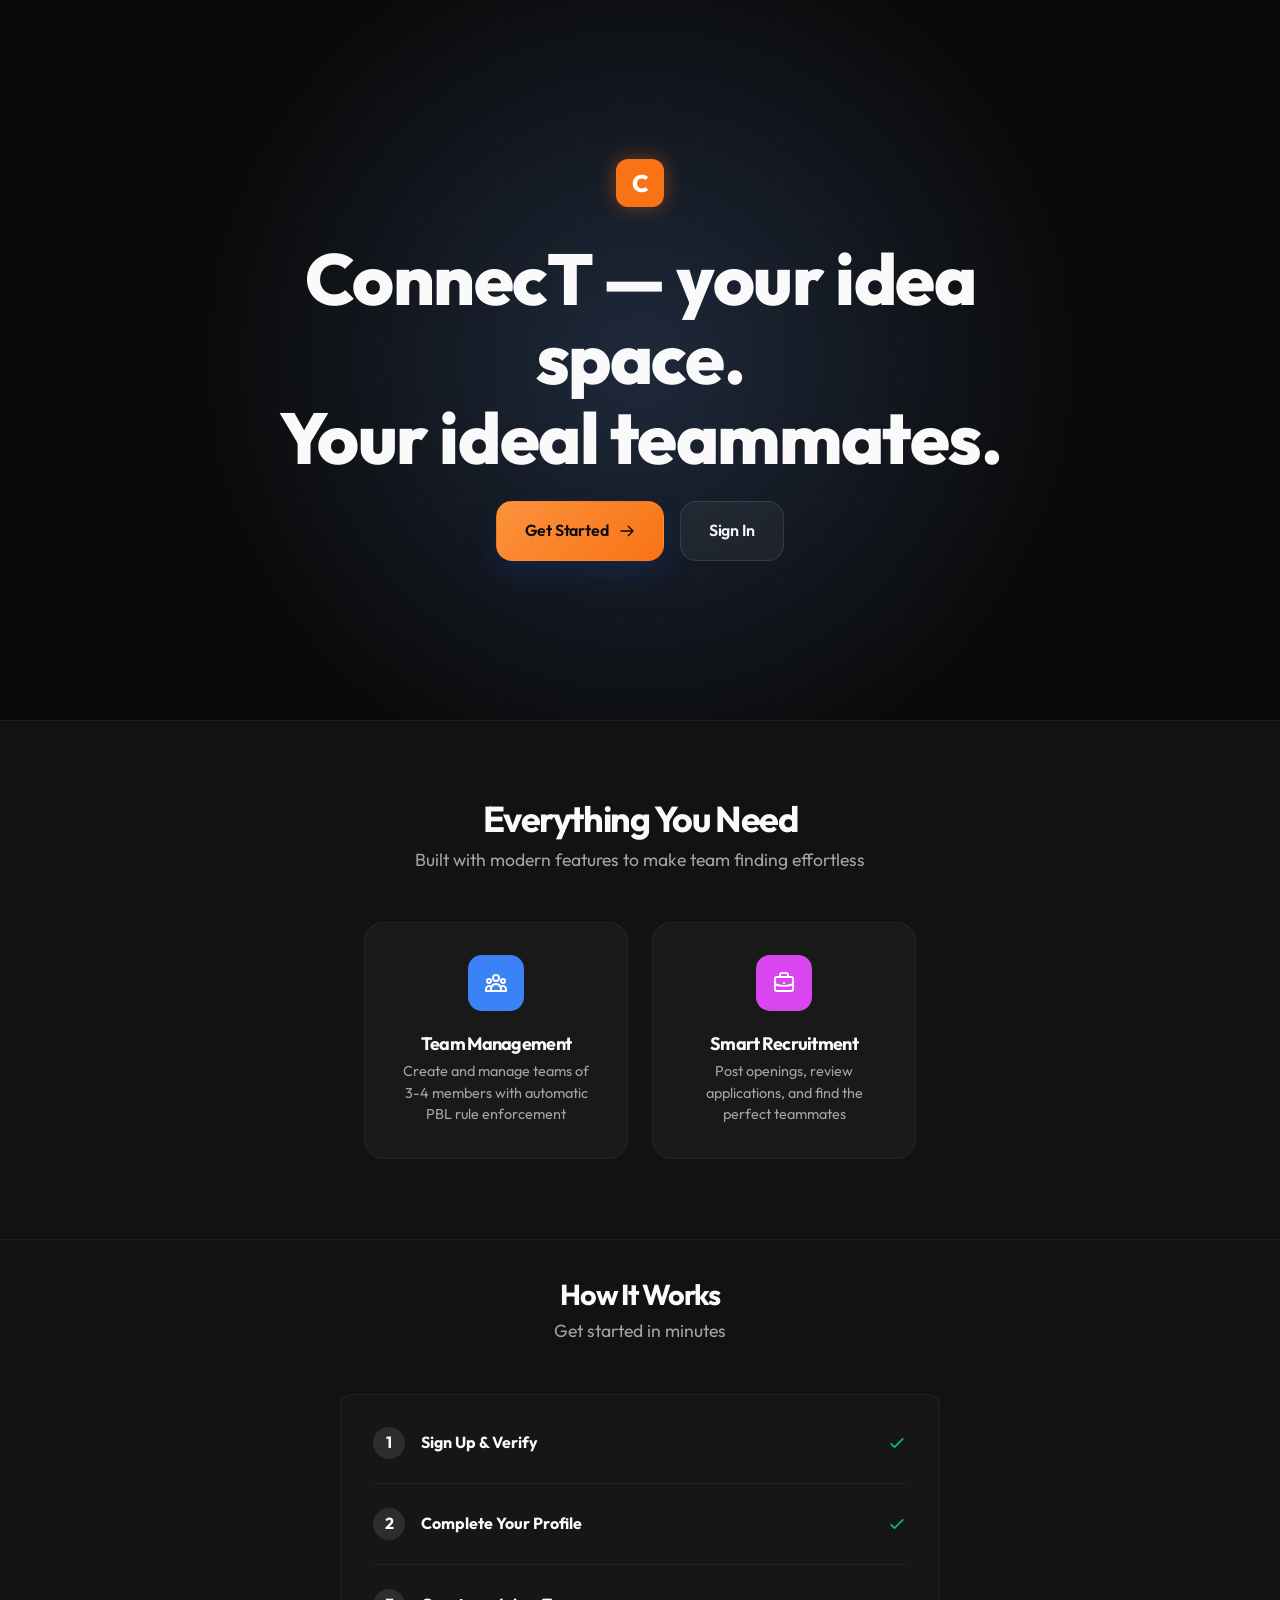
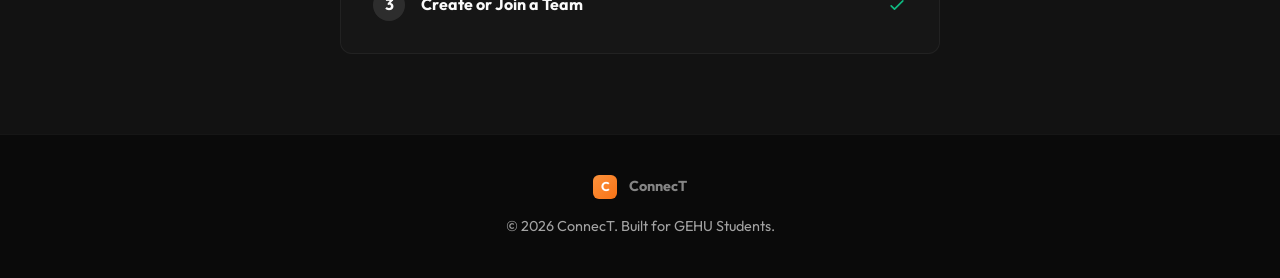
==== commit 0e3d382c: "refactor: fixed broken alignment, overflow, inconsistent gaping and non-funcationality issue in inde" ====
--- a/frontend/index.html
+++ b/frontend/index.html
@@ -161,8 +161,7 @@
       <div class="particles"></div>
       
       <div class="hero-brand-mark">C</div>
-      <h1 class="hero-title">Find Your Perfect<br>PBL Team at GEHU</h1>
-      <p class="hero-subtitle">ConnecT — your idea space. Your ideal teammates.</p>
+      <h1 class="hero-title">ConnecT — your idea space.<br>Your ideal teammates.</h1>
       
       <div class="hero-buttons">
         <a href="signup.html" class="btn btn-primary btn-xl">
@@ -180,7 +179,7 @@
           <p>Built with modern features to make team finding effortless</p>
         </div>
 
-        <div class="features-grid">
+        <div class="features-grid" style="grid-template-columns: repeat(2, minmax(240px, 1fr)); max-width: 600px;">
           <div class="feature-box">
             <div class="feature-icon-wrapper icon-blue">
               <svg width="24" height="24" fill="none" stroke="currentColor" stroke-width="2" viewBox="0 0 24 24"><path stroke-linecap="round" stroke-linejoin="round" d="M17 20h5v-2a3 3 0 00-5.356-1.857M17 20H7m10 0v-2c0-.656-.126-1.283-.356-1.857M7 20H2v-2a3 3 0 015.356-1.857M7 20v-2c0-.656.126-1.283.356-1.857m0 0a5.002 5.002 0 019.288 0M15 7a3 3 0 11-6 0 3 3 0 016 0zm6 3a2 2 0 11-4 0 2 2 0 014 0zM7 10a2 2 0 11-4 0 2 2 0 014 0z"></path></svg>
@@ -196,40 +195,47 @@
             <h3>Smart Recruitment</h3>
             <p>Post openings, review applications, and find the perfect teammates</p>
           </div>
-
-          <div class="feature-box">
-            <div class="feature-icon-wrapper icon-green">
-              <svg width="24" height="24" fill="none" stroke="currentColor" stroke-width="2" viewBox="0 0 24 24"><path stroke-linecap="round" stroke-linejoin="round" d="M17 8h2a2 2 0 012 2v6a2 2 0 01-2 2h-2v4l-4-4H9a1.994 1.994 0 01-1.414-.586m0 0L11 14h4a2 2 0 002-2V6a2 2 0 00-2-2H5a2 2 0 00-2 2v6a2 2 0 002 2h2v4l.586-.586z"></path></svg>
-            </div>
-            <h3>Built-in Messaging</h3>
-            <p>DM, team chats, and recruitment discussions - all in one place</p>
-          </div>
-
-          <div class="feature-box">
-            <div class="feature-icon-wrapper icon-orange">
-              <svg width="24" height="24" fill="none" stroke="currentColor" stroke-width="2" viewBox="0 0 24 24"><path stroke-linecap="round" stroke-linejoin="round" d="M9 12l2 2 4-4m5.618-4.016A11.955 11.955 0 0112 2.944a11.955 11.955 0 01-8.618 3.04A12.02 12.02 0 003 9c0 5.591 3.824 10.29 9 11.622 5.176-1.332 9-6.03 9-11.622 0-1.042-.133-2.052-.382-3.016z"></path></svg>
-            </div>
-            <h3>Privacy First</h3>
-            <p>No phone sharing. Your contact info stays private and secure</p>
-          </div>
         </div>
       </div>
     </section>
 
-    <!-- Adding a minor footer space to match the screenshot bottom crop -->
-    <section class="landing-section" style="padding-top: 0;">
+    <section class="landing-section" style="padding-top: 0; padding-bottom: 80px;">
       <div class="container">
          <div class="section-header-center">
             <h2 style="font-size: 1.8rem; margin-top: var(--space-5);">How It Works</h2>
             <p>Get started in minutes</p>
          </div>
-         <div style="background: rgba(255,255,255,0.02); max-width: 600px; margin: 0 auto; border: 1px solid rgba(255,255,255,0.05); padding: var(--space-4); border-radius: 12px; display: flex; align-items: center; gap: 16px;">
-            <div style="width: 32px; height: 32px; background: rgba(255,255,255,0.1); border-radius: 50%; display: flex; justify-content: center; align-items: center; font-weight: bold;">1</div>
-            <strong style="flex: 1;">Sign Up & Verify</strong>
-            <svg style="color: var(--success); width: 20px;" fill="none" stroke="currentColor" viewBox="0 0 24 24"><path stroke-linecap="round" stroke-linejoin="round" stroke-width="2" d="M5 13l4 4L19 7"></path></svg>
+         <div style="background: rgba(255,255,255,0.02); max-width: 600px; margin: 0 auto; border: 1px solid rgba(255,255,255,0.05); padding: var(--space-4); border-radius: 12px; display: flex; flex-direction: column; gap: 16px;">
+            <div style="display: flex; align-items: center; gap: 16px;">
+              <div style="width: 32px; height: 32px; background: rgba(255,255,255,0.1); border-radius: 50%; display: flex; justify-content: center; align-items: center; font-weight: bold;">1</div>
+              <strong style="flex: 1;">Sign Up & Verify</strong>
+              <svg style="color: var(--success); width: 20px;" fill="none" stroke="currentColor" viewBox="0 0 24 24"><path stroke-linecap="round" stroke-linejoin="round" stroke-width="2" d="M5 13l4 4L19 7"></path></svg>
+            </div>
+            <div style="height: 1px; background: rgba(255,255,255,0.05); margin: 8px 0;"></div>
+            <div style="display: flex; align-items: center; gap: 16px;">
+              <div style="width: 32px; height: 32px; background: rgba(255,255,255,0.1); border-radius: 50%; display: flex; justify-content: center; align-items: center; font-weight: bold;">2</div>
+              <strong style="flex: 1;">Complete Your Profile</strong>
+              <svg style="color: var(--success); width: 20px;" fill="none" stroke="currentColor" viewBox="0 0 24 24"><path stroke-linecap="round" stroke-linejoin="round" stroke-width="2" d="M5 13l4 4L19 7"></path></svg>
+            </div>
+            <div style="height: 1px; background: rgba(255,255,255,0.05); margin: 8px 0;"></div>
+            <div style="display: flex; align-items: center; gap: 16px;">
+              <div style="width: 32px; height: 32px; background: rgba(255,255,255,0.1); border-radius: 50%; display: flex; justify-content: center; align-items: center; font-weight: bold;">3</div>
+              <strong style="flex: 1;">Create or Join a Team</strong>
+              <svg style="color: var(--success); width: 20px;" fill="none" stroke="currentColor" viewBox="0 0 24 24"><path stroke-linecap="round" stroke-linejoin="round" stroke-width="2" d="M5 13l4 4L19 7"></path></svg>
+            </div>
          </div>
       </div>
     </section>
   </main>
+
+  <footer style="background: #0a0a0a; border-top: 1px solid rgba(255,255,255,0.05); padding: 40px 0; text-align: center; color: rgba(255,255,255,0.5); font-size: 0.9rem;">
+    <div class="container">
+      <div style="display: flex; align-items: center; justify-content: center; gap: 12px; margin-bottom: 16px;">
+        <div style="width: 24px; height: 24px; border-radius: 6px; background: var(--accent-gradient); display: inline-flex; justify-content: center; align-items: center; font-weight: bold; color: white; font-size: 0.8rem;">C</div>
+        <strong>ConnecT</strong>
+      </div>
+      <p>&copy; 2026 ConnecT. Built for GEHU Students.</p>
+    </div>
+  </footer>
 </body>
 </html>
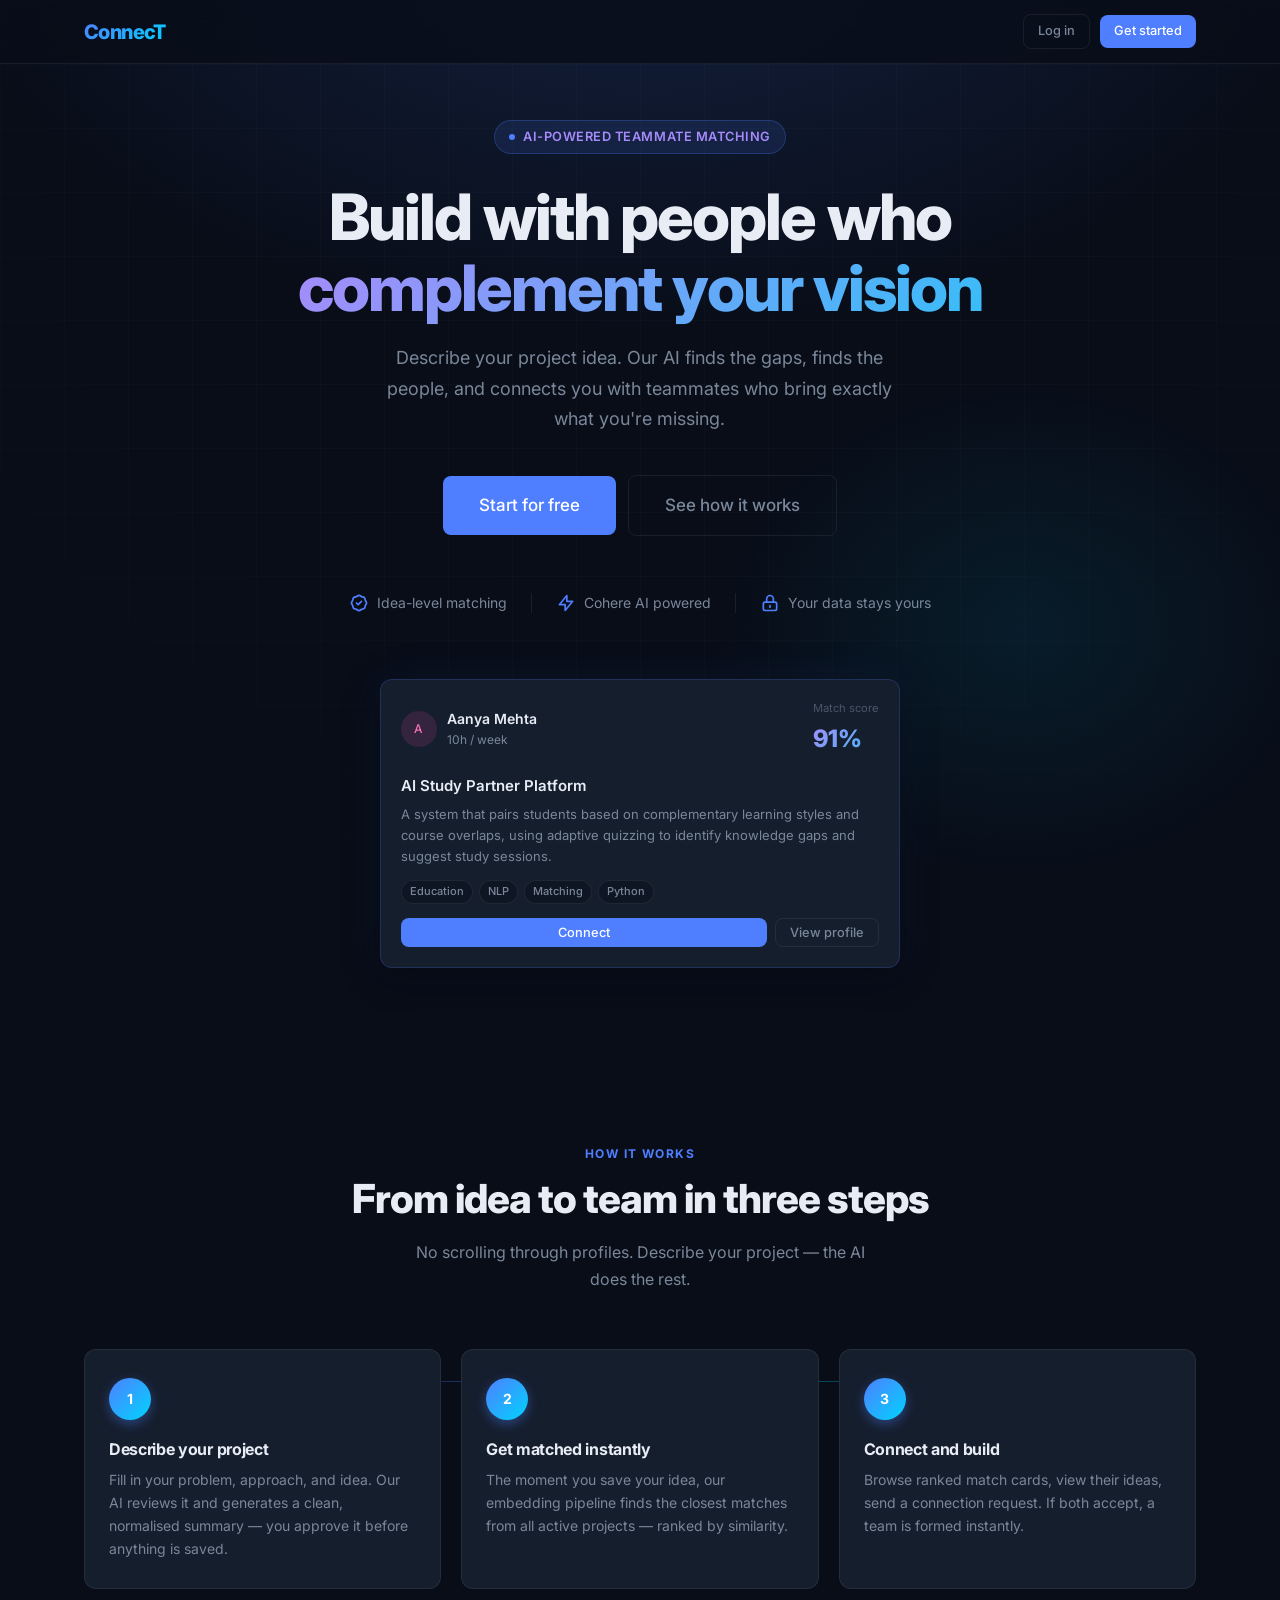
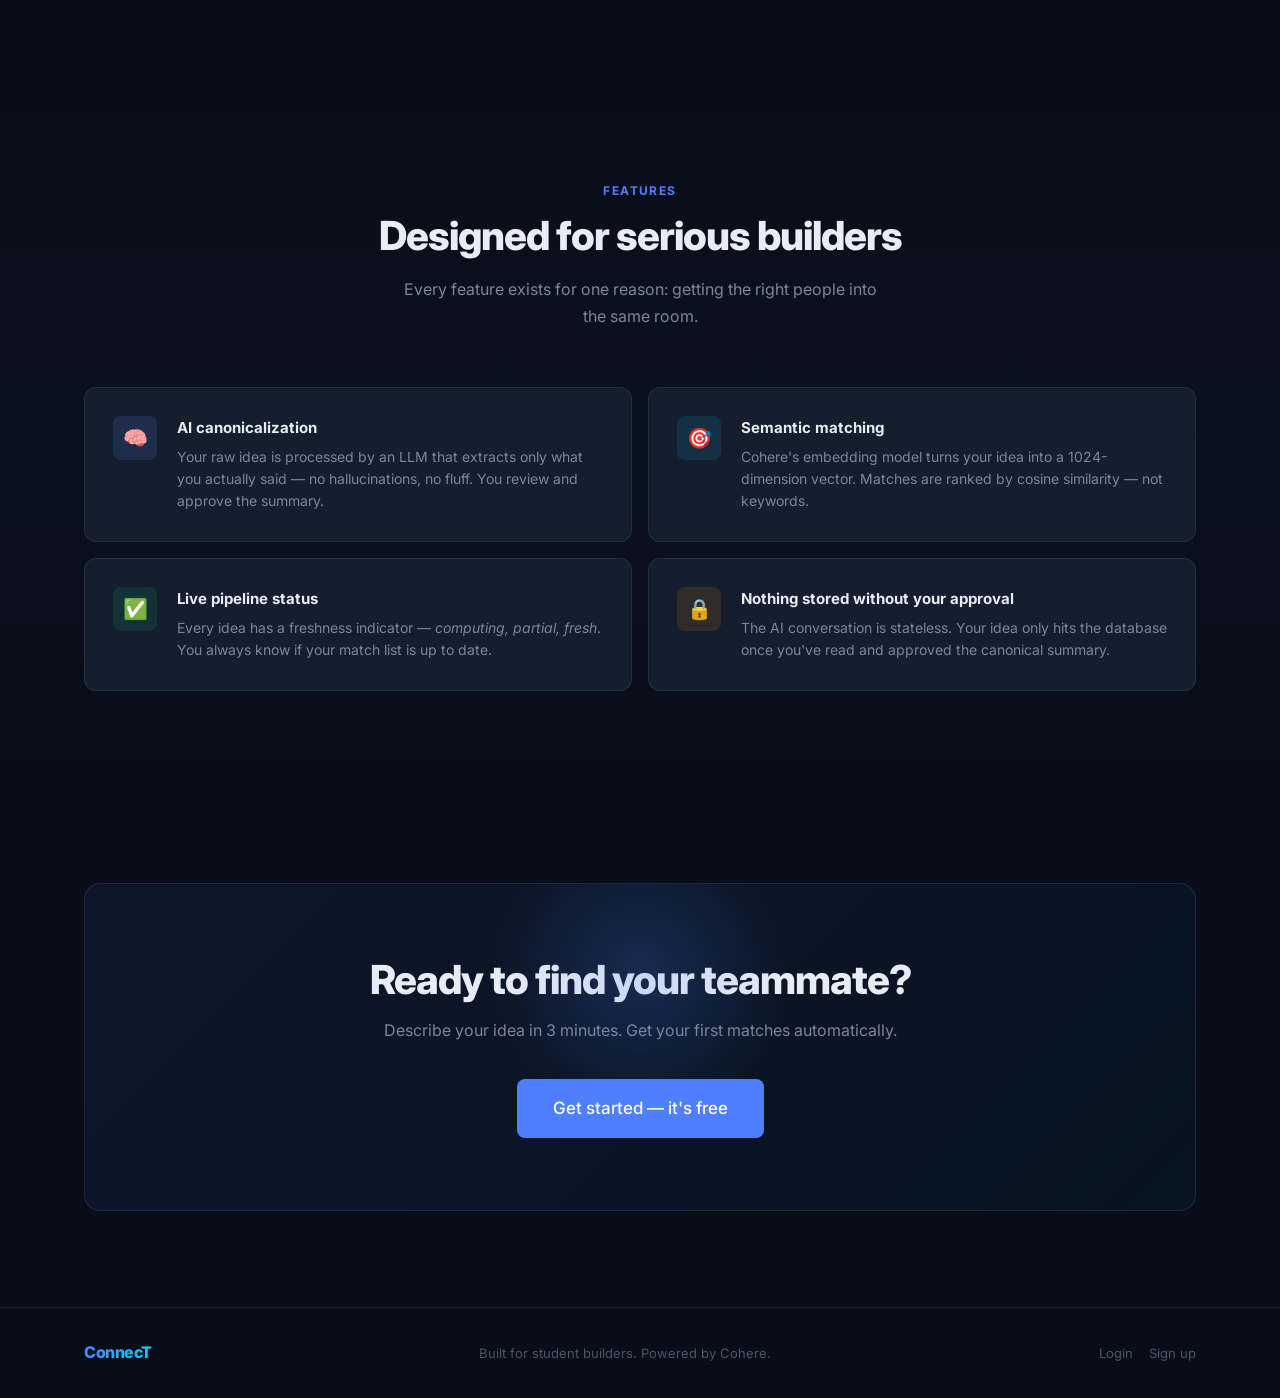
==== commit c6f47cab: "UI Redesign: Modernize components, update dashboard, ideas, teams and profile grid layouts, fix sema" ====
--- a/frontend/index.html
+++ b/frontend/index.html
@@ -3,239 +3,644 @@
 <head>
   <meta charset="UTF-8">
   <meta name="viewport" content="width=device-width, initial-scale=1.0">
-  <title>ConnecT - Build Better Teams</title>
-  <meta name="description" content="ConnecT helps students find collaborators around shared ideas, compatible skills, and realistic commitments.">
-  <link rel="stylesheet" href="styles/main.css">
+  <title>ConnecT — Find Your Perfect Teammate</title>
+  <meta name="description" content="AI-powered teammate matching for student builders. Describe your project, get matched with people who complement your skills.">
+  <link rel="stylesheet" href="styles/main.css?v=1779872581654">
   <style>
-    /* Specific Home Page Overrides to match Screenshot */
-    body {
-      background: #0a0a0a;
-      color: #fafafa;
-    }
-    
-    .landing-hero {
-      min-height: 80vh;
-      display: flex;
-      flex-direction: column;
-      align-items: center;
-      justify-content: center;
+    /* ── HERO ──────────────────────────────────────────── */
+    .hero {
+      min-height: 100vh;
+      display: flex;
+      align-items: center;
+      position: relative;
+      overflow: hidden;
+      padding: 120px 0 80px;
+    }
+
+    .hero-bg {
+      position: absolute;
+      inset: 0;
+      background:
+        radial-gradient(ellipse 80% 60% at 50% -10%, rgba(79, 127, 255,0.18) 0%, transparent 70%),
+        radial-gradient(ellipse 40% 40% at 80% 60%, rgba(0,212,255,0.08) 0%, transparent 60%);
+    }
+
+    .hero-grid {
+      position: absolute;
+      inset: 0;
+      background-image:
+        linear-gradient(rgba(255,255,255,0.02) 1px, transparent 1px),
+        linear-gradient(90deg, rgba(255,255,255,0.02) 1px, transparent 1px);
+      background-size: 64px 64px;
+      mask-image: radial-gradient(ellipse 80% 80% at 50% 20%, black 40%, transparent 100%);
+    }
+
+    .hero-content {
+      position: relative;
+      z-index: 1;
       text-align: center;
-      position: relative;
-      background: radial-gradient(circle at center, rgba(30, 41, 59, 1) 0%, rgba(10, 10, 10, 1) 60%);
-      padding: var(--space-6) var(--space-3);
-    }
-
-    .particles {
-      position: absolute;
-      top: 0; left: 0; right: 0; bottom: 0;
-      background-image: radial-gradient(rgba(255, 255, 255, 0.1) 1px, transparent 1px);
-      background-size: 40px 40px;
-      opacity: 0.3;
-      pointer-events: none;
-    }
-
-    .hero-brand-mark {
-      width: 48px;
-      height: 48px;
+      max-width: 760px;
+      margin: 0 auto;
+    }
+
+    .hero-badge {
+      display: inline-flex;
+      align-items: center;
+      gap: 8px;
+      padding: 6px 14px;
+      background: rgba(79, 127, 255, 0.12);
+      border: 1px solid rgba(79, 127, 255, 0.25);
+      border-radius: var(--radius-full);
+      font-size: 0.8rem;
+      font-weight: 600;
+      color: #a78bfa;
+      margin-bottom: 28px;
+      letter-spacing: 0.04em;
+      text-transform: uppercase;
+    }
+
+    .hero-badge-dot {
+      width: 6px; height: 6px;
       background: var(--primary);
-      color: #fff;
-      display: inline-flex;
-      align-items: center;
-      justify-content: center;
-      border-radius: 12px;
-      font-size: 1.5rem;
+      border-radius: 50%;
+      animation: pulse 2s ease-in-out infinite;
+    }
+
+    .hero-title {
+      font-size: clamp(2.5rem, 6vw, 4rem);
       font-weight: 800;
-      margin-bottom: var(--space-4);
-      box-shadow: 0 0 20px rgba(249, 115, 22, 0.4);
-    }
-
-    .hero-title {
-      font-size: clamp(2.5rem, 6vw, 4.5rem);
       line-height: 1.1;
-      max-width: 800px;
-      margin-bottom: var(--space-3);
-      font-weight: 800;
-      letter-spacing: -0.02em;
+      letter-spacing: -0.03em;
+      margin-bottom: 20px;
+    }
+
+    .hero-title .line-2 {
+      background: var(--grad-text);
+      -webkit-background-clip: text;
+      -webkit-text-fill-color: transparent;
+      background-clip: text;
     }
 
     .hero-subtitle {
       font-size: 1.125rem;
       color: var(--text-secondary);
-      max-width: 600px;
-      margin-bottom: var(--space-5);
-      line-height: 1.6;
-    }
-
-    .hero-buttons {
-      display: flex;
-      gap: 16px;
+      line-height: 1.7;
+      max-width: 540px;
+      margin: 0 auto 40px;
+    }
+
+    .hero-actions {
+      display: flex;
+      align-items: center;
       justify-content: center;
-      position: relative;
-      z-index: 10;
-    }
-
-    .landing-section {
-      padding: var(--space-10) 0;
-      background: #121212;
-      border-top: 1px solid rgba(255, 255, 255, 0.05);
-    }
-
-    .section-header-center {
-      text-align: center;
-      margin-bottom: var(--space-6);
-    }
-
-    .section-header-center h2 {
-      font-size: 2.25rem;
-      margin-bottom: var(--space-1);
-    }
-
-    .section-header-center p {
+      gap: 12px;
+      flex-wrap: wrap;
+    }
+
+    .hero-social-proof {
+      margin-top: 56px;
+      display: flex;
+      align-items: center;
+      justify-content: center;
+      gap: 24px;
+      flex-wrap: wrap;
+    }
+
+    .proof-item {
+      display: flex;
+      align-items: center;
+      gap: 8px;
+      font-size: 0.875rem;
       color: var(--text-secondary);
-      font-size: 1.1rem;
+    }
+
+    .proof-icon {
+      width: 20px; height: 20px;
+      color: var(--primary);
+      flex-shrink: 0;
+    }
+
+    .proof-divider {
+      width: 1px; height: 20px;
+      background: var(--border);
+    }
+
+    /* ── HOW IT WORKS ─────────────────────────────────── */
+    .steps-section {
+      padding: 96px 0;
+      position: relative;
+    }
+
+    .section-label {
+      font-size: 0.75rem;
+      font-weight: 700;
+      letter-spacing: 0.12em;
+      text-transform: uppercase;
+      color: var(--primary);
+      margin-bottom: 12px;
+    }
+
+    .section-title {
+      font-size: clamp(1.75rem, 4vw, 2.5rem);
+      font-weight: 800;
+      letter-spacing: -0.025em;
+      margin-bottom: 16px;
+    }
+
+    .section-subtitle {
+      font-size: 1rem;
+      color: var(--text-secondary);
+      max-width: 480px;
+      margin: 0 auto;
+      line-height: 1.7;
+    }
+
+    .steps-grid {
+      display: grid;
+      grid-template-columns: repeat(3, 1fr);
+      gap: 20px;
+      margin-top: 56px;
+      position: relative;
+    }
+
+    /* connecting line */
+    .steps-grid::before {
+      content: '';
+      position: absolute;
+      top: 32px;
+      left: calc(16.66% + 10px);
+      right: calc(16.66% + 10px);
+      height: 1px;
+      background: linear-gradient(90deg, transparent, var(--primary), var(--accent), transparent);
+      opacity: 0.4;
+    }
+
+    .step-card {
+      background: var(--bg-card);
+      border: 1px solid var(--border);
+      border-radius: var(--radius-lg);
+      padding: 28px 24px;
+      position: relative;
+      transition: border-color var(--t-normal), transform var(--t-normal), box-shadow var(--t-normal);
+    }
+
+    .step-card:hover {
+      border-color: rgba(79, 127, 255,0.35);
+      transform: translateY(-4px);
+      box-shadow: var(--shadow-md), 0 0 30px rgba(79, 127, 255,0.1);
+    }
+
+    .step-number {
+      display: flex;
+      align-items: center;
+      justify-content: center;
+      width: 42px; height: 42px;
+      border-radius: 50%;
+      background: var(--grad-primary);
+      font-size: 0.875rem;
+      font-weight: 700;
+      color: #fff;
+      margin-bottom: 20px;
+      box-shadow: 0 4px 12px rgba(79, 127, 255,0.4);
+      position: relative;
+      z-index: 1;
+    }
+
+    .step-title {
+      font-size: 1rem;
+      font-weight: 700;
+      margin-bottom: 8px;
+    }
+
+    .step-description {
+      font-size: 0.875rem;
+      color: var(--text-secondary);
+      line-height: 1.65;
+    }
+
+    /* ── FEATURES ─────────────────────────────────────── */
+    .features-section {
+      padding: 96px 0;
+      background: linear-gradient(180deg, transparent 0%, rgba(79, 127, 255,0.03) 50%, transparent 100%);
     }
 
     .features-grid {
       display: grid;
-      grid-template-columns: repeat(auto-fit, minmax(240px, 1fr));
-      gap: var(--space-3);
-      padding: 0 var(--space-3);
-      max-width: 1100px;
+      grid-template-columns: repeat(2, 1fr);
+      gap: 16px;
+      margin-top: 56px;
+    }
+
+    .feature-card {
+      background: var(--bg-card);
+      border: 1px solid var(--border);
+      border-radius: var(--radius-lg);
+      padding: 28px;
+      display: flex;
+      gap: 20px;
+      transition: border-color var(--t-normal), background var(--t-normal);
+    }
+
+    .feature-card:hover {
+      border-color: rgba(79, 127, 255,0.25);
+      background: var(--bg-card-hover);
+    }
+
+    .feature-icon {
+      width: 44px; height: 44px;
+      border-radius: var(--radius-md);
+      display: flex;
+      align-items: center;
+      justify-content: center;
+      font-size: 1.25rem;
+      flex-shrink: 0;
+    }
+
+    .feature-icon-purple { background: rgba(79, 127, 255,0.15); }
+    .feature-icon-cyan   { background: rgba(0,212,255,0.1); }
+    .feature-icon-green  { background: rgba(16,185,129,0.12); }
+    .feature-icon-yellow { background: rgba(245,158,11,0.12); }
+
+    .feature-title {
+      font-size: 0.9375rem;
+      font-weight: 700;
+      margin-bottom: 6px;
+    }
+
+    .feature-description {
+      font-size: 0.875rem;
+      color: var(--text-secondary);
+      line-height: 1.6;
+    }
+
+    /* ── CTA SECTION ──────────────────────────────────── */
+    .cta-section {
+      padding: 96px 0;
+    }
+
+    .cta-card {
+      background: var(--grad-card);
+      border: 1px solid rgba(79, 127, 255,0.2);
+      border-radius: var(--radius-xl);
+      padding: 72px 48px;
+      text-align: center;
+      position: relative;
+      overflow: hidden;
+    }
+
+    .cta-card::before {
+      content: '';
+      position: absolute;
+      top: -60px; left: 50%;
+      transform: translateX(-50%);
+      width: 300px; height: 300px;
+      background: radial-gradient(circle, rgba(79, 127, 255,0.2) 0%, transparent 70%);
+      pointer-events: none;
+    }
+
+    .cta-title {
+      font-size: clamp(1.75rem, 4vw, 2.5rem);
+      font-weight: 800;
+      letter-spacing: -0.025em;
+      margin-bottom: 14px;
+    }
+
+    .cta-subtitle {
+      font-size: 1rem;
+      color: var(--text-secondary);
+      margin-bottom: 36px;
+    }
+
+    /* ── FOOTER ───────────────────────────────────────── */
+    .footer {
+      border-top: 1px solid var(--border);
+      padding: 32px 0;
+    }
+
+    .footer-content {
+      display: flex;
+      align-items: center;
+      justify-content: space-between;
+    }
+
+    .footer-text {
+      font-size: 0.8125rem;
+      color: var(--text-muted);
+    }
+
+    /* ── MOCK MATCH CARD (hero visual) ────────────────── */
+    .hero-visual {
+      position: relative;
+      margin-top: 64px;
+    }
+
+    .mock-card {
+      background: var(--bg-card);
+      border: 1px solid rgba(79, 127, 255,0.2);
+      border-radius: var(--radius-lg);
+      padding: 20px;
+      max-width: 520px;
       margin: 0 auto;
-    }
-
-    .feature-box {
-      background: rgba(255, 255, 255, 0.03);
-      border: 1px solid rgba(255, 255, 255, 0.05);
-      border-radius: 20px;
-      padding: var(--space-4);
-      text-align: center;
-      transition: transform 0.2s ease;
-    }
-
-    .feature-box:hover {
-      transform: translateY(-4px);
-      border-color: rgba(255, 255, 255, 0.1);
-      background: rgba(255, 255, 255, 0.05);
-    }
-
-    .feature-icon-wrapper {
-      width: 56px;
-      height: 56px;
-      border-radius: 14px;
-      display: inline-flex;
-      align-items: center;
-      justify-content: center;
-      margin-bottom: var(--space-3);
-      color: white;
-    }
-
-    .icon-blue { background: #3b82f6; }
-    .icon-pink { background: #d946ef; }
-    .icon-green { background: #22c55e; }
-    .icon-orange { background: #ea580c; }
-
-    .feature-box h3 {
-      font-size: 1.125rem;
-      margin-bottom: 8px;
-    }
-
-    .feature-box p {
-      font-size: 0.9rem;
+      box-shadow: var(--shadow-lg), 0 0 40px rgba(79, 127, 255,0.12);
+    }
+
+    .mock-header {
+      display: flex;
+      align-items: center;
+      justify-content: space-between;
+      margin-bottom: 16px;
+    }
+
+    .mock-user {
+      display: flex;
+      align-items: center;
+      gap: 10px;
+    }
+
+    .mock-score {
+      font-size: 1.5rem;
+      font-weight: 800;
+      background: var(--grad-text);
+      -webkit-background-clip: text;
+      -webkit-text-fill-color: transparent;
+      background-clip: text;
+    }
+
+    .mock-idea-title {
+      font-weight: 600;
+      font-size: 0.9375rem;
+      margin-bottom: 6px;
+    }
+
+    .mock-idea-text {
+      font-size: 0.8125rem;
       color: var(--text-secondary);
-      line-height: 1.5;
-    }
-
-    /* Arrow icon for buttons */
-    .arrow-icon {
-      width: 16px;
-      height: 16px;
-    }
-
+      line-height: 1.6;
+      margin-bottom: 14px;
+    }
+
+    .mock-tags {
+      display: flex;
+      gap: 6px;
+      flex-wrap: wrap;
+    }
+
+    .mock-tag {
+      padding: 3px 10px;
+      background: rgba(79, 127, 255,0.12);
+      color: #a78bfa;
+      border-radius: var(--radius-full);
+      font-size: 0.75rem;
+      font-weight: 500;
+    }
+
+    @media (max-width: 768px) {
+      .steps-grid { grid-template-columns: 1fr; }
+      .steps-grid::before { display: none; }
+      .features-grid { grid-template-columns: 1fr; }
+      .cta-card { padding: 48px 24px; }
+      .footer-content { flex-direction: column; gap: 12px; text-align: center; }
+    }
   </style>
 </head>
 <body>
 
-  <main>
-    <section class="landing-hero">
-      <div class="particles"></div>
-      
-      <div class="hero-brand-mark">C</div>
-      <h1 class="hero-title">ConnecT — your idea space.<br>Your ideal teammates.</h1>
-      
-      <div class="hero-buttons">
-        <a href="signup.html" class="btn btn-primary btn-xl">
-          Get Started
-          <svg class="arrow-icon" fill="none" stroke="currentColor" viewBox="0 0 24 24" xmlns="http://www.w3.org/2000/svg"><path stroke-linecap="round" stroke-linejoin="round" stroke-width="2" d="M14 5l7 7m0 0l-7 7m7-7H3"></path></svg>
-        </a>
-        <a href="login.html" class="btn btn-ghost btn-xl" style="background: rgba(255,255,255,0.05); border-color: rgba(255,255,255,0.1);">Sign In</a>
-      </div>
-    </section>
-
-    <section class="landing-section">
-      <div class="container">
-        <div class="section-header-center">
-          <h2>Everything You Need</h2>
-          <p>Built with modern features to make team finding effortless</p>
-        </div>
-
-        <div class="features-grid" style="grid-template-columns: repeat(2, minmax(240px, 1fr)); max-width: 600px;">
-          <div class="feature-box">
-            <div class="feature-icon-wrapper icon-blue">
-              <svg width="24" height="24" fill="none" stroke="currentColor" stroke-width="2" viewBox="0 0 24 24"><path stroke-linecap="round" stroke-linejoin="round" d="M17 20h5v-2a3 3 0 00-5.356-1.857M17 20H7m10 0v-2c0-.656-.126-1.283-.356-1.857M7 20H2v-2a3 3 0 015.356-1.857M7 20v-2c0-.656.126-1.283.356-1.857m0 0a5.002 5.002 0 019.288 0M15 7a3 3 0 11-6 0 3 3 0 016 0zm6 3a2 2 0 11-4 0 2 2 0 014 0zM7 10a2 2 0 11-4 0 2 2 0 014 0z"></path></svg>
+<!-- ── NAVBAR ──── -->
+<nav class="navbar" id="navbar">
+  <div class="container">
+    <a href="index.html" class="nav-logo">ConnecT</a>
+    <div class="nav-actions">
+      <a href="login.html" class="btn btn-ghost btn-sm">Log in</a>
+      <a href="signup.html" class="btn btn-primary btn-sm">Get started</a>
+    </div>
+  </div>
+</nav>
+
+<!-- ── HERO ──── -->
+<section class="hero">
+  <div class="hero-bg"></div>
+  <div class="hero-grid"></div>
+
+  <div class="container">
+    <div class="hero-content slide-up">
+
+      <div class="hero-badge">
+        <span class="hero-badge-dot"></span>
+        AI-powered teammate matching
+      </div>
+
+      <h1 class="hero-title">
+        Build with people who<br>
+        <span class="line-2">complement your vision</span>
+      </h1>
+
+      <p class="hero-subtitle">
+        Describe your project idea. Our AI finds the gaps, finds the people,
+        and connects you with teammates who bring exactly what you're missing.
+      </p>
+
+      <div class="hero-actions">
+        <a href="signup.html" class="btn btn-primary btn-xl">Start for free</a>
+        <a href="#how-it-works" class="btn btn-ghost btn-xl">See how it works</a>
+      </div>
+
+      <div class="hero-social-proof">
+        <div class="proof-item">
+          <svg class="proof-icon" fill="none" viewBox="0 0 24 24" stroke="currentColor" stroke-width="2">
+            <path stroke-linecap="round" stroke-linejoin="round" d="M9 12l2 2 4-4M7.835 4.697a3.42 3.42 0 001.946-.806 3.42 3.42 0 014.438 0 3.42 3.42 0 001.946.806 3.42 3.42 0 013.138 3.138 3.42 3.42 0 00.806 1.946 3.42 3.42 0 010 4.438 3.42 3.42 0 00-.806 1.946 3.42 3.42 0 01-3.138 3.138 3.42 3.42 0 00-1.946.806 3.42 3.42 0 01-4.438 0 3.42 3.42 0 00-1.946-.806 3.42 3.42 0 01-3.138-3.138 3.42 3.42 0 00-.806-1.946 3.42 3.42 0 010-4.438 3.42 3.42 0 00.806-1.946 3.42 3.42 0 013.138-3.138z" />
+          </svg>
+          Idea-level matching
+        </div>
+        <div class="proof-divider"></div>
+        <div class="proof-item">
+          <svg class="proof-icon" fill="none" viewBox="0 0 24 24" stroke="currentColor" stroke-width="2">
+            <path stroke-linecap="round" stroke-linejoin="round" d="M13 10V3L4 14h7v7l9-11h-7z" />
+          </svg>
+          Cohere AI powered
+        </div>
+        <div class="proof-divider"></div>
+        <div class="proof-item">
+          <svg class="proof-icon" fill="none" viewBox="0 0 24 24" stroke="currentColor" stroke-width="2">
+            <path stroke-linecap="round" stroke-linejoin="round" d="M12 15v2m-6 4h12a2 2 0 002-2v-6a2 2 0 00-2-2H6a2 2 0 00-2 2v6a2 2 0 002 2zm10-10V7a4 4 0 00-8 0v4h8z" />
+          </svg>
+          Your data stays yours
+        </div>
+      </div>
+    </div>
+
+    <!-- Mock match card -->
+    <div class="hero-visual fade-in">
+      <div class="mock-card">
+        <div class="mock-header">
+          <div class="mock-user">
+            <div class="avatar avatar-36 av-pink">A</div>
+            <div>
+              <div style="font-weight:600;font-size:0.875rem">Aanya Mehta</div>
+              <div style="font-size:0.75rem;color:var(--text-secondary)">10h / week</div>
             </div>
-            <h3>Team Management</h3>
-            <p>Create and manage teams of 3-4 members with automatic PBL rule enforcement</p>
           </div>
-
-          <div class="feature-box">
-            <div class="feature-icon-wrapper icon-pink">
-              <svg width="24" height="24" fill="none" stroke="currentColor" stroke-width="2" viewBox="0 0 24 24"><path stroke-linecap="round" stroke-linejoin="round" d="M21 13.255A23.931 23.931 0 0112 15c-3.183 0-6.22-.62-9-1.745M16 6V4a2 2 0 00-2-2h-4a2 2 0 00-2 2v2m4 6h.01M5 20h14a2 2 0 002-2V8a2 2 0 00-2-2H5a2 2 0 00-2 2v10a2 2 0 002 2z"></path></svg>
-            </div>
-            <h3>Smart Recruitment</h3>
-            <p>Post openings, review applications, and find the perfect teammates</p>
+          <div>
+            <div style="font-size:0.7rem;color:var(--text-muted);margin-bottom:2px;text-align:right">Match score</div>
+            <div class="mock-score">91%</div>
           </div>
         </div>
-      </div>
-    </section>
-
-    <section class="landing-section" style="padding-top: 0; padding-bottom: 80px;">
-      <div class="container">
-         <div class="section-header-center">
-            <h2 style="font-size: 1.8rem; margin-top: var(--space-5);">How It Works</h2>
-            <p>Get started in minutes</p>
-         </div>
-         <div style="background: rgba(255,255,255,0.02); max-width: 600px; margin: 0 auto; border: 1px solid rgba(255,255,255,0.05); padding: var(--space-4); border-radius: 12px; display: flex; flex-direction: column; gap: 16px;">
-            <div style="display: flex; align-items: center; gap: 16px;">
-              <div style="width: 32px; height: 32px; background: rgba(255,255,255,0.1); border-radius: 50%; display: flex; justify-content: center; align-items: center; font-weight: bold;">1</div>
-              <strong style="flex: 1;">Sign Up & Verify</strong>
-              <svg style="color: var(--success); width: 20px;" fill="none" stroke="currentColor" viewBox="0 0 24 24"><path stroke-linecap="round" stroke-linejoin="round" stroke-width="2" d="M5 13l4 4L19 7"></path></svg>
-            </div>
-            <div style="height: 1px; background: rgba(255,255,255,0.05); margin: 8px 0;"></div>
-            <div style="display: flex; align-items: center; gap: 16px;">
-              <div style="width: 32px; height: 32px; background: rgba(255,255,255,0.1); border-radius: 50%; display: flex; justify-content: center; align-items: center; font-weight: bold;">2</div>
-              <strong style="flex: 1;">Complete Your Profile</strong>
-              <svg style="color: var(--success); width: 20px;" fill="none" stroke="currentColor" viewBox="0 0 24 24"><path stroke-linecap="round" stroke-linejoin="round" stroke-width="2" d="M5 13l4 4L19 7"></path></svg>
-            </div>
-            <div style="height: 1px; background: rgba(255,255,255,0.05); margin: 8px 0;"></div>
-            <div style="display: flex; align-items: center; gap: 16px;">
-              <div style="width: 32px; height: 32px; background: rgba(255,255,255,0.1); border-radius: 50%; display: flex; justify-content: center; align-items: center; font-weight: bold;">3</div>
-              <strong style="flex: 1;">Create or Join a Team</strong>
-              <svg style="color: var(--success); width: 20px;" fill="none" stroke="currentColor" viewBox="0 0 24 24"><path stroke-linecap="round" stroke-linejoin="round" stroke-width="2" d="M5 13l4 4L19 7"></path></svg>
-            </div>
-         </div>
-      </div>
-    </section>
-  </main>
-
-  <footer style="background: #0a0a0a; border-top: 1px solid rgba(255,255,255,0.05); padding: 40px 0; text-align: center; color: rgba(255,255,255,0.5); font-size: 0.9rem;">
-    <div class="container">
-      <div style="display: flex; align-items: center; justify-content: center; gap: 12px; margin-bottom: 16px;">
-        <div style="width: 24px; height: 24px; border-radius: 6px; background: var(--accent-gradient); display: inline-flex; justify-content: center; align-items: center; font-weight: bold; color: white; font-size: 0.8rem;">C</div>
-        <strong>ConnecT</strong>
-      </div>
-      <p>&copy; 2026 ConnecT. Built for GEHU Students.</p>
-    </div>
-  </footer>
+        <div class="mock-idea-title">AI Study Partner Platform</div>
+        <div class="mock-idea-text">
+          A system that pairs students based on complementary learning styles and course overlaps,
+          using adaptive quizzing to identify knowledge gaps and suggest study sessions.
+        </div>
+        <div class="mock-tags">
+          <span class="tag tag-default">Education</span>
+          <span class="tag tag-default">NLP</span>
+          <span class="tag tag-default">Matching</span>
+          <span class="tag tag-default">Python</span>
+        </div>
+        <div style="display:flex;gap:8px;margin-top:14px">
+          <button class="btn btn-primary btn-sm w-full">Connect</button>
+          <button class="btn btn-ghost btn-sm">View profile</button>
+        </div>
+      </div>
+    </div>
+  </div>
+</section>
+
+<!-- ── HOW IT WORKS ──── -->
+<section class="steps-section" id="how-it-works">
+  <div class="container">
+    <div class="text-center">
+      <div class="section-label">How it works</div>
+      <h2 class="section-title">From idea to team in three steps</h2>
+      <p class="section-subtitle">
+        No scrolling through profiles. Describe your project — the AI does the rest.
+      </p>
+    </div>
+
+    <div class="steps-grid stagger">
+      <div class="step-card slide-up">
+        <div class="step-number">1</div>
+        <h3 class="step-title">Describe your project</h3>
+        <p class="step-description">
+          Fill in your problem, approach, and idea. Our AI reviews it and generates a clean,
+          normalised summary — you approve it before anything is saved.
+        </p>
+      </div>
+
+      <div class="step-card slide-up">
+        <div class="step-number">2</div>
+        <h3 class="step-title">Get matched instantly</h3>
+        <p class="step-description">
+          The moment you save your idea, our embedding pipeline finds the closest matches
+          from all active projects — ranked by similarity.
+        </p>
+      </div>
+
+      <div class="step-card slide-up">
+        <div class="step-number">3</div>
+        <h3 class="step-title">Connect and build</h3>
+        <p class="step-description">
+          Browse ranked match cards, view their ideas, send a connection request.
+          If both accept, a team is formed instantly.
+        </p>
+      </div>
+    </div>
+  </div>
+</section>
+
+<!-- ── FEATURES ──── -->
+<section class="features-section" id="features">
+  <div class="container">
+    <div class="text-center">
+      <div class="section-label">Features</div>
+      <h2 class="section-title">Designed for serious builders</h2>
+      <p class="section-subtitle">
+        Every feature exists for one reason: getting the right people into the same room.
+      </p>
+    </div>
+
+    <div class="features-grid stagger">
+      <div class="feature-card slide-up">
+        <div class="feature-icon feature-icon-purple">🧠</div>
+        <div>
+          <div class="feature-title">AI canonicalization</div>
+          <div class="feature-description">
+            Your raw idea is processed by an LLM that extracts only what you actually said —
+            no hallucinations, no fluff. You review and approve the summary.
+          </div>
+        </div>
+      </div>
+
+      <div class="feature-card slide-up">
+        <div class="feature-icon feature-icon-cyan">🎯</div>
+        <div>
+          <div class="feature-title">Semantic matching</div>
+          <div class="feature-description">
+            Cohere's embedding model turns your idea into a 1024-dimension vector.
+            Matches are ranked by cosine similarity — not keywords.
+          </div>
+        </div>
+      </div>
+
+      <div class="feature-card slide-up">
+        <div class="feature-icon feature-icon-green">✅</div>
+        <div>
+          <div class="feature-title">Live pipeline status</div>
+          <div class="feature-description">
+            Every idea has a freshness indicator — <em>computing, partial, fresh</em>.
+            You always know if your match list is up to date.
+          </div>
+        </div>
+      </div>
+
+      <div class="feature-card slide-up">
+        <div class="feature-icon feature-icon-yellow">🔒</div>
+        <div>
+          <div class="feature-title">Nothing stored without your approval</div>
+          <div class="feature-description">
+            The AI conversation is stateless. Your idea only hits the database
+            once you've read and approved the canonical summary.
+          </div>
+        </div>
+      </div>
+    </div>
+  </div>
+</section>
+
+<!-- ── CTA ──── -->
+<section class="cta-section">
+  <div class="container">
+    <div class="cta-card">
+      <h2 class="cta-title">Ready to find your teammate?</h2>
+      <p class="cta-subtitle">Describe your idea in 3 minutes. Get your first matches automatically.</p>
+      <a href="signup.html" class="btn btn-primary btn-xl">Get started — it's free</a>
+    </div>
+  </div>
+</section>
+
+<!-- ── FOOTER ──── -->
+<footer class="footer">
+  <div class="container">
+    <div class="footer-content">
+      <span class="nav-logo" style="font-size:1rem">ConnecT</span>
+      <span class="footer-text">Built for student builders. Powered by Cohere.</span>
+      <div style="display:flex;gap:16px">
+        <a href="login.html" style="font-size:0.8125rem;color:var(--text-muted)">Login</a>
+        <a href="signup.html" style="font-size:0.8125rem;color:var(--text-muted)">Sign up</a>
+      </div>
+    </div>
+  </div>
+</footer>
+
+<script>
+  // Subtle nav background on scroll
+  const navbar = document.getElementById('navbar');
+  window.addEventListener('scroll', () => {
+    if (window.scrollY > 20) {
+      navbar.style.background = 'rgba(8,13,24,0.95)';
+    } else {
+      navbar.style.background = 'rgba(8,13,24,0.8)';
+    }
+  });
+</script>
+
 </body>
 </html>
--- a/frontend/styles/main.css
+++ b/frontend/styles/main.css
@@ -1,712 +1,485 @@
-@import url('https://fonts.googleapis.com/css2?family=Inter:wght@400;500;600;700;800&family=Outfit:wght@400;500;600;700;800;900&display=swap');
-
+/* ============================================================
+   CONNECT — DESIGN SYSTEM
+   Import this in every page.
+   ============================================================ */
+
+@import url('https://fonts.googleapis.com/css2?family=Inter:wght@300;400;500;600;700;800&display=swap');
+
+/* ── TOKENS ─────────────────────────────────────────────── */
 :root {
-  color-scheme: dark;
-  --bg-canvas: #0a0a0a;
-  --bg-muted: #121212;
-  --bg-surface: #101010;
-  --bg-surface-strong: #171717;
-  --bg-elevated: #262626;
-  --bg-contrast: #ffffff;
-  --bg-contrast-soft: #f5f5f5;
-  --bg-accent-soft: rgba(249, 115, 22, 0.1);
-  --bg-accent-strong: #f97316;
-  --bg-accent-alt: #ea580c;
-  --text-primary: #f5f5f5;
-  --text-secondary: #a3a3a3;
-  --text-muted: #737373;
-  --text-inverse: #0a0a0a;
-  --text-accent: #f97316;
-  --border: rgba(255, 255, 255, 0.08);
-  --border-strong: rgba(255, 255, 255, 0.15);
-  --border-contrast: rgba(0, 0, 0, 0.8);
-  --border-focus: rgba(249, 115, 22, 0.4);
-  --primary: #f97316;
-  --primary-strong: #ea580c;
-  --secondary: #262626;
-  --accent: #f97316;
-  --accent-soft: rgba(249, 115, 22, 0.15);
-  --success: #10b981;
-  --warning: #f59e0b;
-  --danger: #ef4444;
-  --success-bg: rgba(16, 185, 129, 0.15);
-  --warning-bg: rgba(245, 158, 11, 0.15);
-  --danger-bg: rgba(239, 68, 68, 0.15);
-  --info-bg: rgba(249, 115, 22, 0.1);
-  --hero-gradient:
-    radial-gradient(circle at top center, rgba(249, 115, 22, 0.08), transparent 45%),
-    linear-gradient(180deg, rgba(10, 10, 10, 0), rgba(10, 10, 10, 1));
-  --card-gradient: linear-gradient(180deg, #18181b, #121212);
-  --accent-gradient: linear-gradient(135deg, #fb923c 0%, #f97316 100%);
-  --accent-gradient-soft: linear-gradient(135deg, rgba(251, 146, 60, 0.15), rgba(249, 115, 22, 0.15));
-  --font-sans: 'Outfit', 'Inter', system-ui, sans-serif;
-  --h1: clamp(2.75rem, 7vw, 5.5rem);
-  --h2: clamp(2rem, 4.5vw, 3.5rem);
-  --h3: clamp(1.5rem, 3vw, 2.25rem);
-  --h4: 1.5rem;
-  --h5: 1.125rem;
-  --h6: 0.95rem;
-  --body-lg: 1.125rem;
-  --body: 1rem;
-  --body-sm: 0.875rem;
-  --body-xs: 0.75rem;
-  --space-1: 8px;
-  --space-2: 16px;
-  --space-3: 24px;
-  --space-4: 32px;
-  --space-5: 40px;
-  --space-6: 48px;
-  --space-7: 56px;
-  --space-8: 64px;
-  --space-9: 72px;
-  --space-10: 80px;
-  --space-12: 96px;
-  --radius-sm: 10px;
-  --radius-md: 16px;
-  --radius-lg: 24px;
-  --radius-xl: 32px;
-  --radius-pill: 999px;
-  --shadow-xs: 0 1px 2px rgba(20, 22, 20, 0.04);
-  --shadow-sm: 0 8px 24px rgba(20, 22, 20, 0.06);
-  --shadow-md: 0 18px 40px rgba(20, 22, 20, 0.08);
-  --shadow-lg: 0 30px 70px rgba(20, 22, 20, 0.12);
-  --shadow-focus: 0 0 0 4px rgba(35, 76, 207, 0.12);
-  --container: 1240px;
-  --sidebar-width: 272px;
-  --topbar-height: 80px;
-  --t-fast: 150ms ease;
-  --t-normal: 220ms ease;
-  --t-slow: 300ms ease;
-}
-
-*,
-*::before,
-*::after {
-  box-sizing: border-box;
-}
-
-html {
-  font-size: 16px;
-  scroll-behavior: smooth;
-}
+  /* Backgrounds */
+  --bg-base:       #080d18;
+  --bg-surface:    #0f1623;
+  --bg-card:       #151e2d;
+  --bg-card-hover: #1c2840;
+  --bg-input:      #0f1623;
+
+  /* Borders */
+  --border:        rgba(255, 255, 255, 0.07);
+  --border-focus:  rgba(79, 127, 255, 0.6);
+
+  /* Brand (UI Redesign) */
+  --brand:        #4F7FFF;
+  --brand-light:  #1A2B5E;
+  --brand-border: rgba(79, 127, 255, 0.26);
+  --primary:      var(--brand);
+  --primary-dark: #3b6de8;
+  --primary-glow: rgba(79, 127, 255, 0.25);
+  --accent:       #00d4ff;
+  --accent-glow:  rgba(0, 212, 255, 0.2);
+
+  /* Gradient */
+  --grad-primary: linear-gradient(135deg, #4F7FFF 0%, #00d4ff 100%);
+  --grad-text:    linear-gradient(135deg, #a78bfa 0%, #38bdf8 100%);
+  --grad-card:    linear-gradient(135deg, rgba(79,127,255,0.08) 0%, rgba(0,212,255,0.04) 100%);
+
+  /* Semantic fills (Dark Mode equivalents) */
+  --fill-blue:    rgba(59, 130, 246, 0.15);  --text-blue:    #60a5fa;
+  --fill-purple:  rgba(139, 92, 246, 0.15);  --text-purple:  #a78bfa;
+  --fill-green:   rgba(16, 185, 129, 0.15);  --text-green:   #34d399;
+  --fill-amber:   rgba(245, 158, 11, 0.15);  --text-amber:   #fbbf24;
+  --fill-pink:    rgba(236, 72, 153, 0.15);  --text-pink:    #f472b6;
+  --fill-red:     rgba(239, 68, 68, 0.15);   --text-red:     #f87171;
+  --border-red:   rgba(239, 68, 68, 0.3);
+
+  /* Score colors */
+  --score-high:   #22c55e;
+  --score-mid:    #f59e0b;
+  --score-low:    #94a3b8;
+
+  /* Old Text & Status (keeping for fallback) */
+  --text-primary:   #e8edf5;
+  --text-secondary: #7a8799;
+  --text-muted:     #4a5568;
+  --green:         var(--score-high);
+  --green-bg:      var(--fill-green);
+  --yellow:        var(--score-mid);
+  --yellow-bg:     var(--fill-amber);
+  --red:           var(--text-red);
+  --red-bg:        var(--fill-red);
+  --blue:          var(--text-blue);
+  --blue-bg:       var(--fill-blue);
+
+  /* Spacing */
+  --radius-sm:  6px;
+  --radius-md:  8px;
+  --radius-lg:  12px;
+  --radius-xl:  16px;
+  --radius-full: 9999px;
+
+  /* Shadows */
+  --shadow-sm:  0 1px 3px rgba(0,0,0,0.4);
+  --shadow-md:  0 4px 16px rgba(0,0,0,0.5);
+  --shadow-lg:  0 8px 32px rgba(0,0,0,0.6);
+  --shadow-glow: 0 0 24px rgba(79, 127, 255, 0.3);
+
+  /* Transitions */
+  --t-fast:   0.15s ease;
+  --t-normal: 0.25s ease;
+  --t-slow:   0.4s ease;
+}
+
+/* ── RESET ───────────────────────────────────────────────── */
+*, *::before, *::after { box-sizing: border-box; margin: 0; padding: 0; }
+
+html { scroll-behavior: smooth; font-size: 16px; }
 
 body {
-  margin: 0;
+  font-family: 'Inter', system-ui, sans-serif;
+  background-color: var(--bg-base);
+  color: var(--text-primary);
+  line-height: 1.6;
+  -webkit-font-smoothing: antialiased;
   min-height: 100vh;
-  font-family: var(--font-sans);
-  font-size: var(--body);
-  line-height: 1.6;
-  background:
-    linear-gradient(180deg, rgba(168, 85, 247, 0.05), rgba(9, 9, 11, 0) 28%),
-    var(--bg-canvas);
+}
+
+a { color: inherit; text-decoration: none; }
+img { max-width: 100%; display: block; }
+ul { list-style: none; }
+
+/* ── SCROLLBAR ──────────────────────────────────────────── */
+::-webkit-scrollbar { width: 6px; }
+::-webkit-scrollbar-track { background: var(--bg-surface); }
+::-webkit-scrollbar-thumb { background: var(--border); border-radius: 3px; }
+::-webkit-scrollbar-thumb:hover { background: var(--text-muted); }
+
+/* ── TYPOGRAPHY ──────────────────────────────────────────── */
+h1, h2, h3, h4, h5 { font-weight: 500; line-height: 1.2; letter-spacing: -0.02em; }
+
+.text-gradient {
+  background: var(--text-primary);
+  -webkit-background-clip: text;
+  -webkit-text-fill-color: transparent;
+  background-clip: text;
+}
+
+.text-xs  { font-size: 0.75rem; }
+.text-sm  { font-size: 0.875rem; }
+.text-md  { font-size: 1rem; }
+.text-lg  { font-size: 1.125rem; }
+.text-xl  { font-size: 1.25rem; }
+.text-2xl { font-size: 1.5rem; }
+.text-3xl { font-size: 1.875rem; }
+.text-4xl { font-size: 2.25rem; }
+.text-5xl { font-size: 3rem; }
+
+.weight-400 { font-weight: 400; }
+.weight-500 { font-weight: 500; }
+.weight-600 { font-weight: 500; }
+.weight-700 { font-weight: 500; }
+
+.color-secondary { color: var(--text-secondary); }
+.color-muted     { color: var(--text-muted); }
+.color-primary   { color: var(--primary); }
+.color-accent    { color: var(--accent); }
+
+/* ── LAYOUT ─────────────────────────────────────────────── */
+.container {
+  max-width: 1160px;
+  margin: 0 auto;
+  padding: 0 24px;
+}
+
+.container-sm {
+  max-width: 640px;
+  margin: 0 auto;
+  padding: 0 24px;
+}
+
+.section { padding: 96px 0; }
+.section-sm { padding: 64px 0; }
+
+.flex { display: flex; }
+.flex-col { flex-direction: column; }
+.items-center { align-items: center; }
+.items-start { align-items: flex-start; }
+.justify-center { justify-content: center; }
+.justify-between { justify-content: space-between; }
+.gap-4  { gap: 4px; }
+.gap-8  { gap: 8px; }
+.gap-12 { gap: 12px; }
+.gap-16 { gap: 16px; }
+.gap-24 { gap: 24px; }
+.gap-32 { gap: 32px; }
+.gap-48 { gap: 48px; }
+
+.grid { display: grid; }
+.grid-2 { grid-template-columns: repeat(2, 1fr); }
+.grid-3 { grid-template-columns: repeat(3, 1fr); }
+.grid-4 { grid-template-columns: repeat(4, 1fr); }
+
+.w-full { width: 100%; }
+.text-center { text-align: center; }
+
+/* ── NAVBAR ─────────────────────────────────────────────── */
+.navbar {
+  position: fixed;
+  top: 0; left: 0; right: 0;
+  z-index: 100;
+  height: 64px;
+  display: flex;
+  align-items: center;
+  background: rgba(8, 13, 24, 0.8);
+  backdrop-filter: blur(20px);
+  -webkit-backdrop-filter: blur(20px);
+  border-bottom: 1px solid var(--border);
+  transition: background var(--t-normal);
+}
+
+.navbar .container {
+  display: flex;
+  align-items: center;
+  justify-content: space-between;
+  width: 100%;
+}
+
+.nav-logo {
+  font-size: 1.25rem;
+  font-weight: 800;
+  letter-spacing: -0.03em;
+  background: var(--grad-primary);
+  -webkit-background-clip: text;
+  -webkit-text-fill-color: transparent;
+  background-clip: text;
+}
+
+.nav-links {
+  display: flex;
+  align-items: center;
+  gap: 8px;
+}
+
+.nav-link {
+  padding: 6px 14px;
+  border-radius: var(--radius-md);
+  font-size: 0.875rem;
+  font-weight: 500;
+  color: var(--text-secondary);
+  transition: color var(--t-fast), background var(--t-fast);
+}
+
+.nav-link:hover {
   color: var(--text-primary);
-  -webkit-font-smoothing: antialiased;
-}
-
-body.modal-open {
-  overflow: hidden;
-}
-
-img,
-svg {
-  display: block;
-  max-width: 100%;
-}
-
-a {
-  color: inherit;
-  text-decoration: none;
-}
-
-button,
-input,
-textarea,
-select {
-  font: inherit;
-}
-
-button {
-  border: 0;
-  background: none;
-}
-
-input,
-textarea,
-select {
-  appearance: none;
-}
-
-ul,
-ol {
-  margin: 0;
-  padding: 0;
-  list-style: none;
-}
-
-::-webkit-scrollbar {
-  width: 10px;
-  height: 10px;
-}
-
-::-webkit-scrollbar-thumb {
-  background: rgba(23, 24, 22, 0.16);
-  border: 2px solid transparent;
-  border-radius: 999px;
-  background-clip: padding-box;
-}
-
-::-webkit-scrollbar-track {
-  background: transparent;
-}
-
-:focus-visible {
-  outline: none;
-  box-shadow: var(--shadow-focus);
-}
-
-.sr-only {
-  position: absolute;
-  width: 1px;
-  height: 1px;
-  padding: 0;
-  margin: -1px;
-  overflow: hidden;
-  clip: rect(0, 0, 0, 0);
-  white-space: nowrap;
-  border: 0;
-}
-
-h1,
-h2,
-h3,
-h4,
-h5,
-h6 {
-  margin: 0;
-  font-weight: 700;
-  line-height: 1.02;
-  letter-spacing: -0.04em;
-}
-
-h1 { font-size: var(--h1); }
-h2 { font-size: var(--h2); }
-h3 { font-size: var(--h3); }
-h4 { font-size: var(--h4); }
-h5 { font-size: var(--h5); }
-h6 { font-size: var(--h6); }
-
-p {
-  margin: 0;
-  color: var(--text-secondary);
-}
-
-.eyebrow {
-  display: inline-flex;
-  align-items: center;
-  gap: var(--space-1);
-  padding: 6px 12px;
-  border-radius: var(--radius-pill);
-  background: rgba(255, 255, 255, 0.05);
-  border: 1px solid var(--border);
-  font-size: 0.72rem;
-  font-weight: 700;
-  letter-spacing: 0.12em;
-  text-transform: uppercase;
-  color: var(--text-secondary);
-}
-
-.eyebrow-dot {
-  width: 8px;
-  height: 8px;
-  border-radius: 50%;
-  background: var(--primary);
-}
-
-.text-accent { color: var(--text-accent); }
-
-.text-gradient {
-  background: var(--accent-gradient);
-  -webkit-background-clip: text;
-  background-clip: text;
-  color: transparent;
-}
-
-.muted { color: var(--text-muted); }
-
-.container,
-.container-sm {
-  width: min(100% - 48px, var(--container));
-  margin: 0 auto;
-}
-
-.container-sm {
-  max-width: 760px;
-}
-
-.page-section {
-  padding: var(--space-12) 0;
-}
-
-.stack {
-  display: flex;
-  flex-direction: column;
-}
-
-.split {
-  display: flex;
-  align-items: center;
-  justify-content: space-between;
-  gap: var(--space-3);
-}
-
-.page-head {
-  display: flex;
-  align-items: end;
-  justify-content: space-between;
-  gap: var(--space-4);
-  margin-bottom: var(--space-5);
-  flex-wrap: wrap;
-}
-
-.page-head-copy {
-  max-width: 680px;
-}
-
-.page-title {
-  font-size: clamp(2rem, 4vw, 3.5rem);
-  margin-bottom: var(--space-2);
-}
-
-.page-subtitle {
-  max-width: 620px;
-  font-size: var(--body-lg);
-  line-height: 1.7;
-}
-
-.surface {
-  background: var(--bg-surface);
-  border: 1px solid var(--border);
-  backdrop-filter: blur(18px);
-}
-
-.card,
-.stat-card,
-.match-card,
-.idea-card,
-.team-card,
-.profile-section,
-.editor-panel,
-.quick-card,
-.team-row,
-.team-detail-panel,
-.profile-stat {
-  background: var(--card-gradient);
-  border: 1px solid var(--border);
-  box-shadow: var(--shadow-sm);
-}
-
-.card,
-.editor-panel,
-.profile-section,
-.team-detail-panel {
-  border-radius: var(--radius-lg);
-}
-
-.card {
-  padding: var(--space-4);
-}
-
-.card-hover,
-.match-card,
-.idea-card,
-.quick-card,
-.team-row,
-.stat-card,
-.profile-stat {
-  transition:
-    transform var(--t-normal),
-    box-shadow var(--t-normal),
-    border-color var(--t-normal),
-    background-color var(--t-normal);
-}
-
-.card-hover:hover,
-.match-card:hover,
-.idea-card:hover,
-.quick-card:hover,
-.team-row:hover,
-.stat-card:hover,
-.profile-stat:hover {
-  transform: translateY(-2px);
-  box-shadow: var(--shadow-md);
-  border-color: rgba(35, 76, 207, 0.16);
-}
-
-.card-glow {
-  background: linear-gradient(135deg, rgba(255, 255, 255, 0.96), rgba(244, 248, 255, 0.96));
-}
-
+  background: rgba(255,255,255,0.05);
+}
+
+.nav-link.active {
+  color: var(--text-primary);
+  background: rgba(79, 127, 255, 0.12);
+}
+
+.nav-actions {
+  display: flex;
+  align-items: center;
+  gap: 10px;
+}
+
+/* ── BUTTONS ─────────────────────────────────────────────── */
 .btn {
   display: inline-flex;
   align-items: center;
   justify-content: center;
-  gap: 10px;
-  min-height: 48px;
-  padding: 0 20px;
-  border-radius: 16px;
-  border: 1px solid transparent;
+  gap: 8px;
+  padding: 5px 13px;
+  border-radius: 8px;
+  font-family: 'Inter', sans-serif;
+  font-size: 12px;
+  font-weight: 500;
   cursor: pointer;
-  font-size: 0.94rem;
-  font-weight: 600;
-  letter-spacing: -0.01em;
-  transition:
-    transform var(--t-fast),
-    box-shadow var(--t-fast),
-    background-color var(--t-fast),
-    border-color var(--t-fast),
-    color var(--t-fast),
-    opacity var(--t-fast);
-  user-select: none;
-}
-
-.btn:hover { transform: translateY(-1px); }
-.btn:active { transform: translateY(0); }
-
-.btn:disabled,
-.btn[disabled] {
-  opacity: 0.55;
+  border: none;
+  outline: none;
+  transition: all var(--t-fast);
+  white-space: nowrap;
+  text-decoration: none;
+}
+
+.btn:disabled {
+  opacity: 0.5;
   cursor: not-allowed;
-  transform: none;
-}
-
+}
+
+/* Primary */
 .btn-primary {
-  color: var(--text-inverse);
-  background: var(--accent-gradient);
-  box-shadow: 0 14px 28px rgba(35, 76, 207, 0.18);
-}
-
-.btn-primary:hover {
-  box-shadow: 0 18px 34px rgba(35, 76, 207, 0.24);
-}
-
-.btn-secondary {
+  background: var(--brand);
+  color: #fff;
+}
+.btn-primary:hover:not(:disabled) {
+  background: #3b6de8;
+}
+
+/* Secondary / ghost */
+.btn-ghost {
+  background: transparent;
+  color: var(--text-secondary);
+  border: 0.5px solid var(--border);
+  padding: 5px 11px;
+}
+.btn-ghost:hover:not(:disabled) {
+  background: var(--brand-light);
   color: var(--text-primary);
-  background: rgba(226, 218, 203, 0.82);
-  border-color: var(--border);
-}
-
-.btn-secondary:hover {
-  background: rgba(220, 209, 191, 0.92);
-}
-
-.btn-ghost {
-  color: var(--text-primary);
-  background: rgba(255, 255, 255, 0.05);
-  border-color: var(--border);
-}
-
-.btn-ghost:hover {
-  background: rgba(255, 255, 255, 0.1);
-}
-
+  border-color: var(--brand);
+}
+
+/* Outline */
+.btn-outline {
+  background: transparent;
+  color: var(--brand);
+  border: 0.5px solid var(--brand-border);
+}
+.btn-outline:hover:not(:disabled) {
+  background: var(--brand-light);
+}
+
+/* Danger */
 .btn-danger {
-  color: var(--danger);
-  background: var(--danger-bg);
-  border-color: rgba(162, 58, 58, 0.14);
-}
-
-.btn-sm {
-  min-height: 40px;
-  padding: 0 16px;
-  font-size: 0.86rem;
-}
-
-.btn-lg {
-  min-height: 54px;
-  padding: 0 24px;
-}
-
-.btn-xl {
-  min-height: 60px;
-  padding: 0 28px;
-  font-size: 1rem;
-}
-
-.btn.loading {
-  color: transparent;
-  position: relative;
-}
-
+  background: transparent;
+  color: #ef4444;
+  border: 0.5px solid #fca5a5;
+  padding: 5px 11px;
+}
+.btn-danger:hover:not(:disabled) {
+  background: var(--fill-red);
+}
+
+/* Sizes */
+.btn-sm { padding: 6px 14px; font-size: 0.8rem; }
+.btn-lg { padding: 14px 28px; font-size: 1rem; }
+.btn-xl { padding: 16px 36px; font-size: 1.0625rem; }
+
+/* Loading state */
+.btn.loading { position: relative; color: transparent; }
 .btn.loading::after {
   content: '';
-  width: 18px;
-  height: 18px;
   position: absolute;
+  width: 16px; height: 16px;
+  border: 2px solid rgba(255,255,255,0.3);
+  border-top-color: #fff;
   border-radius: 50%;
-  border: 2px solid rgba(255, 255, 255, 0.4);
-  border-top-color: rgba(255, 255, 255, 1);
-  animation: spin 700ms linear infinite;
-}
-
-.w-full {
+  animation: spin 0.6s linear infinite;
+}
+
+/* ── INPUTS ─────────────────────────────────────────────── */
+.form-group {
+  display: flex;
+  flex-direction: column;
+  gap: 6px;
+}
+
+.form-label {
+  font-size: 0.8125rem;
+  font-weight: 500;
+  color: var(--text-secondary);
+  letter-spacing: 0.02em;
+}
+
+.form-input,
+.form-textarea,
+.form-select {
   width: 100%;
-}
-
-.form-group {
-  display: flex;
-  flex-direction: column;
-  gap: 10px;
-}
-
-.form-label {
-  font-size: 0.83rem;
+  padding: 11px 14px;
+  background: var(--bg-input);
+  border: 1px solid var(--border);
+  border-radius: var(--radius-md);
+  color: var(--text-primary);
+  font-family: 'Inter', sans-serif;
+  font-size: 0.9375rem;
+  outline: none;
+  transition: border-color var(--t-fast), box-shadow var(--t-fast);
+  appearance: none;
+}
+
+.form-input:focus,
+.form-textarea:focus,
+.form-select:focus {
+  border-color: var(--primary);
+  box-shadow: 0 0 0 3px var(--primary-glow);
+}
+
+.form-input::placeholder,
+.form-textarea::placeholder { color: var(--text-muted); }
+
+.form-textarea {
+  resize: vertical;
+  min-height: 100px;
+  line-height: 1.6;
+}
+
+.form-hint {
+  font-size: 0.75rem;
+  color: var(--text-muted);
+}
+
+.form-error {
+  font-size: 0.75rem;
+  color: var(--red);
+}
+
+/* Tag input */
+.tag-input-container {
+  display: flex;
+  flex-wrap: wrap;
+  gap: 6px;
+  padding: 8px 10px;
+  background: var(--bg-input);
+  border: 1px solid var(--border);
+  border-radius: var(--radius-md);
+  cursor: text;
+  min-height: 46px;
+  align-items: center;
+  transition: border-color var(--t-fast), box-shadow var(--t-fast);
+}
+
+.tag-input-container:focus-within {
+  border-color: var(--primary);
+  box-shadow: 0 0 0 3px var(--primary-glow);
+}
+
+.tag-chip {
+  display: inline-flex;
+  align-items: center;
+  gap: 5px;
+  padding: 3px 10px;
+  background: rgba(79, 127, 255, 0.16);
+  color: #a78bfa;
+  border-radius: var(--radius-full);
+  font-size: 0.8rem;
+  font-weight: 500;
+}
+
+.tag-chip-remove {
+  cursor: pointer;
+  opacity: 0.6;
+  font-size: 0.7rem;
+  line-height: 1;
+  transition: opacity var(--t-fast);
+}
+.tag-chip-remove:hover { opacity: 1; }
+
+.tag-input {
+  flex: 1;
+  min-width: 120px;
+  background: transparent;
+  border: none;
+  outline: none;
+  color: var(--text-primary);
+  font-family: 'Inter', sans-serif;
+  font-size: 0.9375rem;
+}
+
+/* ── CARDS ───────────────────────────────────────────────── */
+.card {
+  background: var(--bg-card);
+  border: 0.5px solid var(--border);
+  border-radius: var(--radius-lg);
+  padding: 16px;
+  transition: border-color var(--t-normal), background var(--t-normal);
+}
+
+.card-hover:hover {
+  background: var(--bg-card-hover);
+  border-color: var(--border-focus);
+}
+
+.card-glow {
+  background: var(--bg-card);
+  border-color: var(--brand-border);
+}
+
+/* ── BADGES / FRESHNESS ──────────────────────────────────── */
+.badge {
+  display: inline-flex;
+  align-items: center;
+  gap: 5px;
+  padding: 3px 10px;
+  border-radius: var(--radius-full);
+  font-size: 0.75rem;
   font-weight: 600;
   letter-spacing: 0.02em;
-  color: var(--text-primary);
-}
-
-.form-input,
-.form-textarea,
-.form-select,
-.filter-select {
-  width: 100%;
-  min-height: 52px;
-  padding: 14px 16px;
-  border-radius: 16px;
-  border: 1px solid var(--border);
-  background: rgba(0, 0, 0, 0.2);
-  color: var(--text-primary);
-  font-size: 0.95rem;
-  line-height: 1.5;
-  transition:
-    border-color var(--t-fast),
-    box-shadow var(--t-fast),
-    background-color var(--t-fast);
-}
-
-.form-input:hover,
-.form-textarea:hover,
-.form-select:hover,
-.filter-select:hover {
-  border-color: rgba(23, 24, 22, 0.18);
-}
-
-.form-input:focus,
-.form-textarea:focus,
-.form-select:focus,
-.filter-select:focus {
-  border-color: rgba(35, 76, 207, 0.24);
-  box-shadow: var(--shadow-focus);
-  background: rgba(0, 0, 0, 0.4);
-}
-
-.form-input::placeholder,
-.form-textarea::placeholder {
-  color: #9a978e;
-}
-
-.form-textarea {
-  min-height: 132px;
-  resize: vertical;
-}
-
-.form-hint,
-.form-error {
-  font-size: 0.8rem;
-}
-
-.form-hint {
-  color: var(--text-muted);
-}
-
-.form-error {
-  color: var(--danger);
-}
-
-.tag-input-container {
-  display: flex;
-  flex-wrap: wrap;
-  align-items: center;
-  gap: 10px;
-  min-height: 56px;
-  padding: 12px;
-  border-radius: 18px;
-  border: 1px solid var(--border);
-  background: rgba(0, 0, 0, 0.2);
-  transition:
-    border-color var(--t-fast),
-    box-shadow var(--t-fast),
-    background-color var(--t-fast);
-}
-
-.tag-input-container:focus-within {
-  border-color: rgba(35, 76, 207, 0.24);
-  box-shadow: var(--shadow-focus);
-  background: rgba(0, 0, 0, 0.4);
-}
-
-.tag-input {
-  min-width: 160px;
-  flex: 1;
-  padding: 4px 0;
-  border: 0;
-  background: transparent;
-  color: var(--text-primary);
-}
-
-.tag-chip,
-.skill-tag {
-  display: inline-flex;
-  align-items: center;
-  gap: 6px;
-  padding: 8px 12px;
-  border-radius: var(--radius-pill);
-  background: rgba(31, 107, 98, 0.08);
-  color: var(--primary);
-  font-size: 0.82rem;
-  font-weight: 600;
-}
-
-.tag-chip-remove {
-  display: inline-flex;
-  align-items: center;
-  justify-content: center;
-  width: 16px;
-  height: 16px;
-  border-radius: 50%;
-  color: inherit;
-  opacity: 0.55;
-  transition: opacity var(--t-fast), background-color var(--t-fast);
-}
-
-.tag-chip-remove:hover {
-  opacity: 1;
-  background: var(--border);
-}
-
-.badge {
-  display: inline-flex;
-  align-items: center;
-  gap: 8px;
-  min-height: 34px;
-  padding: 0 12px;
-  border-radius: var(--radius-pill);
-  font-size: 0.78rem;
-  font-weight: 700;
-  letter-spacing: 0.02em;
-}
+}
+
+.badge-fresh     { background: var(--green-bg);  color: var(--green); }
+.badge-computing { background: var(--blue-bg);   color: var(--blue); }
+.badge-partial   { background: var(--yellow-bg); color: var(--yellow); }
+.badge-needs-input { background: var(--red-bg);  color: var(--red); }
 
 .badge-dot {
-  width: 8px;
-  height: 8px;
+  width: 6px; height: 6px;
   border-radius: 50%;
   background: currentColor;
 }
 
-.badge-fresh {
-  color: var(--success);
-  background: var(--success-bg);
-}
-
-.badge-computing {
-  color: var(--accent);
-  background: var(--info-bg);
-}
-
-.badge-partial {
-  color: var(--warning);
-  background: var(--warning-bg);
-}
-
-.badge-needs-input {
-  color: var(--danger);
-  background: var(--danger-bg);
-}
-
-.badge-neutral {
-  color: var(--text-secondary);
-  background: rgba(23, 24, 22, 0.06);
-}
-
-.avatar,
-.profile-avatar-lg,
-.welcome-avatar {
-  display: inline-flex;
-  align-items: center;
-  justify-content: center;
-  border-radius: 50%;
-  font-weight: 700;
-  color: var(--text-inverse);
-  background: var(--accent-gradient);
-  box-shadow: inset 0 0 0 1px rgba(255, 255, 255, 0.16);
-}
-
-.avatar {
-  width: 40px;
-  height: 40px;
-  font-size: 0.92rem;
-}
-
-.avatar-lg,
-.profile-avatar-lg,
-.welcome-avatar {
-  width: 80px;
-  height: 80px;
-  font-size: 1.7rem;
-}
-
-.spinner {
-  display: inline-block;
-  width: 20px;
-  height: 20px;
-  border-radius: 50%;
-  border: 2px solid rgba(31, 107, 98, 0.16);
-  border-top-color: var(--primary);
-  animation: spin 700ms linear infinite;
-}
-
-.alert {
-  display: flex;
-  align-items: flex-start;
-  gap: 12px;
-  padding: 14px 16px;
-  border-radius: 18px;
-  border: 1px solid transparent;
-  font-size: 0.92rem;
-}
-
-.alert-error {
-  color: var(--danger);
-  background: var(--danger-bg);
-  border-color: rgba(162, 58, 58, 0.12);
-}
-
-.alert-success {
-  color: var(--success);
-  background: var(--success-bg);
-  border-color: rgba(35, 124, 82, 0.12);
-}
-
-.alert-info {
-  color: var(--accent);
-  background: var(--info-bg);
-  border-color: rgba(35, 76, 207, 0.12);
-}
-
-.alert-warn {
-  color: var(--warning);
-  background: var(--warning-bg);
-  border-color: rgba(165, 106, 31, 0.14);
-}
-
+.badge-computing .badge-dot {
+  animation: pulse 1.5s ease-in-out infinite;
+}
+
+/* ── DIVIDER ─────────────────────────────────────────────── */
 .divider {
   display: flex;
   align-items: center;
   gap: 12px;
   color: var(--text-muted);
-  font-size: 0.82rem;
-}
-
+  font-size: 0.8rem;
+}
 .divider::before,
 .divider::after {
   content: '';
@@ -715,1672 +488,762 @@
   background: var(--border);
 }
 
-.empty-state {
-  display: flex;
-  flex-direction: column;
+/* ── ALERTS ──────────────────────────────────────────────── */
+.alert {
+  padding: 12px 16px;
+  border-radius: var(--radius-md);
+  font-size: 0.875rem;
+  border: 1px solid;
+  display: flex;
+  gap: 10px;
+  align-items: flex-start;
+}
+
+.alert-error   { background: var(--red-bg);    border-color: rgba(239,68,68,0.25);    color: #fca5a5; }
+.alert-success { background: var(--green-bg);  border-color: rgba(16,185,129,0.25);   color: #6ee7b7; }
+.alert-info    { background: var(--blue-bg);   border-color: rgba(59,130,246,0.25);   color: #93c5fd; }
+.alert-warn    { background: var(--yellow-bg); border-color: rgba(245,158,11,0.25);   color: #fcd34d; }
+
+/* ── AVATAR ──────────────────────────────────────────────── */
+.avatar {
+  width: 36px; height: 36px;
+  border-radius: 50%;
+  background: var(--grad-primary);
+  display: inline-flex;
   align-items: center;
   justify-content: center;
-  gap: 10px;
-  min-height: 240px;
-  padding: var(--space-6) var(--space-3);
-  text-align: center;
-  border-radius: var(--radius-lg);
-  border: 1px dashed var(--border);
-  background: rgba(255, 255, 255, 0.02);
-}
-
-.empty-icon {
-  display: inline-flex;
-  align-items: center;
-  justify-content: center;
-  width: 64px;
-  height: 64px;
-  border-radius: 20px;
-  background: rgba(255, 255, 255, 0.08);
-  box-shadow: var(--shadow-xs);
-  font-size: 1.4rem;
-}
-
-.empty-title {
-  font-size: 1.1rem;
   font-weight: 700;
-}
-
-.empty-text {
-  max-width: 420px;
-  font-size: 0.92rem;
-}
-
-.navbar {
-  position: sticky;
-  top: 0;
-  z-index: 40;
-  padding: 16px 0;
-  background: rgba(9, 9, 11, 0.8);
-  backdrop-filter: blur(16px);
-}
-
-.navbar .container {
-  display: flex;
-  align-items: center;
-  justify-content: space-between;
-  gap: var(--space-3);
-}
-
-.nav-brand {
-  display: flex;
-  align-items: center;
-  gap: 12px;
-}
-
-.nav-logo,
-.brand-mark {
-  font-weight: 800;
-  letter-spacing: -0.06em;
-}
-
-.nav-logo {
-  font-size: 1.4rem;
-}
-
-.brand-mark {
-  display: inline-flex;
-  align-items: center;
-  justify-content: center;
-  width: 44px;
-  height: 44px;
-  border-radius: 16px;
-  background: var(--accent-gradient);
-  color: var(--text-inverse);
-  box-shadow: var(--shadow-sm);
-}
-
-.nav-links,
-.nav-actions {
-  display: flex;
-  align-items: center;
-  gap: 10px;
-}
-
-.nav-link {
-  display: inline-flex;
-  align-items: center;
-  justify-content: center;
-  min-height: 40px;
-  padding: 0 14px;
-  border-radius: 14px;
-  font-size: 0.88rem;
-  font-weight: 600;
-  color: var(--text-secondary);
-  transition: color var(--t-fast), background-color var(--t-fast);
-}
-
-.nav-link:hover,
-.nav-link.active {
-  color: var(--text-primary);
-  background: rgba(255, 255, 255, 0.08);
-}
-
-.hero {
-  position: relative;
-  padding: 52px 0 var(--space-12);
-}
-
-.hero-shell {
-  display: grid;
-  grid-template-columns: minmax(0, 1.15fr) minmax(0, 0.85fr);
-  gap: var(--space-5);
-  align-items: center;
-  padding: clamp(28px, 5vw, 48px);
-  border-radius: 40px;
-  background:
-    linear-gradient(180deg, rgba(255, 255, 255, 0.72), rgba(255, 255, 255, 0.52)),
-    var(--hero-gradient);
-  border: 1px solid rgba(255, 255, 255, 0.6);
-  box-shadow: var(--shadow-lg);
-}
-
-.hero-copy {
-  display: flex;
-  flex-direction: column;
-  gap: var(--space-3);
-}
-
-.hero-title {
-  max-width: 10ch;
-}
-
-.hero-subtitle {
-  max-width: 58ch;
-  font-size: var(--body-lg);
-  line-height: 1.72;
-}
-
-.hero-actions {
-  display: flex;
-  align-items: center;
-  gap: 12px;
-  flex-wrap: wrap;
-}
-
-.hero-metrics {
-  display: flex;
-  flex-wrap: wrap;
-  gap: var(--space-2);
-  margin-top: var(--space-2);
-}
-
-.hero-metric {
-  min-width: 144px;
-  padding: 14px 16px;
-  border-radius: 18px;
-  background: rgba(255, 255, 255, 0.05);
-  border: 1px solid var(--border);
-}
-
-.hero-metric-value {
-  display: block;
-  margin-bottom: 4px;
-  font-size: 1.35rem;
-  font-weight: 800;
-  letter-spacing: -0.04em;
-}
-
-.hero-panel {
-  position: relative;
-}
-
-.hero-preview {
-  padding: var(--space-4);
-  border-radius: 32px;
-  background: rgba(17, 19, 18, 0.96);
-  color: var(--text-inverse);
-  box-shadow: 0 24px 50px rgba(16, 20, 18, 0.2);
-}
-
-.preview-label {
-  display: inline-flex;
-  align-items: center;
-  gap: 8px;
-  min-height: 30px;
-  padding: 0 10px;
-  border-radius: 999px;
-  background: rgba(255, 255, 255, 0.08);
-  color: rgba(255, 244, 231, 0.72);
-  font-size: 0.72rem;
-  font-weight: 700;
-  letter-spacing: 0.08em;
-  text-transform: uppercase;
-}
-
-.preview-head {
-  display: flex;
-  align-items: center;
-  justify-content: space-between;
-  gap: 12px;
-  margin: 18px 0 22px;
-}
-
-.preview-score {
-  text-align: right;
-}
-
-.preview-score strong {
-  display: block;
-  font-size: 2.1rem;
-  line-height: 1;
-}
-
-.preview-card {
-  display: grid;
-  gap: 16px;
-  padding: 20px;
-  border-radius: 24px;
-  background: linear-gradient(180deg, rgba(255, 255, 255, 0.06), rgba(255, 255, 255, 0.03));
-  border: 1px solid rgba(255, 255, 255, 0.08);
-}
-
-.preview-meta {
-  display: flex;
-  align-items: center;
-  gap: 12px;
-}
-
-.preview-name {
-  font-size: 1rem;
-  font-weight: 700;
-  color: #ffffff;
-}
-
-.preview-role {
-  font-size: 0.84rem;
-  color: rgba(255, 244, 231, 0.68);
-}
-
-.preview-summary {
-  color: rgba(255, 244, 231, 0.8);
-}
-
-.preview-actions {
-  display: flex;
-  gap: 10px;
-}
-
-.preview-actions .btn-ghost {
-  color: #f7f4ee;
-  border-color: rgba(255, 255, 255, 0.14);
-  background: rgba(255, 255, 255, 0.04);
-}
-
-.section-header {
-  display: flex;
-  align-items: end;
-  justify-content: space-between;
-  gap: var(--space-4);
-  margin-bottom: var(--space-5);
-  flex-wrap: wrap;
-}
-
-.section-copy {
-  max-width: 620px;
-}
-
-.section-title {
-  margin-bottom: var(--space-2);
-}
-
-.section-subtitle {
-  font-size: var(--body-lg);
-  line-height: 1.7;
-}
-
-.feature-grid,
-.system-grid,
-.steps-grid,
-.dashboard-grid,
-.profile-grid {
-  display: grid;
-  gap: var(--space-3);
-}
-
-.feature-grid {
-  grid-template-columns: repeat(3, minmax(0, 1fr));
-}
-
-.steps-grid {
-  grid-template-columns: repeat(3, minmax(0, 1fr));
-}
-
-.system-grid {
-  grid-template-columns: repeat(4, minmax(0, 1fr));
-}
-
-.feature-card,
-.system-card,
-.step-card {
-  padding: var(--space-4);
-  border-radius: var(--radius-lg);
-  background: rgba(255, 255, 255, 0.05);
-  border: 1px solid var(--border);
-  box-shadow: var(--shadow-sm);
-}
-
-.feature-card {
-  min-height: 100%;
-}
-
-.feature-icon,
-.quick-icon,
-.stat-icon,
-.team-icon-wrap,
-.empty-illustration {
-  display: inline-flex;
-  align-items: center;
-  justify-content: center;
-  border-radius: 18px;
-  background: var(--accent-gradient-soft);
-  color: var(--primary);
-}
-
-.feature-icon,
-.quick-icon,
-.stat-icon,
-.team-icon-wrap {
-  width: 52px;
-  height: 52px;
-}
-
-.feature-card h3,
-.step-card h3,
-.system-card h3 {
-  margin: 18px 0 10px;
-  font-size: 1.12rem;
-}
-
-.system-card ul {
-  display: grid;
-  gap: 10px;
-  margin-top: 18px;
-  font-size: 0.9rem;
-  color: var(--text-secondary);
-}
-
-.system-card li {
-  display: flex;
-  align-items: center;
-  justify-content: space-between;
-  gap: 12px;
-}
-
-.step-index {
-  display: inline-flex;
-  align-items: center;
-  justify-content: center;
-  width: 38px;
-  height: 38px;
-  border-radius: 12px;
-  background: rgba(31, 107, 98, 0.1);
-  color: var(--primary);
-  font-weight: 800;
-}
-
-.cta-panel {
-  display: grid;
-  grid-template-columns: minmax(0, 1fr) auto;
-  gap: var(--space-4);
-  align-items: center;
-  padding: clamp(28px, 4vw, 44px);
-  border-radius: 32px;
-  background:
-    linear-gradient(135deg, rgba(255, 255, 255, 0.94), rgba(249, 245, 238, 0.96)),
-    var(--accent-gradient-soft);
-  border: 1px solid var(--border);
-  box-shadow: var(--shadow-md);
-}
-
-.footer {
-  padding: var(--space-6) 0 var(--space-5);
-}
-
-.footer-shell {
-  display: flex;
-  align-items: center;
-  justify-content: space-between;
-  gap: var(--space-3);
-  padding-top: var(--space-4);
-  border-top: 1px solid var(--border);
-  flex-wrap: wrap;
-}
-
+  font-size: 0.875rem;
+  color: #fff;
+  flex-shrink: 0;
+}
+
+.avatar-lg { width: 56px; height: 56px; font-size: 1.25rem; }
+
+/* ── SPINNER ─────────────────────────────────────────────── */
+.spinner {
+  width: 20px; height: 20px;
+  border: 2px solid rgba(79, 127, 255, 0.2);
+  border-top-color: var(--primary);
+  border-radius: 50%;
+  animation: spin 0.6s linear infinite;
+  display: inline-block;
+}
+
+/* ── ANIMATIONS ──────────────────────────────────────────── */
+@keyframes spin {
+  to { transform: rotate(360deg); }
+}
+@keyframes pulse {
+  0%, 100% { opacity: 1; }
+  50%       { opacity: 0.35; }
+}
+@keyframes fadeIn {
+  from { opacity: 0; transform: translateY(12px); }
+  to   { opacity: 1; transform: translateY(0); }
+}
+@keyframes slideUp {
+  from { opacity: 0; transform: translateY(24px); }
+  to   { opacity: 1; transform: translateY(0); }
+}
+@keyframes shimmer {
+  0%   { background-position: -200% 0; }
+  100% { background-position:  200% 0; }
+}
+
+.fade-in   { animation: fadeIn  0.4s ease both; }
+.slide-up  { animation: slideUp 0.5s ease both; }
+
+/* Stagger children */
+.stagger > *:nth-child(1) { animation-delay: 0.05s; }
+.stagger > *:nth-child(2) { animation-delay: 0.10s; }
+.stagger > *:nth-child(3) { animation-delay: 0.15s; }
+.stagger > *:nth-child(4) { animation-delay: 0.20s; }
+.stagger > *:nth-child(5) { animation-delay: 0.25s; }
+
+/* Skeleton loading */
+.skeleton {
+  background: linear-gradient(90deg,
+    var(--bg-card) 25%,
+    var(--bg-card-hover) 50%,
+    var(--bg-card) 75%);
+  background-size: 200% 100%;
+  animation: shimmer 1.5s infinite;
+  border-radius: var(--radius-sm);
+}
+
+/* ── GLOW ORB (decorative) ───────────────────────────────── */
+.glow-orb {
+  position: absolute;
+  border-radius: 50%;
+  filter: blur(80px);
+  pointer-events: none;
+  opacity: 0.35;
+}
+
+/* ── PAGE WRAPPER ───────────────────────────────────────── */
+.page-content {
+  padding-top: 64px; /* navbar height */
+  min-height: 100vh;
+}
+
+/* ── AUTH LAYOUT ─────────────────────────────────────────── */
 .auth-page {
   min-height: 100vh;
-  padding: var(--space-4);
-  background:
-    radial-gradient(circle at top left, rgba(31, 107, 98, 0.12), transparent 30%),
-    radial-gradient(circle at 85% 15%, rgba(35, 76, 207, 0.1), transparent 28%),
-    linear-gradient(180deg, rgba(255, 255, 255, 0.38), rgba(255, 255, 255, 0)),
-    var(--bg-canvas);
-}
-
-.auth-layout {
-  width: min(100%, 1180px);
-  min-height: calc(100vh - 64px);
-  margin: 0 auto;
   display: grid;
-  grid-template-columns: minmax(0, 0.95fr) minmax(0, 0.88fr);
-  gap: var(--space-5);
-  align-items: center;
-}
-
-.auth-panel {
-  padding: clamp(24px, 4vw, 48px);
-  border-radius: 36px;
-  background:
-    linear-gradient(180deg, rgba(255, 255, 255, 0.74), rgba(255, 255, 255, 0.5)),
-    var(--hero-gradient);
-  border: 1px solid rgba(255, 255, 255, 0.52);
-  box-shadow: var(--shadow-lg);
-}
-
-.auth-copy {
-  max-width: 520px;
-}
-
-.auth-copy .nav-brand {
-  margin-bottom: var(--space-5);
-}
-
-.auth-title {
-  font-size: clamp(2.1rem, 4vw, 4rem);
-  margin-bottom: var(--space-2);
-}
-
-.auth-subtitle {
-  margin-bottom: var(--space-4);
-  font-size: var(--body-lg);
-}
-
-.auth-highlights {
-  display: grid;
-  gap: 12px;
-}
-
-.auth-highlight {
-  display: flex;
-  gap: 12px;
-  align-items: start;
-  padding: 16px 18px;
-  border-radius: 20px;
-  background: rgba(255, 255, 255, 0.54);
+  place-items: center;
+  padding: 32px 16px;
+  position: relative;
+  overflow: hidden;
+}
+
+.auth-card {
+  width: 100%;
+  max-width: 440px;
+  background: var(--bg-card);
   border: 1px solid var(--border);
-}
-
-.auth-card {
-  width: min(100%, 470px);
-  margin-left: auto;
-  padding: clamp(24px, 4vw, 40px);
-  border-radius: 32px;
-}
-
-.auth-card .nav-brand {
-  margin-bottom: var(--space-4);
-}
-
-.auth-form {
-  display: grid;
-  gap: 18px;
-}
-
-.auth-header {
-  margin-bottom: var(--space-4);
-}
-
-.auth-footer {
-  margin-top: var(--space-4);
-  text-align: center;
-  color: var(--text-secondary);
-  font-size: 0.88rem;
-}
-
-.auth-footer a {
-  color: var(--accent);
-  font-weight: 700;
-}
-
-.password-wrapper {
+  border-radius: var(--radius-xl);
+  padding: 40px;
   position: relative;
-}
-
-.password-toggle {
-  position: absolute;
-  top: 50%;
-  right: 14px;
-  transform: translateY(-50%);
-  display: inline-flex;
-  align-items: center;
-  justify-content: center;
-  min-width: 52px;
-  min-height: 32px;
-  border-radius: 12px;
-  color: var(--text-secondary);
-  transition: background-color var(--t-fast), color var(--t-fast);
-}
-
-.password-toggle:hover {
-  background: rgba(23, 24, 22, 0.06);
-  color: var(--text-primary);
-}
-
-.password-strength {
-  width: 100%;
-  height: 6px;
-  border-radius: 999px;
-  background: var(--border);
-  overflow: hidden;
-}
-
-.password-strength-bar {
-  height: 100%;
-  width: 0;
-  border-radius: inherit;
-  transition: width var(--t-normal), background-color var(--t-normal);
-}
-
-.pw-weak {
-  width: 34%;
-  background: var(--danger);
-}
-
-.pw-medium {
-  width: 68%;
-  background: var(--warning);
-}
-
-.pw-strong {
-  width: 100%;
-  background: var(--success);
-}
-
+  z-index: 1;
+  box-shadow: var(--shadow-lg), 0 0 60px rgba(79, 127, 255,0.08);
+}
+
+/* ── APP SHELL (sidebar + topbar + main) ─────────────────── */
 .app-shell {
   display: flex;
   min-height: 100vh;
 }
 
+/* Sidebar */
 .sidebar {
+  width: 240px;
+  background: var(--bg-surface);
+  border-right: 1px solid var(--border);
+  display: flex;
+  flex-direction: column;
   position: fixed;
   top: 0;
   left: 0;
   bottom: 0;
-  width: var(--sidebar-width);
-  padding: 20px;
-  background:
-    linear-gradient(180deg, rgba(24, 25, 24, 0.98), rgba(16, 18, 17, 0.98));
-  color: var(--text-inverse);
-  z-index: 70;
+  z-index: 50;
+  transition: transform var(--t-normal);
+}
+
+.sidebar-header {
+  height: 64px;
+  display: flex;
+  align-items: center;
+  padding: 0 20px;
+  border-bottom: 1px solid var(--border);
+  flex-shrink: 0;
+}
+
+.sidebar-nav {
+  flex: 1;
+  padding: 12px 10px;
   display: flex;
   flex-direction: column;
-  gap: var(--space-3);
-  box-shadow: 20px 0 40px rgba(16, 18, 17, 0.08);
-}
-
-.sidebar-header {
-  display: flex;
-  align-items: center;
-  min-height: 64px;
-}
-
-.sidebar .nav-logo {
-  color: var(--text-inverse);
-  font-size: 1.3rem;
-}
-
-.sidebar-nav,
-.sidebar-footer {
-  display: grid;
-  gap: 8px;
-}
-
-.sidebar-nav {
-  align-content: start;
-  flex: 1;
+  gap: 2px;
+  overflow-y: auto;
 }
 
 .sidebar-link {
   display: flex;
   align-items: center;
-  gap: 12px;
-  min-height: 50px;
-  padding: 0 14px;
-  border-radius: 16px;
-  color: rgba(247, 244, 238, 0.68);
-  font-size: 0.92rem;
-  font-weight: 600;
-  transition:
-    background-color var(--t-fast),
-    color var(--t-fast),
-    transform var(--t-fast);
-}
-
-.sidebar-link:hover,
+  gap: 9px;
+  padding: 9px 18px;
+  border-radius: 0;
+  font-size: 13px;
+  font-weight: 500;
+  color: var(--text-secondary);
+  transition: color var(--t-fast), background var(--t-fast);
+  cursor: pointer;
+  border-left: 2.5px solid transparent;
+}
+
+.sidebar-link:hover {
+  color: var(--text-primary);
+  background: rgba(255, 255, 255, 0.04);
+}
+
 .sidebar-link.active {
-  color: var(--text-inverse);
-  background: rgba(255, 255, 255, 0.08);
-}
-
-.sidebar-link.active {
-  box-shadow: inset 0 0 0 1px rgba(255, 255, 255, 0.04);
+  color: var(--brand);
+  background: var(--brand-light);
+  border-left-color: var(--brand);
+}
+
+.sidebar-link {
+  position: relative;
 }
 
 .sidebar-icon {
   width: 20px;
   height: 20px;
-  opacity: 0.88;
   flex-shrink: 0;
+  opacity: 0.7;
+}
+
+.sidebar-link.active .sidebar-icon {
+  opacity: 1;
 }
 
 .sidebar-footer {
-  padding-top: var(--space-2);
-  border-top: 1px solid rgba(255, 255, 255, 0.08);
-}
-
+  padding: 12px 10px;
+  border-top: 1px solid var(--border);
+}
+
+/* Topbar (inside main area) */
+.topbar {
+  height: 64px;
+  display: flex;
+  align-items: center;
+  justify-content: space-between;
+  padding: 0 32px;
+  background: var(--bg-base);
+  border-bottom: 1px solid var(--border);
+  position: sticky;
+  top: 0;
+  z-index: 40;
+  backdrop-filter: blur(12px);
+}
+
+.topbar-left {
+  display: flex;
+  align-items: center;
+  gap: 16px;
+}
+
+.topbar-right {
+  display: flex;
+  align-items: center;
+  gap: 12px;
+}
+
+.topbar-title {
+  font-size: 0.9375rem;
+  font-weight: 600;
+  color: var(--text-primary);
+}
+
+.mobile-menu-btn {
+  display: none;
+  padding: 8px;
+  background: none;
+  border: none;
+  color: var(--text-secondary);
+  cursor: pointer;
+  border-radius: var(--radius-sm);
+}
+
+.mobile-menu-btn:hover {
+  background: rgba(255,255,255,0.05);
+  color: var(--text-primary);
+}
+
+/* Main content area */
 .app-main {
   flex: 1;
-  margin-left: var(--sidebar-width);
-  min-width: 0;
-}
-
-.topbar {
-  position: sticky;
-  top: 0;
-  z-index: 60;
-  display: flex;
-  align-items: center;
-  justify-content: space-between;
-  min-height: var(--topbar-height);
-  padding: 0 32px;
-  background: rgba(244, 241, 234, 0.78);
-  backdrop-filter: blur(18px);
-  border-bottom: 1px solid var(--border);
-}
-
-.topbar-left,
-.topbar-right {
-  display: flex;
-  align-items: center;
+  margin-left: 240px;
+  display: flex;
+  flex-direction: column;
+  min-height: 100vh;
+}
+
+.main-content {
+  flex: 1;
+  padding: 28px 32px;
+}
+
+/* ── STAT CARDS ──────────────────────────────────────────── */
+.stat-card {
+  background: var(--bg-card);
+  border: 1px solid var(--border);
+  border-radius: var(--radius-lg);
+  padding: 20px;
+  display: flex;
+  align-items: flex-start;
   gap: 14px;
-}
-
-.topbar-title {
-  font-size: 1rem;
-  font-weight: 700;
-  color: var(--text-primary);
-}
-
-.mobile-menu-btn {
-  display: none;
-  align-items: center;
-  justify-content: center;
+  transition: border-color var(--t-normal), background var(--t-normal);
+}
+
+.stat-card:hover {
+  border-color: rgba(79, 127, 255, 0.2);
+  background: var(--bg-card-hover);
+}
+
+.stat-icon {
   width: 42px;
   height: 42px;
-  border-radius: 14px;
+  border-radius: var(--radius-md);
+  display: flex;
+  align-items: center;
+  justify-content: center;
+  flex-shrink: 0;
+}
+
+.stat-value {
+  font-size: 1.5rem;
+  font-weight: 800;
+  line-height: 1;
+  margin-bottom: 4px;
+}
+
+.stat-label {
+  font-size: 0.8125rem;
+  color: var(--text-secondary);
+}
+
+/* ── MATCH CARD ──────────────────────────────────────────── */
+.match-card {
+  background: var(--bg-card);
+  border: 1px solid var(--border);
+  border-radius: var(--radius-lg);
+  padding: 22px;
+  transition: border-color var(--t-normal), background var(--t-normal), transform var(--t-normal);
+}
+
+.match-card:hover {
+  border-color: rgba(79, 127, 255, 0.3);
+  background: var(--bg-card-hover);
+  transform: translateY(-2px);
+}
+
+.match-header {
+  display: flex;
+  align-items: center;
+  justify-content: space-between;
+  margin-bottom: 14px;
+}
+
+.match-user {
+  display: flex;
+  align-items: center;
+  gap: 10px;
+}
+
+.match-name {
+  font-weight: 600;
+  font-size: 0.9375rem;
+}
+
+.match-meta {
+  font-size: 0.75rem;
+  color: var(--text-secondary);
+}
+
+.match-score {
+  font-size: 1.25rem;
+  font-weight: 800;
+  background: var(--grad-text);
+  -webkit-background-clip: text;
+  -webkit-text-fill-color: transparent;
+  background-clip: text;
+}
+
+.match-problem {
+  font-size: 0.875rem;
+  color: var(--text-secondary);
+  line-height: 1.6;
+  margin-bottom: 14px;
+  display: -webkit-box;
+  -webkit-line-clamp: 2;
+  -webkit-box-orient: vertical;
+  overflow: hidden;
+}
+
+.match-footer {
+  display: flex;
+  align-items: center;
+  justify-content: space-between;
+  gap: 8px;
+}
+
+.match-tags {
+  display: flex;
+  gap: 5px;
+  flex-wrap: wrap;
+  flex: 1;
+}
+
+/* ── IDEA CARD ──────────────────────────────────────────── */
+.idea-card {
+  background: var(--bg-card);
+  border: 1px solid var(--border);
+  border-radius: var(--radius-lg);
+  padding: 22px;
+  transition: border-color var(--t-normal), background var(--t-normal);
+  cursor: pointer;
+}
+
+.idea-card:hover {
+  border-color: rgba(79, 127, 255, 0.3);
+  background: var(--bg-card-hover);
+}
+
+.idea-card-header {
+  display: flex;
+  align-items: flex-start;
+  justify-content: space-between;
+  gap: 12px;
+  margin-bottom: 10px;
+}
+
+.idea-card-problem {
+  font-size: 1rem;
+  font-weight: 600;
+  line-height: 1.4;
+}
+
+.idea-card-approach {
+  font-size: 0.8375rem;
+  color: var(--text-secondary);
+  line-height: 1.6;
+  margin-bottom: 14px;
+  display: -webkit-box;
+  -webkit-line-clamp: 2;
+  -webkit-box-orient: vertical;
+  overflow: hidden;
+}
+
+.idea-card-footer {
+  display: flex;
+  align-items: center;
+  justify-content: space-between;
+}
+
+/* ── TEAM CARD ──────────────────────────────────────────── */
+.team-card {
+  background: var(--bg-card);
+  border: 1px solid var(--border);
+  border-radius: var(--radius-lg);
+  padding: 22px;
+  transition: border-color var(--t-normal), background var(--t-normal);
+}
+
+.team-card:hover {
+  border-color: rgba(79, 127, 255, 0.2);
+  background: var(--bg-card-hover);
+}
+
+.team-members {
+  display: flex;
+  gap: -8px;
+}
+
+.team-members .avatar {
+  border: 2px solid var(--bg-card);
+  margin-left: -8px;
+}
+
+.team-members .avatar:first-child {
+  margin-left: 0;
+}
+
+/* ── EMPTY STATE ──────────────────────────────────────────── */
+.empty-state {
+  display: flex;
+  flex-direction: column;
+  align-items: center;
+  justify-content: center;
+  padding: 64px 24px;
+  text-align: center;
+}
+
+.empty-icon {
+  width: 64px;
+  height: 64px;
+  border-radius: 50%;
+  background: var(--bg-card);
+  border: 1px solid var(--border);
+  display: flex;
+  align-items: center;
+  justify-content: center;
+  margin-bottom: 16px;
+  font-size: 1.5rem;
+  color: var(--text-muted);
+}
+
+.empty-title {
+  font-size: 1rem;
+  font-weight: 600;
+  margin-bottom: 6px;
+}
+
+.empty-text {
+  font-size: 0.875rem;
+  color: var(--text-secondary);
+  margin-bottom: 20px;
+  max-width: 320px;
+}
+
+/* ── CANONICALIZATION STATES ──────────────────────────────── */
+.canon-panel {
+  background: var(--bg-card);
+  border: 1px solid var(--border);
+  border-radius: var(--radius-lg);
+  padding: 24px;
+  margin-top: 20px;
+}
+
+.canon-approved {
+  border-color: rgba(16, 185, 129, 0.3);
+  background: linear-gradient(135deg, rgba(16,185,129,0.06) 0%, var(--bg-card) 100%);
+}
+
+.canon-revision {
+  border-color: rgba(245, 158, 11, 0.3);
+  background: linear-gradient(135deg, rgba(245,158,11,0.06) 0%, var(--bg-card) 100%);
+}
+
+.canon-text {
+  font-size: 0.9375rem;
+  line-height: 1.75;
   color: var(--text-primary);
-  background: rgba(255, 255, 255, 0.05);
-  border: 1px solid var(--border);
-}
-
-.main-content {
-  padding: 32px;
-}
-
+  padding: 16px;
+  background: rgba(255,255,255,0.02);
+  border-radius: var(--radius-md);
+  border-left: 3px solid var(--green);
+}
+
+.feedback-list {
+  list-style: none;
+  display: flex;
+  flex-direction: column;
+  gap: 8px;
+}
+
+.feedback-item {
+  display: flex;
+  gap: 8px;
+  font-size: 0.875rem;
+  color: #fcd34d;
+  padding: 10px 14px;
+  background: rgba(245, 158, 11, 0.08);
+  border-radius: var(--radius-md);
+  line-height: 1.5;
+}
+
+.feedback-bullet {
+  color: var(--yellow);
+  flex-shrink: 0;
+  margin-top: 2px;
+}
+
+/* ── MOBILE OVERLAY ──────────────────────────────────────── */
 .sidebar-overlay {
+  display: none;
   position: fixed;
   inset: 0;
-  background: rgba(12, 14, 12, 0.36);
-  opacity: 0;
-  visibility: hidden;
-  transition: opacity var(--t-normal), visibility var(--t-normal);
-  z-index: 65;
-}
-
-.sidebar-overlay.open {
-  opacity: 1;
-  visibility: visible;
-}
-
-.welcome-banner {
-  display: grid;
-  grid-template-columns: minmax(0, 1fr) auto;
-  gap: var(--space-4);
-  align-items: center;
-  padding: clamp(24px, 4vw, 36px);
-  border-radius: 32px;
-  background:
-    linear-gradient(135deg, rgba(255, 255, 255, 0.92), rgba(244, 248, 255, 0.94)),
-    var(--accent-gradient-soft);
-  border: 1px solid var(--border);
-  box-shadow: var(--shadow-md);
-  margin-bottom: var(--space-4);
-}
-
-.welcome-title {
-  font-size: clamp(2rem, 4vw, 3rem);
-  margin-bottom: 8px;
-}
-
-.welcome-sub {
-  font-size: 1rem;
-  max-width: 560px;
-}
-
-.stats-row {
-  display: grid;
-  grid-template-columns: repeat(4, minmax(0, 1fr));
-  gap: var(--space-3);
-  margin-bottom: var(--space-4);
-}
-
-.stat-card {
-  display: flex;
-  gap: 14px;
-  align-items: center;
-  padding: 22px;
-  border-radius: 24px;
-}
-
-.stat-copy {
-  display: grid;
-  gap: 4px;
-}
-
-.stat-value {
-  font-size: 1.75rem;
-  font-weight: 800;
-  letter-spacing: -0.05em;
-}
-
-.stat-label {
-  font-size: 0.86rem;
-  color: var(--text-secondary);
-}
-
-.dashboard-grid {
-  grid-template-columns: 1.2fr 0.8fr;
-  align-items: start;
-}
-
-.quick-actions,
-.activity-panel,
-.filter-bar,
-.results-summary,
-.profile-banner,
-.team-section,
-.ideas-overview,
-.editor-summary,
-.editor-checklist {
-  margin-bottom: var(--space-4);
-}
-
-.quick-grid {
-  display: grid;
-  grid-template-columns: repeat(3, minmax(0, 1fr));
-  gap: var(--space-3);
-}
-
-.quick-card {
-  padding: 22px;
-  border-radius: 24px;
-}
-
-.quick-label {
-  margin-top: 16px;
-  font-size: 1rem;
-  font-weight: 700;
-}
-
-.quick-desc {
-  margin-top: 4px;
-  font-size: 0.9rem;
-}
-
-.activity-list,
-.member-list,
-.social-list,
-.detail-list {
-  display: grid;
-  gap: 12px;
-}
-
-.activity-item,
-.member-row,
-.social-row {
-  display: flex;
-  align-items: center;
-  gap: 12px;
-  min-height: 64px;
-  padding: 0 18px;
-  border-radius: 20px;
-  background: rgba(255, 255, 255, 0.08);
-  border: 1px solid var(--border);
-}
-
-.activity-dot {
-  width: 10px;
-  height: 10px;
+  background: rgba(0,0,0,0.5);
+  z-index: 45;
+}
+
+/* ── RESPONSIVE ──────────────────────────────────────────── */
+@media (max-width: 768px) {
+  .grid-2, .grid-3, .grid-4 { grid-template-columns: 1fr; }
+  .section { padding: 64px 0; }
+  .hide-mobile { display: none; }
+  .auth-card { padding: 28px 20px; }
+
+  /* Sidebar becomes drawer */
+  .sidebar {
+    transform: translateX(-100%);
+  }
+  .sidebar.open {
+    transform: translateX(0);
+  }
+  .sidebar-overlay.open {
+    display: block;
+  }
+  .app-main {
+    margin-left: 0;
+  }
+  .mobile-menu-btn {
+    display: flex;
+  }
+  .main-content {
+    padding: 20px 16px;
+  }
+  .topbar {
+    padding: 0 16px;
+  }
+}
+
+@media (max-width: 480px) {
+  .container { padding: 0 16px; }
+  .text-5xl { font-size: 2.25rem; }
+  .text-4xl { font-size: 1.875rem; }
+}
+
+body.modal-open {
+  overflow: hidden;
+}
+
+.topbar-profile-link {
+  display: inline-flex;
+  align-items: center;
+  justify-content: center;
   border-radius: 50%;
-  background: var(--text-muted);
-  flex-shrink: 0;
-}
-
-.activity-dot-primary {
-  background: var(--accent);
-}
-
-.activity-dot-danger {
-  background: var(--danger);
-}
-
-.activity-time {
-  margin-left: auto;
-  color: var(--text-muted);
-  font-size: 0.78rem;
-}
-
-.browse-layout,
-.ideas-layout,
-.teams-layout,
-.profile-layout,
-.editor-layout {
-  display: grid;
-  gap: var(--space-4);
-}
-
-.browse-layout {
-  grid-template-columns: minmax(0, 300px) minmax(0, 1fr);
-  align-items: start;
-}
-
-.ideas-layout,
-.teams-layout,
-.profile-layout {
-  grid-template-columns: minmax(0, 1fr);
-}
-
-.filters-panel {
-  position: sticky;
-  top: calc(var(--topbar-height) + 24px);
-  padding: 24px;
-  border-radius: 28px;
-}
-
-.filter-bar {
-  display: grid;
-  gap: 20px;
-  padding: 24px;
-  border-radius: 28px;
-}
-
-.filter-group {
-  display: grid;
-  gap: 10px;
-}
-
-.filter-label {
-  font-size: 0.78rem;
-  font-weight: 700;
-  text-transform: uppercase;
-  letter-spacing: 0.08em;
-  color: var(--text-muted);
-}
-
-.results-count {
-  margin-bottom: var(--space-3);
-  font-size: 0.88rem;
-}
-
-.match-grid,
-.ideas-grid {
-  display: grid;
-  grid-template-columns: repeat(2, minmax(0, 1fr));
-  gap: var(--space-3);
-}
-
-.match-card,
-.idea-card {
-  padding: 22px;
-  border-radius: 24px;
-}
-
-.match-header,
-.idea-card-header,
-.idea-card-footer,
-.match-footer,
-.detail-header,
-.profile-banner-meta,
-.profile-stat,
-.team-info,
-.team-meta {
-  display: flex;
-  align-items: center;
-  justify-content: space-between;
-  gap: 14px;
-}
-
-.match-header,
-.idea-card-header {
-  align-items: start;
-  margin-bottom: 16px;
-}
-
-.match-user {
-  display: flex;
-  gap: 12px;
-  align-items: center;
-}
-
-.match-name,
-.team-name,
-.member-name,
-.idea-card-problem,
-.profile-name,
-.detail-title {
-  font-weight: 700;
-}
-
-.match-meta,
-.team-idea,
-.member-role,
-.social-label,
-.p-stat-label,
-.meta-label,
-.score-kicker {
-  font-size: 0.8rem;
-  color: var(--text-muted);
-}
-
-.score-kicker {
-  text-transform: uppercase;
-  letter-spacing: 0.08em;
-}
-
-.match-score,
-.meta-value,
-.p-stat-val {
-  font-size: 1.4rem;
-  font-weight: 800;
-  letter-spacing: -0.05em;
-}
-
-.match-problem,
-.idea-card-approach {
-  margin-bottom: 18px;
-  font-size: 0.93rem;
-  line-height: 1.7;
-}
-
-.match-tags,
-.skills-grid,
-.team-members {
-  display: flex;
-  flex-wrap: wrap;
-  gap: 8px;
-}
-
-.match-actions,
-.team-actions {
-  display: flex;
-  gap: 8px;
-  align-items: center;
-  flex-wrap: wrap;
-}
-
-.results-footer {
-  display: flex;
-  justify-content: center;
-  margin-top: var(--space-4);
-}
-
-.idea-matches {
-  font-size: 0.84rem;
-  color: var(--text-secondary);
-}
-
-.idea-new-card {
-  display: grid;
-  place-items: center;
-  gap: 10px;
-  min-height: 260px;
-  padding: var(--space-4);
-  border-radius: 28px;
-  border: 1px dashed rgba(35, 76, 207, 0.22);
-  background: rgba(255, 255, 255, 0.46);
-  text-align: center;
-  transition:
-    transform var(--t-normal),
-    border-color var(--t-normal),
-    background-color var(--t-normal),
-    box-shadow var(--t-normal);
-}
-
-.idea-new-card:hover {
-  transform: translateY(-2px);
-  box-shadow: var(--shadow-md);
-  border-color: rgba(35, 76, 207, 0.34);
-  background: rgba(255, 255, 255, 0.8);
-}
-
-.idea-new-icon {
-  display: inline-flex;
-  align-items: center;
-  justify-content: center;
-  width: 64px;
-  height: 64px;
-  border-radius: 20px;
-  background: var(--accent-gradient-soft);
-  color: var(--accent);
-  font-size: 2rem;
-  font-weight: 400;
-}
-
-.editor-layout {
-  grid-template-columns: minmax(0, 1.05fr) minmax(0, 0.95fr);
-  align-items: start;
-}
-
-.editor-panel {
-  padding: 28px;
-}
-
-.editor-title {
-  font-size: clamp(2rem, 4vw, 3.4rem);
-  margin-bottom: 10px;
-}
-
-.editor-subtitle {
-  margin-bottom: var(--space-4);
-  font-size: 1rem;
-}
-
-.panel-title {
-  display: flex;
-  align-items: center;
-  gap: 10px;
-  margin-bottom: 18px;
-  font-size: 1rem;
-  font-weight: 700;
-}
-
-.panel-title-icon {
-  display: inline-flex;
-  align-items: center;
-  justify-content: center;
-  width: 40px;
-  height: 40px;
-  border-radius: 14px;
-  background: var(--accent-gradient-soft);
-  color: var(--accent);
-}
-
-.steps-indicator {
-  display: grid;
-  grid-template-columns: repeat(3, minmax(0, 1fr));
-  gap: 10px;
-  margin-bottom: var(--space-4);
-}
-
-.step-dot {
-  height: 6px;
-  border-radius: 999px;
-  background: var(--border);
-  transition: background-color var(--t-normal), transform var(--t-normal);
-}
-
-.step-dot.active {
-  background: var(--accent);
-  transform: scaleY(1.15);
-}
-
-.step-dot.done {
-  background: var(--success);
-}
-
-.convo-panel {
-  position: sticky;
-  top: calc(var(--topbar-height) + 24px);
-}
-
-.convo-empty,
-.loading-state,
-.saving-state {
-  display: none;
-  min-height: 360px;
-  align-items: center;
-  justify-content: center;
-  flex-direction: column;
-  gap: 14px;
-  text-align: center;
-}
-
-.convo-icon {
-  font-size: 2.25rem;
-}
-
-.loading-text {
-  font-size: 1rem;
-  font-weight: 700;
-}
-
-.loading-subtext {
-  max-width: 360px;
-  font-size: 0.9rem;
-}
-
-.approved-state,
-.revision-state {
-  display: none;
-}
-
-.canon-text {
-  padding: 20px;
-  border-radius: 22px;
-  background: rgba(255, 255, 255, 0.9);
-  border: 1px solid var(--border);
-  line-height: 1.8;
-  color: var(--text-primary);
-}
-
-.feedback-list {
-  display: grid;
-  gap: 12px;
-}
-
-.feedback-item {
-  display: flex;
-  gap: 12px;
-  padding: 14px 16px;
-  border-radius: 18px;
-  background: rgba(165, 106, 31, 0.08);
-  color: var(--warning);
-}
-
-.feedback-bullet {
-  font-weight: 700;
-}
-
-.form-actions {
-  display: flex;
-  gap: 10px;
-  margin-top: var(--space-3);
-}
-.editor-form {
-  gap: 18px;
-}
-
-.editor-two-up {
-  align-items: flex-start;
-}
-
-.editor-two-up .form-group {
-  flex: 1;
-}
-
-.default-visible {
-  display: flex;
-}
-
-.spinner-lg {
+  transition: transform var(--t-fast), box-shadow var(--t-fast);
+}
+
+.topbar-profile-link:hover {
+  transform: translateY(-1px);
+  box-shadow: var(--shadow-glow);
+}
+
+.topbar-profile-link:focus-visible {
+  outline: 2px solid var(--accent);
+  outline-offset: 2px;
+}
+
+.topbar-profile-link .avatar {
   width: 32px;
   height: 32px;
-  border-width: 3px;
-}
-
-.profile-banner {
-  display: grid;
-  grid-template-columns: auto minmax(0, 1fr) auto;
-  gap: var(--space-4);
-  align-items: center;
-  padding: clamp(24px, 4vw, 36px);
-  border-radius: 32px;
-  background:
-    linear-gradient(135deg, rgba(255, 255, 255, 0.94), rgba(245, 248, 255, 0.94)),
-    var(--accent-gradient-soft);
-  border: 1px solid var(--border);
-  box-shadow: var(--shadow-md);
-}
-
-.profile-name {
-  font-size: clamp(2rem, 4vw, 3rem);
-}
-
-.profile-email {
-  margin-top: 6px;
-  font-size: 1rem;
-}
-
-.profile-stats {
-  display: grid;
-  grid-template-columns: repeat(3, minmax(0, 1fr));
-  gap: var(--space-3);
-  margin: var(--space-4) 0;
-}
-
-.profile-stat {
-  padding: 24px;
-  border-radius: 24px;
-  flex-direction: column;
-  align-items: start;
-}
-
-.ps-header {
-  display: flex;
-  align-items: center;
-  justify-content: space-between;
-  gap: var(--space-2);
-  margin-bottom: 18px;
-}
-
-.ps-title {
-  display: flex;
-  align-items: center;
-  gap: 10px;
-  font-size: 1rem;
-  font-weight: 700;
-}
-
-.social-row {
-  justify-content: space-between;
-}
-
-.social-label {
-  min-width: 140px;
-}
-
-.social-value {
-  text-align: right;
-  color: var(--text-primary);
-  font-weight: 600;
-}
-
-.social-value a {
-  color: var(--accent);
-}
-
-.danger-zone {
-  border-color: rgba(162, 58, 58, 0.14);
-  background: linear-gradient(135deg, rgba(255, 255, 255, 0.96), rgba(255, 240, 240, 0.98));
-}
-
-.danger-title {
-  color: var(--danger);
-}
-
-.teams-grid {
-  display: grid;
-  gap: var(--space-3);
-}
-
-.team-row,
-.team-detail-panel {
-  padding: 22px;
-  border-radius: 26px;
-}
-
-.team-row {
-  display: flex;
-  justify-content: space-between;
-  align-items: center;
-  gap: var(--space-3);
-}
-
-.team-info {
-  flex: 1;
-  justify-content: flex-start;
-}
-
-.team-meta {
-  gap: 22px;
-}
-
-.meta-item {
-  display: grid;
-  justify-items: end;
-  gap: 2px;
-}
-
-.pending-section {
-  margin-top: var(--space-5);
-}
-
-.pending-heading {
-  margin-bottom: var(--space-3);
-  font-size: 1.1rem;
-}
-
-.pending-card-received {
-  border-color: rgba(35, 76, 207, 0.14);
-}
-
-.pending-card-sent {
-  border-color: rgba(165, 106, 31, 0.16);
-}
-
-.team-detail-panel {
-  display: grid;
-  gap: 12px;
+  font-size: 0.75rem;
 }
 
 .modal-backdrop {
   position: fixed;
   inset: 0;
-  display: none;
+  z-index: 120;
+  display: flex;
   align-items: center;
   justify-content: center;
   padding: 24px;
-  background: rgba(14, 16, 15, 0.42);
-  backdrop-filter: blur(10px);
-  z-index: 120;
-}
-
-.modal-backdrop.open {
-  display: flex;
-}
-
-.modal-card {
+  background: rgba(3, 8, 18, 0.78);
+}
+
+.modal-backdrop[hidden] {
+  display: none !important;
+}
+
+.modal-panel {
   width: min(100%, 560px);
-  max-height: min(90vh, 760px);
-  overflow: auto;
-  padding: 28px;
-  border-radius: 28px;
-  background: var(--bg-elevated);
+  max-height: calc(100vh - 48px);
+  overflow-y: auto;
+  background: var(--bg-surface);
   border: 1px solid var(--border);
+  border-radius: var(--radius-xl);
   box-shadow: var(--shadow-lg);
 }
 
+.modal-panel-sm {
+  width: min(100%, 440px);
+}
+
 .modal-header {
   display: flex;
-  align-items: start;
+  align-items: flex-start;
   justify-content: space-between;
   gap: 16px;
-  margin-bottom: 20px;
+  padding: 22px 24px 0;
 }
 
 .modal-title {
-  font-size: 1.45rem;
-  margin-bottom: 6px;
-}
-
-.modal-subtitle {
-  font-size: 0.92rem;
-}
-
-.modal-close {
-  display: inline-flex;
-  align-items: center;
-  justify-content: center;
-  width: 42px;
-  height: 42px;
-  border-radius: 14px;
-  background: rgba(23, 24, 22, 0.06);
-  color: var(--text-primary);
-}
-
-.modal-close:hover {
-  background: var(--border);
-}
-
-.modal-form {
-  display: grid;
-  gap: 16px;
+  font-size: 1.125rem;
+  font-weight: 700;
+}
+
+.modal-subtitle,
+.modal-copy {
+  color: var(--text-secondary);
+  font-size: 0.875rem;
+  line-height: 1.6;
+}
+
+.modal-body {
+  padding: 20px 24px 0;
 }
 
 .modal-actions {
   display: flex;
   justify-content: flex-end;
   gap: 10px;
-  margin-top: 8px;
-}
-
-.table-shell {
-  overflow: hidden;
-  border-radius: 24px;
+  padding: 20px 24px 24px;
+}
+
+.modal-close {
+  width: 36px;
+  height: 36px;
   border: 1px solid var(--border);
-  background: rgba(255, 255, 255, 0.68);
-}
-
-.table-row {
+  border-radius: 50%;
+  background: transparent;
+  color: var(--text-secondary);
+  font-size: 1.25rem;
+  cursor: pointer;
+  transition: background var(--t-fast), color var(--t-fast), border-color var(--t-fast);
+}
+
+.modal-close:hover {
+  background: rgba(255, 255, 255, 0.05);
+  color: var(--text-primary);
+  border-color: rgba(255, 255, 255, 0.16);
+}
+
+.modal-form-grid {
   display: grid;
-  grid-template-columns: minmax(0, 1.2fr) repeat(2, minmax(0, 0.5fr));
-  gap: 12px;
-  align-items: center;
-  min-height: 64px;
-  padding: 0 20px;
-  border-top: 1px solid var(--border);
-}
-
-.table-row:first-child {
-  border-top: 0;
-}
-
-.table-head {
-  min-height: 52px;
-  background: rgba(23, 24, 22, 0.04);
-  color: var(--text-muted);
-  font-size: 0.78rem;
-  font-weight: 700;
-  text-transform: uppercase;
-  letter-spacing: 0.08em;
-}
-
-.fade-in {
-  animation: fadeIn 500ms ease both;
-}
-
-.slide-up {
-  animation: slideUp 560ms ease both;
-}
-
-.stagger > *:nth-child(1) { animation-delay: 40ms; }
-.stagger > *:nth-child(2) { animation-delay: 80ms; }
-.stagger > *:nth-child(3) { animation-delay: 120ms; }
-.stagger > *:nth-child(4) { animation-delay: 160ms; }
-.stagger > *:nth-child(5) { animation-delay: 200ms; }
-.stagger > *:nth-child(6) { animation-delay: 240ms; }
-
-@keyframes spin {
-  to {
-    transform: rotate(360deg);
+  grid-template-columns: repeat(2, minmax(0, 1fr));
+  gap: 14px;
+}
+
+.modal-form-grid .span-2 {
+  grid-column: 1 / -1;
+}
+
+.skill-tag-button {
+  border: none;
+  cursor: pointer;
+  transition: opacity var(--t-fast), transform var(--t-fast);
+}
+
+.skill-tag-button:hover {
+  opacity: 0.92;
+  transform: translateY(-1px);
+}
+
+.modal-inline-actions {
+  display: flex;
+  gap: 8px;
+  flex-wrap: wrap;
+}
+
+@media (max-width: 768px) {
+  .modal-backdrop {
+    padding: 16px;
   }
-}
-
-@keyframes fadeIn {
-  from {
-    opacity: 0;
-    transform: translateY(14px);
+
+  .modal-panel {
+    width: 100%;
+    max-height: calc(100vh - 32px);
   }
-  to {
-    opacity: 1;
-    transform: translateY(0);
-  }
-}
-
-@keyframes slideUp {
-  from {
-    opacity: 0;
-    transform: translateY(18px);
-  }
-  to {
-    opacity: 1;
-    transform: translateY(0);
-  }
-}
-
-@media (max-width: 1024px) {
-  .hero-shell,
-  .auth-layout,
-  .editor-layout,
-  .dashboard-grid,
-  .browse-layout {
+
+  .modal-form-grid {
     grid-template-columns: 1fr;
   }
-
-  .feature-grid,
-  .system-grid,
-  .steps-grid,
-  .stats-row,
-  .quick-grid,
-  .match-grid,
-  .ideas-grid,
-  .profile-stats {
-    grid-template-columns: repeat(2, minmax(0, 1fr));
-  }
-
-  .filters-panel,
-  .convo-panel {
-    position: static;
-  }
-
-  .cta-panel,
-  .profile-banner,
-  .welcome-banner {
-    grid-template-columns: 1fr;
-  }
-}
-
-@media (max-width: 768px) {
-  .container,
-  .container-sm {
-    width: min(100% - 32px, var(--container));
-  }
-
-  .navbar {
-    padding: 12px 0;
-  }
-
-  .nav-links {
-    display: none;
-  }
-
-  .page-section {
-    padding: 72px 0;
-  }
-
-  .feature-grid,
-  .system-grid,
-  .steps-grid,
-  .stats-row,
-  .quick-grid,
-  .match-grid,
-  .ideas-grid,
-  .profile-stats {
-    grid-template-columns: 1fr;
-  }
-
-  .sidebar {
-    transform: translateX(-100%);
-    transition: transform var(--t-normal);
-  }
-
-  .sidebar.open {
-    transform: translateX(0);
-  }
-
-  .app-main {
-    margin-left: 0;
-  }
-
-  .mobile-menu-btn {
-    display: inline-flex;
-  }
-
-  .topbar {
-    padding: 0 16px;
-    min-height: 72px;
-  }
-
-  .main-content {
-    padding: 20px 16px 32px;
-  }
-
-  .match-footer,
-  .idea-card-footer,
-  .team-row,
-  .team-meta,
-  .social-row,
-  .form-actions,
-  .footer-shell {
-    flex-direction: column;
-    align-items: flex-start;
-  }
-
-  .team-actions,
-  .match-actions,
-  .hero-actions,
-  .preview-actions,
-  .modal-actions {
-    width: 100%;
-  }
-
-  .team-actions .btn,
-  .match-actions .btn,
-  .preview-actions .btn,
-  .modal-actions .btn {
-    flex: 1;
-  }
-}
-
-@media (max-width: 480px) {
-  .container,
-  .container-sm {
-    width: min(100% - 24px, var(--container));
-  }
-
-  .auth-page {
-    padding: 12px;
-  }
-
-  .hero-shell,
-  .auth-panel,
-  .auth-card,
-  .welcome-banner,
-  .profile-banner,
-  .editor-panel,
-  .filter-bar,
-  .filters-panel,
-  .match-card,
-  .idea-card,
-  .team-row,
-  .team-detail-panel {
-    padding: 20px;
-    border-radius: 24px;
-  }
-
-  .btn,
-  .btn-lg,
-  .btn-xl {
-    width: 100%;
-  }
-
-  .hero-metrics {
-    grid-template-columns: 1fr;
-  }
-}
-
-
-.match-grid > .empty-state,
-.ideas-grid > .empty-state,
-.teams-grid > .empty-state {
-  grid-column: 1 / -1;
-}
-
-
-[hidden] {
-  display: none !important;
-}
-
-.tag-chip-label {
-  line-height: 1;
-}
-
-.tag-chip-remove {
-  padding: 0;
-  cursor: pointer;
-}
-
-.avatar.is-loading,
-.profile-avatar-lg.is-loading,
-.welcome-avatar.is-loading {
-  color: transparent;
-  background: linear-gradient(135deg, rgba(35, 36, 35, 0.08), rgba(35, 76, 207, 0.1));
-  box-shadow: none;
-  animation: pulse 1.2s ease-in-out infinite;
-}
-
-.convo-state {
-  display: grid;
-  gap: 14px;
-}
-
-.convo-state-center {
-  min-height: 360px;
-  align-content: center;
-  justify-items: center;
-  text-align: center;
-}
-
-.editor-inline-error {
-  margin-bottom: 14px;
-}
-
-.team-cluster {
-  display: grid;
-  gap: 12px;
-}
-
-@keyframes pulse {
-  0%,
-  100% {
-    opacity: 0.6;
-  }
-  50% {
-    opacity: 1;
-  }
-}
+}
+
+/* -- UI REDESIGN NEW COMPONENTS ---------------------------- */
+.nav-sep { border-bottom: 0.5px solid var(--border); margin: 6px 12px; }
+.tag { font-size: 11px; padding: 2px 8px; border-radius: 99px; font-weight: 500; display: inline-flex; align-items: center; }
+.tag-fresh { background: var(--fill-green); color: var(--text-green); }
+.tag-serious { background: var(--fill-blue); color: var(--text-blue); }
+.tag-portfolio { background: var(--fill-purple); color: var(--text-purple); }
+.tag-default { background: var(--bg-surface); color: var(--text-secondary); border: 0.5px solid var(--border); }
+.avatar { border-radius: 50%; display: flex; align-items: center; justify-content: center; font-size: 12px; font-weight: 500; flex-shrink: 0; }
+.avatar-28 { width: 28px; height: 28px; font-size: 10px; }
+.avatar-36 { width: 36px; height: 36px; font-size: 12px; }
+.avatar-44 { width: 44px; height: 44px; font-size: 14px; }
+.avatar-56 { width: 56px; height: 56px; font-size: 17px; }
+.av-blue { background: var(--fill-blue); color: var(--text-blue); }
+.av-purple { background: var(--fill-purple); color: var(--text-purple); }
+.av-green { background: var(--fill-green); color: var(--text-green); }
+.av-amber { background: var(--fill-amber); color: var(--text-amber); }
+.av-pink { background: var(--fill-pink); color: var(--text-pink); }
+.topbar-right .avatar { background: var(--brand-light); color: var(--brand); }
+.tag-blue { background: var(--fill-blue); color: var(--text-blue); }
+.tag-purple { background: var(--fill-purple); color: var(--text-purple); }
+.tag-green { background: var(--fill-green); color: var(--text-green); }
+.tag-amber { background: var(--fill-amber); color: var(--text-amber); }
+.tag-pink { background: var(--fill-pink); color: var(--text-pink); }
